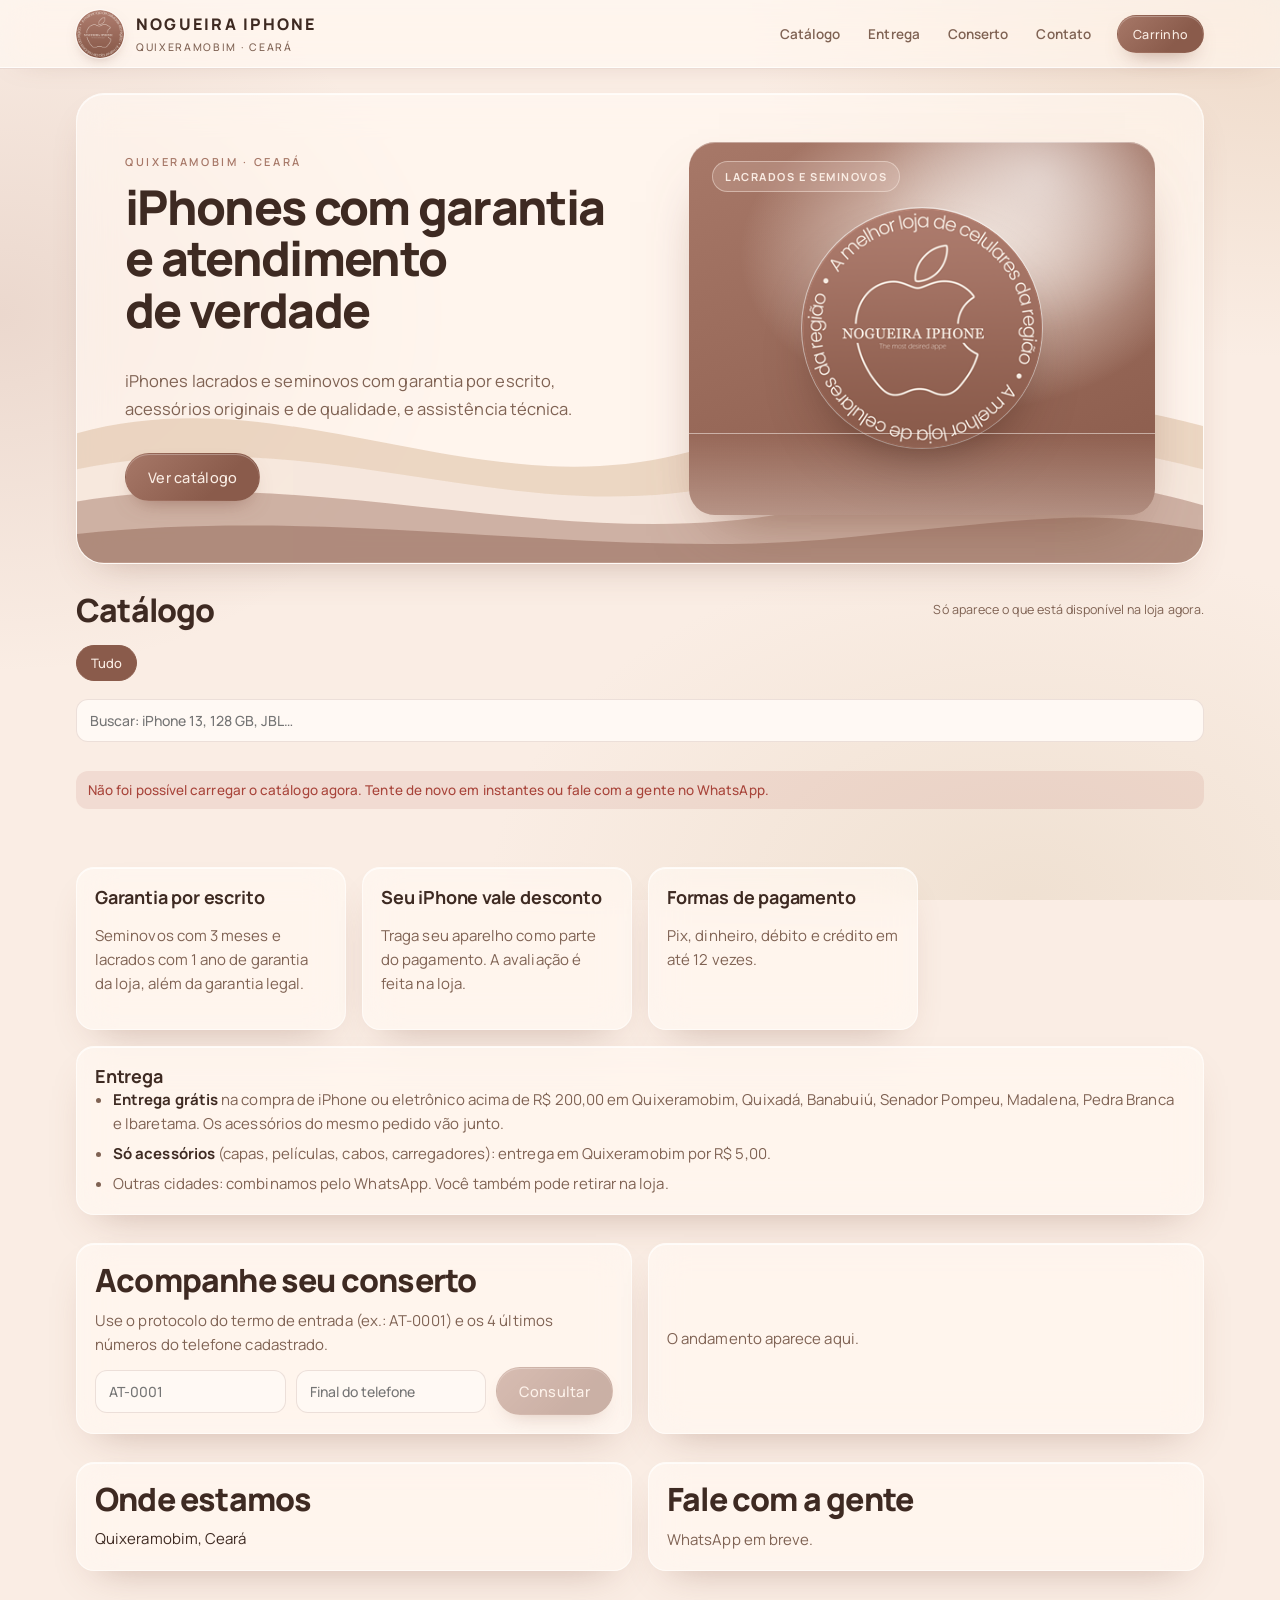
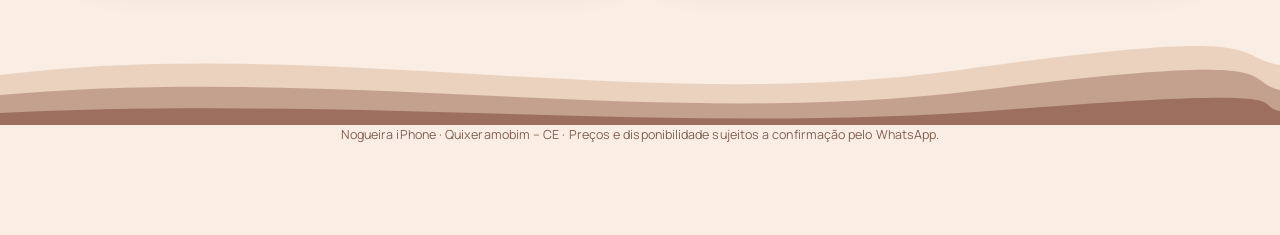
==== index.html @ 01b63467 "Atualiza o site" ====
<!doctype html>
<html lang="pt-BR">
<head>
  <meta charset="utf-8">
  <meta name="viewport" content="width=device-width, initial-scale=1, viewport-fit=cover">
  <meta name="theme-color" content="#8A5B4B">
  <title>Nogueira iPhone · Quixeramobim</title>
  <meta name="description" content="iPhones lacrados e seminovos com garantia, acessórios e assistência técnica em Quixeramobim, Ceará. Peça pelo WhatsApp.">
  <link rel="icon" href="/selo.png">
  <link rel="preconnect" href="https://fonts.googleapis.com">
  <link rel="stylesheet" href="https://fonts.googleapis.com/css2?family=Manrope:wght@400;500;600;700;800&display=swap">
  <script type="module" crossorigin src="/assets/site-BET9qmKl.js"></script>
  <link rel="modulepreload" crossorigin href="/assets/pedido-Da6K50kQ.js">
  <link rel="stylesheet" crossorigin href="/assets/pedido-Cl4RCfcH.css">
  <link rel="stylesheet" crossorigin href="/assets/site-BK49MYM8.css">
</head>
<body>
  <div id="raiz"></div>
</body>
</html>
---- assets/pedido-Cl4RCfcH.css ----
:root{--cafe:#8A5B4B;--terracota:#A77868;--areia:#D9B899;--linho:#E0CEB6;--creme:#FAEDE4;--bg:#FAEDE4;--bg-2:#F4E3D6;--ink:#3E2A22;--muted:#7F6253;--surface:rgba(255,250,246,.62);--surface-solid:#FFF9F4;--sunk:rgba(224,206,182,.38);--brand:#8A5B4B;--brand-2:#A77868;--brand-ink:#FAEDE4;--gold:#D9B899;--line:rgba(138,91,75,.16);--glass-hi:rgba(255,255,255,.75);--glass-edge:rgba(255,255,255,.55);--shadow:0 18px 40px -22px rgba(138,91,75,.45);--ok:#3D7A4E;--warn:#A06A16;--bad:#A8443A;--f-display:"Manrope",system-ui,-apple-system,"Segoe UI",sans-serif;--f-body:"Manrope",system-ui,-apple-system,"Segoe UI",sans-serif;--r:18px;--ease:cubic-bezier(.2,.7,.2,1)}@media(prefers-color-scheme:dark){:root:not([data-theme=light]){--bg:#231814;--bg-2:#2D1F19;--ink:#FAEDE4;--muted:#CDB3A2;--surface:rgba(60,42,34,.55);--surface-solid:#33241E;--sunk:rgba(167,120,104,.16);--brand:#D9B899;--brand-2:#A77868;--brand-ink:#2A1C17;--gold:#D9B899;--line:rgba(217,184,153,.16);--glass-hi:rgba(250,237,228,.14);--glass-edge:rgba(250,237,228,.1);--shadow:0 18px 40px -20px rgba(0,0,0,.6);--ok:#7CC492;--warn:#E3B15C;--bad:#E5877B;color-scheme:dark}}:root[data-theme=dark]{--bg:#231814;--bg-2:#2D1F19;--ink:#FAEDE4;--muted:#CDB3A2;--surface:rgba(60,42,34,.55);--surface-solid:#33241E;--sunk:rgba(167,120,104,.16);--brand:#D9B899;--brand-2:#A77868;--brand-ink:#2A1C17;--gold:#D9B899;--line:rgba(217,184,153,.16);--glass-hi:rgba(250,237,228,.14);--glass-edge:rgba(250,237,228,.1);--shadow:0 18px 40px -20px rgba(0,0,0,.6);--ok:#7CC492;--warn:#E3B15C;--bad:#E5877B;color-scheme:dark}*{box-sizing:border-box}body{margin:0;color:var(--ink);font:400 15px/1.6 var(--f-body);letter-spacing:.005em;background:radial-gradient(60vw 40vw at 100% 0%,color-mix(in srgb,var(--areia) 38%,transparent),transparent 70%),radial-gradient(50vw 40vw at 0% 35%,color-mix(in srgb,var(--terracota) 18%,transparent),transparent 70%),radial-gradient(60vw 40vw at 80% 100%,color-mix(in srgb,var(--linho) 40%,transparent),transparent 70%),var(--bg);background-attachment:fixed;min-height:100%}body:before{content:"";position:fixed;inset:0 0 auto;height:env(safe-area-inset-top,0px);z-index:10;background:var(--bg)}.wrap{max-width:1160px;margin:0 auto;padding-left:max(16px,env(safe-area-inset-left,0px));padding-right:max(16px,env(safe-area-inset-right,0px))}.glass,.card,.tbl,header.top,.herocard,.doc{background:var(--surface);-webkit-backdrop-filter:blur(18px) saturate(140%);backdrop-filter:blur(18px) saturate(140%);border:1px solid var(--glass-edge);box-shadow:inset 0 1px 0 var(--glass-hi),var(--shadow)}header.top{position:sticky;top:env(safe-area-inset-top,0px);z-index:5;border-width:0 0 1px;border-color:var(--line);box-shadow:inset 0 -1px 0 var(--glass-hi),0 8px 30px -24px #8a5b4b80}.topin{display:flex;align-items:center;gap:14px;flex-wrap:wrap;padding-block:10px}.brand{display:flex;align-items:center;gap:12px;margin-right:auto}.seal{width:48px;height:48px;border-radius:50%;object-fit:cover;box-shadow:0 0 0 1px var(--glass-edge),0 6px 16px -8px #8a5b4b99}.brand b{font:800 16px/1 var(--f-display);letter-spacing:.14em;text-transform:uppercase}.brand small{display:block;color:var(--muted);font:500 10.5px/1.4 var(--f-body);letter-spacing:.16em;text-transform:uppercase;margin-top:3px}.apps{display:flex;background:var(--sunk);border-radius:999px;padding:4px;border:1px solid var(--line)}.apps button{border:0;background:none;color:var(--muted);font:500 13.5px var(--f-body);letter-spacing:.04em;padding:9px 16px;border-radius:999px;cursor:pointer;transition:background .25s var(--ease),color .25s var(--ease)}.apps button[aria-pressed=true]{background:linear-gradient(135deg,var(--brand-2),var(--brand));color:var(--brand-ink);box-shadow:inset 0 1px #ffffff40,0 6px 14px -8px #8a5b4bb3}select,input,textarea{font:500 14px var(--f-body);color:var(--ink);background:var(--surface-solid);border:1px solid var(--line);border-radius:12px;padding:11px 13px;min-width:0;transition:border-color .2s,box-shadow .2s}select:focus,input:focus{outline:0;border-color:var(--brand-2);box-shadow:0 0 0 3px color-mix(in srgb,var(--areia) 45%,transparent)}button:focus-visible{outline:2px solid var(--brand-2);outline-offset:2px}.role{display:flex;align-items:center;gap:8px;font-size:12px;color:var(--muted);letter-spacing:.04em}.subnav{display:flex;gap:8px;overflow-x:auto;padding-block:14px;scrollbar-width:none}.subnav button{flex:none;border:1px solid var(--line);background:var(--surface);-webkit-backdrop-filter:blur(10px);backdrop-filter:blur(10px);color:var(--ink);padding:9px 16px;border-radius:999px;font:500 13.5px var(--f-body);cursor:pointer;transition:all .25s var(--ease)}.subnav button:hover{border-color:var(--brand-2)}.subnav button[aria-current=true]{border-color:var(--brand);color:var(--brand);box-shadow:inset 0 1px 0 var(--glass-hi)}main{padding-block:6px 56px}h1,h2,h3{font-family:var(--f-display);text-wrap:balance;margin:0;color:var(--ink)}h1{font-size:clamp(34px,5.2vw,60px);font-weight:800;line-height:1.04;letter-spacing:-.035em}h2{font-size:clamp(24px,2.8vw,32px);font-weight:800;line-height:1.15;letter-spacing:-.025em;margin-bottom:14px}h3{font-size:18px;font-weight:700;line-height:1.3;letter-spacing:-.01em}.eyebrow{font:600 11px/1 var(--f-body);letter-spacing:.24em;text-transform:uppercase;color:var(--brand-2)}.muted{color:var(--muted)}.grid{display:grid;gap:16px}.g4{grid-template-columns:repeat(auto-fit,minmax(210px,1fr))}.g3{grid-template-columns:repeat(auto-fit,minmax(260px,1fr))}.g2{grid-template-columns:repeat(auto-fit,minmax(320px,1fr))}@media(max-width:420px){.g2,.g3{grid-template-columns:1fr}}.card{border-radius:var(--r);padding:18px;min-width:0;transition:transform .35s var(--ease),box-shadow .35s var(--ease)}.kpi .lab{font:600 11px var(--f-body);text-transform:uppercase;letter-spacing:.14em;color:var(--muted)}.kpi .val{font:800 28px/1.15 var(--f-display);letter-spacing:-.02em;font-variant-numeric:tabular-nums;margin-top:6px}.kpi .sub{font-size:13px;color:var(--muted)}.btn{position:relative;overflow:hidden;display:inline-flex;align-items:center;justify-content:center;gap:8px;border:1px solid transparent;background:linear-gradient(135deg,var(--brand-2) 0%,var(--brand) 70%);color:var(--brand-ink);font:500 14.5px var(--f-body);letter-spacing:.02em;padding:12px 22px;border-radius:999px;cursor:pointer;min-height:48px;box-shadow:inset 0 1px #ffffff47,0 10px 22px -12px #8a5b4bcc;transition:transform .25s var(--ease),box-shadow .25s var(--ease),filter .25s}.btn:after{content:"";position:absolute;top:0;right:0;bottom:0;left:0;background:linear-gradient(110deg,transparent 30%,rgba(255,255,255,.28) 48%,transparent 66%);transform:translate(-120%);transition:transform .8s var(--ease)}.btn:hover:after{transform:translate(120%)}.btn:hover{transform:translateY(-1px);box-shadow:inset 0 1px #ffffff4d,0 14px 26px -12px #8a5b4bd9}.btn.ghost{background:var(--surface);color:var(--brand);border-color:color-mix(in srgb,var(--brand) 40%,transparent);box-shadow:inset 0 1px 0 var(--glass-hi);-webkit-backdrop-filter:blur(10px);backdrop-filter:blur(10px)}.btn.sm{min-height:38px;padding:7px 15px;font-size:12.5px}.btn.danger{background:transparent;border-color:var(--bad);color:var(--bad);box-shadow:none}.btn:disabled{opacity:.45;cursor:not-allowed;transform:none}.row{display:flex;gap:10px;flex-wrap:wrap;align-items:center}.between{justify-content:space-between}.tbl{overflow-x:auto;border-radius:var(--r);background:var(--surface-solid)}table{border-collapse:collapse;width:100%;font-variant-numeric:tabular-nums}th,td{text-align:left;padding:12px 14px;border-bottom:1px solid var(--line);white-space:nowrap;font-size:14px}th{font:600 11px var(--f-body);text-transform:uppercase;letter-spacing:.12em;color:var(--muted);background:var(--sunk)}tr:last-child td{border-bottom:0}td.num,th.num{text-align:right}.pill{display:inline-block;font:600 11.5px var(--f-body);letter-spacing:.04em;padding:3px 10px;border-radius:999px;border:1px solid currentColor;line-height:1.5}.p-ok{color:var(--ok)}.p-warn{color:var(--warn)}.p-bad{color:var(--bad)}.p-mute{color:var(--muted)}.p-brand{color:var(--brand)}.note{font-size:13px;color:var(--muted);border-left:2px solid var(--areia);padding:8px 12px;background:var(--sunk);border-radius:0 10px 10px 0}.alert{display:flex;gap:10px;padding:12px 14px;border-radius:14px;background:var(--sunk);border-left:3px solid var(--warn)}.alert.bad{border-left-color:var(--bad)}.alert.ok{border-left-color:var(--ok)}.steps{display:flex;gap:6px;flex-wrap:wrap;margin-bottom:16px}.steps span{font:500 12.5px var(--f-body);padding:6px 12px;border-radius:999px;background:var(--sunk);color:var(--muted)}.steps span.on{background:linear-gradient(135deg,var(--brand-2),var(--brand));color:var(--brand-ink)}.steps span.done{color:var(--ok)}.pick{display:flex;justify-content:space-between;gap:10px;align-items:center;padding:13px 14px;border:1px solid var(--line);border-radius:14px;background:var(--surface-solid);cursor:pointer;text-align:left;width:100%;font:inherit;color:inherit;transition:border-color .2s,box-shadow .2s}.pick:hover{border-color:var(--brand-2)}.pick[aria-pressed=true]{border-color:var(--brand);box-shadow:0 0 0 3px color-mix(in srgb,var(--areia) 40%,transparent)}.list{display:grid;gap:8px}label.f{display:grid;gap:5px;font:500 12.5px var(--f-body);color:var(--muted);letter-spacing:.02em}.hero{margin-top:calc(-1*env(safe-area-inset-top,0px));padding-top:calc(env(safe-area-inset-top,0px) + 6px)}.herocard{display:grid;grid-template-columns:minmax(0,1.15fr) minmax(0,1fr);gap:28px;align-items:center;border-radius:28px;padding:clamp(22px,4vw,48px);overflow:hidden;position:relative}@media(max-width:760px){.herocard{grid-template-columns:1fr}}.waves{position:absolute;inset:auto 0 0 0;width:100%;height:46%;z-index:0;opacity:.9;pointer-events:none}.herocard>:not(.waves){position:relative;z-index:1}.wave{display:none}.stage{position:relative;aspect-ratio:5/4;max-width:100%;border-radius:26px;overflow:hidden;background:radial-gradient(70% 60% at 60% 30%,rgba(250,237,228,.95),transparent 70%),linear-gradient(160deg,#a77868,#8a5b4b);box-shadow:inset 0 1px #ffffff59,0 30px 60px -30px #8a5b4bcc}.stage:before{content:"";position:absolute;inset:-30% -10% auto 40%;height:80%;background:radial-gradient(closest-side,rgba(255,255,255,.55),transparent);filter:blur(10px)}.stage .floor{position:absolute;inset:auto 0 0;height:22%;background:linear-gradient(180deg,#faede400,#faede459);border-top:1px solid rgba(255,255,255,.25)}.slot{position:absolute;display:grid;place-items:center;text-align:center;padding:10px;border-radius:18px;font:600 11px/1.4 var(--f-body);letter-spacing:.12em;text-transform:uppercase;color:#faede4;background:#faede424;border:1px dashed rgba(250,237,228,.6);-webkit-backdrop-filter:blur(6px);backdrop-filter:blur(6px)}.slot img{position:absolute;top:0;right:0;bottom:0;left:0;width:100%;height:100%;object-fit:contain}.slot.bag{left:8%;top:18%;width:46%;height:66%;transform:rotate(-4deg)}.slot.phones{right:7%;top:24%;width:42%;height:62%;box-shadow:0 30px 40px -24px #28140eb3}.badge{position:absolute;left:50%;bottom:7%;transform:translate(-50%);width:clamp(64px,16%,96px);aspect-ratio:1;border-radius:50%;overflow:hidden;box-shadow:0 0 0 1px #fff9,0 12px 26px -10px #28140eb3}.badge img{width:100%;height:100%;object-fit:cover;display:block}.stage .tag{position:absolute;z-index:2;left:5%;top:5%;padding:7px 12px;border-radius:999px;font:700 11px var(--f-body);letter-spacing:.14em;text-transform:uppercase;color:#faede4;background:#faede429;border:1px solid rgba(250,237,228,.45);-webkit-backdrop-filter:blur(10px);backdrop-filter:blur(10px)}@media(max-width:760px){.stage{order:-1;aspect-ratio:16/11}.herocard{gap:18px}.lead{font-size:15px}}@media(prefers-reduced-motion:no-preference){.stage .slot.phones{animation:bob 6s ease-in-out infinite}@keyframes bob{50%{transform:translateY(-6px)}}}.lead{font-size:16.5px;line-height:1.7;color:var(--muted);max-width:46ch}.prod{display:grid;gap:10px;padding:12px 12px 16px}.prod:hover{transform:translateY(-3px);box-shadow:inset 0 1px 0 var(--glass-hi),0 26px 50px -26px #8a5b4b99}.prod .ph{aspect-ratio:4/5;max-width:100%;border-radius:14px;display:grid;place-items:center;color:var(--muted);font:500 12px var(--f-body);letter-spacing:.08em;text-transform:uppercase;background:radial-gradient(80% 60% at 50% 35%,var(--surface-solid),var(--linho) 120%);border:1px solid var(--line)}.prod h3{font-size:20px;font-weight:700;letter-spacing:-.02em}.prod>:not(.ph){padding-inline:6px}.price{font:800 26px/1.1 var(--f-display);letter-spacing:-.03em;font-variant-numeric:tabular-nums;color:var(--ink)}.toast{position:fixed;left:50%;bottom:calc(20px + env(safe-area-inset-bottom,0px));transform:translate(-50%);background:var(--ink);color:var(--bg);padding:13px 20px;border-radius:14px;font:500 14px var(--f-body);max-width:min(92vw,520px);z-index:20;box-shadow:0 14px 40px -12px #0006}.chat{display:grid;gap:10px;max-height:420px;overflow-y:auto;padding:4px}.msg{max-width:85%;padding:11px 15px;border-radius:16px;font-size:14px;white-space:pre-line}.msg.me{justify-self:end;background:linear-gradient(135deg,var(--brand-2),var(--brand));color:var(--brand-ink)}.msg.ai{background:var(--surface-solid);border:1px solid var(--line)}.msg .src{display:block;margin-top:6px;font-size:11px;color:var(--muted)}.chips{display:flex;gap:6px;flex-wrap:wrap}.chips button{border:1px solid var(--line);background:var(--surface-solid);color:var(--ink);padding:7px 12px;border-radius:999px;font:500 12.5px var(--f-body);cursor:pointer}.doc{border:1px dashed var(--areia);border-radius:14px;padding:18px;font-size:13px;background:var(--surface-solid)}.doc h4{font:800 14px var(--f-display);margin:0 0 6px;letter-spacing:.14em}.lock{text-align:center;padding:48px 16px}.kan{display:grid;grid-template-columns:repeat(6,minmax(190px,1fr));gap:10px;overflow-x:auto;padding-bottom:6px}.kan .col{background:var(--sunk);border-radius:16px;padding:10px;display:grid;gap:8px;align-content:start;min-height:120px;border:1px solid var(--line)}.kan .col h3{font:600 13px var(--f-body);letter-spacing:.04em}.sec{display:grid;gap:16px;margin-top:28px}footer.foot{margin-top:40px;position:relative;overflow:hidden}footer.foot svg{display:block;width:100%;height:90px}@media(prefers-reduced-motion:reduce){*{transition:none!important;animation:none!important}.btn:after{display:none}}@media(prefers-reduced-motion:no-preference){.herocard,.sec{animation:rise .7s var(--ease) both}.sec{animation-delay:.08s}@keyframes rise{0%{transform:translateY(10px)}to{transform:none}}}.split{display:grid;gap:4px;margin:10px 0 6px}.split span{display:flex;justify-content:space-between;gap:8px;font:500 13px var(--f-body);color:var(--muted);padding:6px 10px;border-radius:10px;background:var(--sunk)}.split b{font:800 14px var(--f-display);color:var(--ink);letter-spacing:-.01em;font-variant-numeric:tabular-nums;white-space:nowrap}.sugest{padding:14px;border-radius:14px;background:linear-gradient(135deg,color-mix(in srgb,var(--areia) 30%,transparent),var(--sunk));border:1px solid color-mix(in srgb,var(--brand-2) 35%,transparent)}textarea{font:400 14px/1.6 var(--f-body);resize:vertical;width:100%}input[type=file]{font-size:13px;padding:8px}html,body,#raiz{min-height:100%}.auth{min-height:100vh;display:grid;place-items:center;padding-block:32px;padding-left:max(16px,env(safe-area-inset-left,0px));padding-right:max(16px,env(safe-area-inset-right,0px))}.auth-card{width:min(440px,100%);border-radius:24px;padding:clamp(22px,5vw,36px);display:grid;gap:16px}.auth-card .topo{display:grid;justify-items:center;gap:10px;text-align:center}.auth-card .topo img{width:76px;height:76px;border-radius:50%;box-shadow:0 0 0 1px var(--glass-edge),0 12px 26px -12px #8a5b4bb3}.auth-card h1{font-size:26px;letter-spacing:-.03em}.auth-card form{display:grid;gap:12px}.auth-card input,.auth-card .btn{width:100%}.link{background:none;border:0;padding:4px;color:var(--brand);font:600 13.5px var(--f-body);cursor:pointer;text-decoration:underline;text-underline-offset:3px}.erro{color:var(--bad);font:500 13.5px var(--f-body);background:color-mix(in srgb,var(--bad) 10%,transparent);border-radius:12px;padding:10px 12px}.ok{color:var(--ok);font:500 13.5px var(--f-body);background:color-mix(in srgb,var(--ok) 10%,transparent);border-radius:12px;padding:10px 12px}.centro{text-align:center}.carregando{min-height:100vh;display:grid;place-items:center;color:var(--muted);font:500 14px var(--f-body)}.lista-equipe{display:grid;gap:10px}.pessoa{display:flex;flex-wrap:wrap;gap:10px;align-items:center;justify-content:space-between}.pessoa .quem{display:grid;gap:2px;min-width:0}.pessoa .quem b{font:700 16px var(--f-display)}.pessoa .quem span{color:var(--muted);font-size:13px;overflow-wrap:anywhere}.vazio{color:var(--muted);padding:12px 0}.form{gap:14px}.campos{display:grid;gap:12px;grid-template-columns:repeat(auto-fit,minmax(190px,1fr))}.campos>div{display:grid;gap:6px;min-width:0}.campos .largo,.largo{grid-column:1/-1}.campos input,.campos select{width:100%}.sunk{background:var(--sunk);border-radius:14px;padding:14px}main{padding-bottom:48px}.venda{display:grid;gap:16px;grid-template-columns:minmax(0,1fr) minmax(300px,380px);align-items:start}.resumo-venda{position:sticky;top:84px}.linha-item{display:flex;justify-content:space-between;align-items:center;gap:10px;flex-wrap:wrap;padding:10px 12px;border:1px solid var(--line);border-radius:14px;background:var(--surface-solid)}.pag{display:flex;gap:8px}.pag select{flex:0 0 auto}.pag input{flex:1;min-width:0}.split label{color:inherit}td small{overflow-wrap:anywhere}@media(max-width:860px){.venda{grid-template-columns:1fr}.resumo-venda{position:static}}.impressao-fundo{position:fixed;top:0;right:0;bottom:0;left:0;z-index:50;overflow:auto;background:color-mix(in srgb,#1b120e 72%,transparent);-webkit-backdrop-filter:blur(6px);backdrop-filter:blur(6px);padding:0 16px 40px}.impressao-barra{position:sticky;top:0;z-index:1;display:flex;flex-wrap:wrap;gap:10px;align-items:center;justify-content:space-between;max-width:820px;margin:0 auto 18px;padding:12px 16px;border-radius:0 0 16px 16px;background:var(--surface-solid);color:var(--ink);box-shadow:0 10px 30px -16px #0009}.folha{margin:0 auto;background:#fff;color:#2b211d;box-shadow:0 20px 50px -20px #0009;font:400 12.5px/1.45 var(--f-body)}.folha.a4{width:min(794px,100%);min-height:1050px;padding:44px 48px}.folha.bobina{width:302px;padding:14px 12px;font-size:11px}.doc-corpo{display:grid;gap:16px}.doc-cab{display:flex;gap:14px;align-items:center;border-bottom:2px solid #8A5B4B;padding-bottom:12px}.doc-cab img{width:56px;height:56px;border-radius:50%}.doc-cab>div{display:grid;gap:1px;flex:1;min-width:0}.doc-cab b{font:800 18px var(--f-display);letter-spacing:-.01em;color:#8a5b4b}.doc-cab small,.doc-bloco small{color:#6b5a52;font-size:11px}.doc-num{text-align:right;flex:0 0 auto!important}.doc-num span{font:700 10px var(--f-body);text-transform:uppercase;letter-spacing:.12em;color:#8a5b4b}.doc-num b{color:#2b211d!important;font-size:16px!important}.doc-bloco{display:grid;grid-template-columns:repeat(auto-fit,minmax(200px,1fr));gap:12px;background:#faede4;border-radius:10px;padding:10px 12px}.doc-bloco>div{display:grid;gap:1px}.doc-bloco span{font:700 9.5px var(--f-body);text-transform:uppercase;letter-spacing:.12em;color:#8a5b4b}.doc-tab{width:100%;border-collapse:collapse}.doc-tab th{font:700 9.5px var(--f-body);text-transform:uppercase;letter-spacing:.1em;color:#8a5b4b;text-align:left;border-bottom:1px solid #D9B899;padding:6px 4px}.doc-tab td{border-bottom:1px solid #eee2d8;padding:7px 4px;vertical-align:top}.doc-tab .num{text-align:right;white-space:nowrap}.doc-totais{display:grid;gap:3px;justify-items:stretch}.doc-totais span{display:flex;justify-content:space-between;gap:10px}.doc-totais .forte{font:800 15px var(--f-display);border-top:1px solid #D9B899;padding-top:6px;margin-top:2px}.doc-nota{margin:0;color:#6b5a52;font-size:11px}.doc-cancelada{margin:0;padding:8px 10px;border:2px solid #b3261e;color:#b3261e;font-weight:800;text-align:center;border-radius:8px}.doc-clausulas{margin:0;padding-left:18px;display:grid;gap:6px;font-size:11.5px}.doc-assin{display:grid;grid-template-columns:1fr 1fr;gap:28px;margin-top:36px}.doc-assin div{display:grid;gap:4px;text-align:center}.doc-assin span{border-top:1px solid #2b211d;height:1px}.doc-assin small{font-size:11px;color:#6b5a52}.folha.bobina .doc-cab{flex-wrap:wrap}.folha.bobina .doc-cab img{width:40px;height:40px}.folha.bobina .doc-num{text-align:left;width:100%}.folha.bobina .doc-bloco{grid-template-columns:1fr;background:none;padding:0}.folha.bobina .doc-assin{grid-template-columns:1fr;gap:26px}@media print{body.imprimindo{background:#fff!important}body.imprimindo:before{display:none!important}body.imprimindo>:not(.impressao-fundo){display:none!important}.nao-imprimir{display:none!important}.impressao-fundo{position:static;background:none;-webkit-backdrop-filter:none;backdrop-filter:none;padding:0;overflow:visible}.folha{box-shadow:none;width:auto!important;min-height:0;padding:0!important}*{-webkit-print-color-adjust:exact;print-color-adjust:exact}}.doc-corpo{grid-template-columns:minmax(0,1fr)}.folha.bobina .doc-tab{table-layout:fixed}.folha.bobina .doc-tab th:nth-child(2),.folha.bobina .doc-tab td:nth-child(2){width:30px}.folha.bobina .doc-tab th:nth-child(3),.folha.bobina .doc-tab td:nth-child(3){width:78px}.folha.bobina .doc-tab td{overflow-wrap:anywhere}.folha.bobina .doc-totais span{flex-wrap:wrap}.doc-tab td{white-space:normal}.folha.bobina .doc-tab td:first-child{word-break:break-all}.folha.bobina .doc-tab td.num{white-space:nowrap}.contador{display:inline-grid;place-items:center;min-width:20px;height:20px;padding:0 6px;margin-left:6px;border-radius:999px;background:var(--brand);color:#fff;font:700 11px var(--f-body)}.aviso{display:grid;gap:8px;padding:14px 16px}.aviso.lido{opacity:.7}.aviso.alta{border-left:3px solid var(--bad)}.aviso .ponto{display:inline-block;width:8px;height:8px;border-radius:50%;background:var(--brand);margin-right:8px;vertical-align:middle}.aviso-corpo{margin:0;white-space:pre-line;font-size:13.5px;color:var(--muted)}.fotos-lista{display:flex;flex-wrap:wrap;gap:10px}.fotos-lista figure{margin:0;width:132px;display:grid;gap:6px}.fotos-lista figure img{width:132px;height:132px;object-fit:cover;border-radius:12px;border:1px solid var(--line);background:var(--sunk)}.fotos-lista figure.capa img{outline:2px solid var(--brand);outline-offset:1px}.fotos-lista figcaption{gap:4px;flex-wrap:wrap}.fotos-add{width:132px;height:132px;border:1.5px dashed var(--line);border-radius:12px;display:grid;place-content:center;justify-items:center;gap:4px;color:var(--muted);font:600 13px var(--f-body);cursor:pointer;transition:border-color .2s,color .2s}.fotos-add:hover{border-color:var(--brand);color:var(--brand)}.fotos-add span[aria-hidden]{font-size:26px;line-height:1}.fotos-add.desabilitado{opacity:.5;pointer-events:none}.linha-fotos>td{background:var(--sunk)}.mini-foto{width:36px;height:36px;object-fit:cover;border-radius:8px;vertical-align:middle;margin-right:8px;border:1px solid var(--line)}.checklist{display:grid;grid-template-columns:repeat(auto-fill,minmax(230px,1fr));gap:8px}.check-item{display:flex;justify-content:space-between;align-items:center;gap:8px;padding:8px 10px;border-radius:12px;background:var(--sunk);font:500 13.5px var(--f-body)}.check-item select{width:auto;padding:6px 8px;font-size:13px}.linha-tempo{list-style:none;margin:0;padding:0 0 0 14px;border-left:2px solid var(--line);display:grid;gap:12px}.linha-tempo li{position:relative;font-size:13.5px}.linha-tempo li:before{content:"";position:absolute;left:-20px;top:5px;width:10px;height:10px;border-radius:50%;background:var(--brand)}.linha-tempo li div{color:var(--muted);margin-top:2px}.subnav.sub2{padding-block:0}.alerta{display:flex;align-items:center;gap:10px;width:100%;text-align:left;padding:11px 14px;border-radius:12px;border:0;border-left:3px solid var(--warn);background:var(--sunk);color:var(--ink);font:500 14px var(--f-body);cursor:pointer}.alerta span:nth-child(2){flex:1}.alerta .ponto{width:8px;height:8px;border-radius:50%;background:var(--warn);flex:none}.alerta.a-alto{border-left-color:var(--bad)}.alerta.a-alto .ponto{background:var(--bad)}.alerta.a-baixo{border-left-color:var(--line)}.alerta.a-baixo .ponto{background:var(--muted)}.alerta:hover{box-shadow:0 0 0 1px var(--brand-2)}.barras{display:flex;align-items:flex-end;gap:4px;height:160px;overflow-x:auto;padding-top:6px}.barra{flex:1 0 22px;display:grid;grid-template-rows:1fr auto;height:100%;gap:4px;text-align:center}.barra span{align-self:end;background:var(--brand);border-radius:6px 6px 2px 2px;min-height:4px}.barra small{font-size:10px;color:var(--muted)}.mini-tab{width:100%;border-collapse:collapse;font-size:13.5px}.mini-tab td{padding:7px 4px;border-bottom:1px solid var(--line)}.mini-tab .num{text-align:right;white-space:nowrap}button.card.clicavel{border:1px solid var(--line);background:var(--surface-solid);color:inherit;font:inherit;text-align:left;cursor:pointer}button.card.clicavel:hover{border-color:var(--brand-2)}.acoes-linha{gap:6px;margin-top:8px}.acoes-linha .btn.sm{min-height:32px;padding:5px 12px}.tbl tr.grupo-cab td{background:var(--sunk);padding-top:10px;padding-bottom:10px}
---- assets/site-BK49MYM8.css ----
html{scroll-behavior:smooth;scroll-padding-top:84px}a{color:inherit}a.btn{text-decoration:none}.brand{text-decoration:none;color:inherit}.site-nav{display:flex;gap:4px}.site-nav a{text-decoration:none;font:600 13.5px var(--f-body);color:var(--muted);padding:8px 12px;border-radius:999px;transition:color .2s,background .2s}.site-nav a:hover{color:var(--brand);background:var(--sunk)}@media(max-width:720px){.site-nav{display:none}}.carrinho-btn{flex:none}main{padding-bottom:24px}.hero{padding-top:18px}.hero h1{font-size:clamp(30px,5vw,48px);line-height:1.08;letter-spacing:-.035em;margin:0}.stage .selo-grande{position:absolute;top:0;right:0;bottom:0;left:0;margin:auto;width:min(56%,240px);border-radius:50%;box-shadow:0 30px 60px -30px #3c1e14b3,0 0 0 1px var(--glass-edge)}.slot.com-foto{background:none;border:0;box-shadow:none}.chips{display:flex;gap:8px;overflow-x:auto;scrollbar-width:none;padding-bottom:2px}.catalogo{grid-template-columns:repeat(auto-fill,minmax(220px,1fr))}@media(max-width:480px){.catalogo{grid-template-columns:repeat(2,minmax(0,1fr));gap:10px}.prod h3{font-size:16px}.prod .price{font-size:20px}.prod .btn.sm{padding:6px 10px}}.prod{align-content:start}.prod .ph{position:relative;overflow:hidden;background:var(--sunk);border:1px solid var(--line)}.prod .ph img{width:100%;height:100%;object-fit:cover}.ph-vazio{display:grid;justify-items:center;gap:10px;color:var(--muted)}.ph-vazio img{width:72px!important;height:72px!important;border-radius:50%;opacity:.85}.ph-tag{position:absolute;top:10px;left:10px;background:var(--surface-solid)}.prod h3{margin:0;line-height:1.25}.regras{margin:0;padding-left:18px;display:grid;gap:6px;color:var(--muted)}.regras b{color:var(--ink)}.foto-loja{width:100%;border-radius:14px;object-fit:cover;aspect-ratio:4/3}.rodape{color:var(--muted);font-size:12.5px;text-align:center;padding-bottom:calc(90px + env(safe-area-inset-bottom,0px))}.flutuante{position:fixed;z-index:30;left:50%;transform:translate(-50%);bottom:calc(16px + env(safe-area-inset-bottom,0px));box-shadow:0 16px 30px -12px #3c1e1499}.flutuante:hover{transform:translate(-50%) translateY(-1px)}.toast{position:fixed;z-index:40;left:50%;transform:translate(-50%);top:84px}.gaveta-fundo{position:fixed;top:0;right:0;bottom:0;left:0;z-index:50;background:color-mix(in srgb,#1b120e 55%,transparent);-webkit-backdrop-filter:blur(4px);backdrop-filter:blur(4px);display:flex;justify-content:flex-end}.gaveta{width:min(440px,100%);height:100%;overflow-y:auto;background:var(--surface-solid);padding:20px max(16px,env(safe-area-inset-right,0px)) calc(24px + env(safe-area-inset-bottom,0px)) 20px;display:grid;gap:16px;align-content:start;box-shadow:-20px 0 50px -20px #00000080}.gaveta input,.gaveta select{width:100%}.gaveta .split .total{background:color-mix(in srgb,var(--areia) 30%,transparent)}.gaveta a.btn{width:100%}.btn.desabilitado{opacity:.45;cursor:not-allowed;pointer-events:none}.chips{flex-wrap:nowrap}.chips button{flex:none;font-size:13px;padding:8px 14px;transition:all .2s}.chips button[aria-pressed=true]{background:var(--brand);border-color:var(--brand);color:var(--brand-ink)}.grupo .modelos{list-style:none;margin:0;padding:0 6px;display:grid;gap:6px;max-height:340px;overflow-y:auto}.grupo .modelos li{border-top:1px solid var(--line);padding-top:6px}.grupo .mod-linha{display:flex;justify-content:space-between;align-items:center;gap:8px;flex-wrap:wrap;font:600 13.5px var(--f-body)}.grupo .mod-linha .btn.sm{min-height:30px;padding:4px 10px;font-size:12px}.grupo .cores{display:flex;flex-wrap:wrap;gap:6px;padding:6px 0 2px;font-size:13px}@media(max-width:480px){.catalogo .grupo{grid-column:1/-1}}@media(min-width:900px){.catalogo .grupo{grid-column:span 2}}.grupo .ph{aspect-ratio:16/7}.grupo .ph .ph-vazio img{width:56px}@media(min-width:900px){.catalogo .grupo.um{grid-column:auto}}.grupo.um .ph{aspect-ratio:4/5}.grupo .garantia-apple{display:inline-block;justify-self:start;font:600 12px var(--f-body);color:var(--ok);border:1px solid currentColor;border-radius:999px;padding:3px 10px;margin:0 6px}
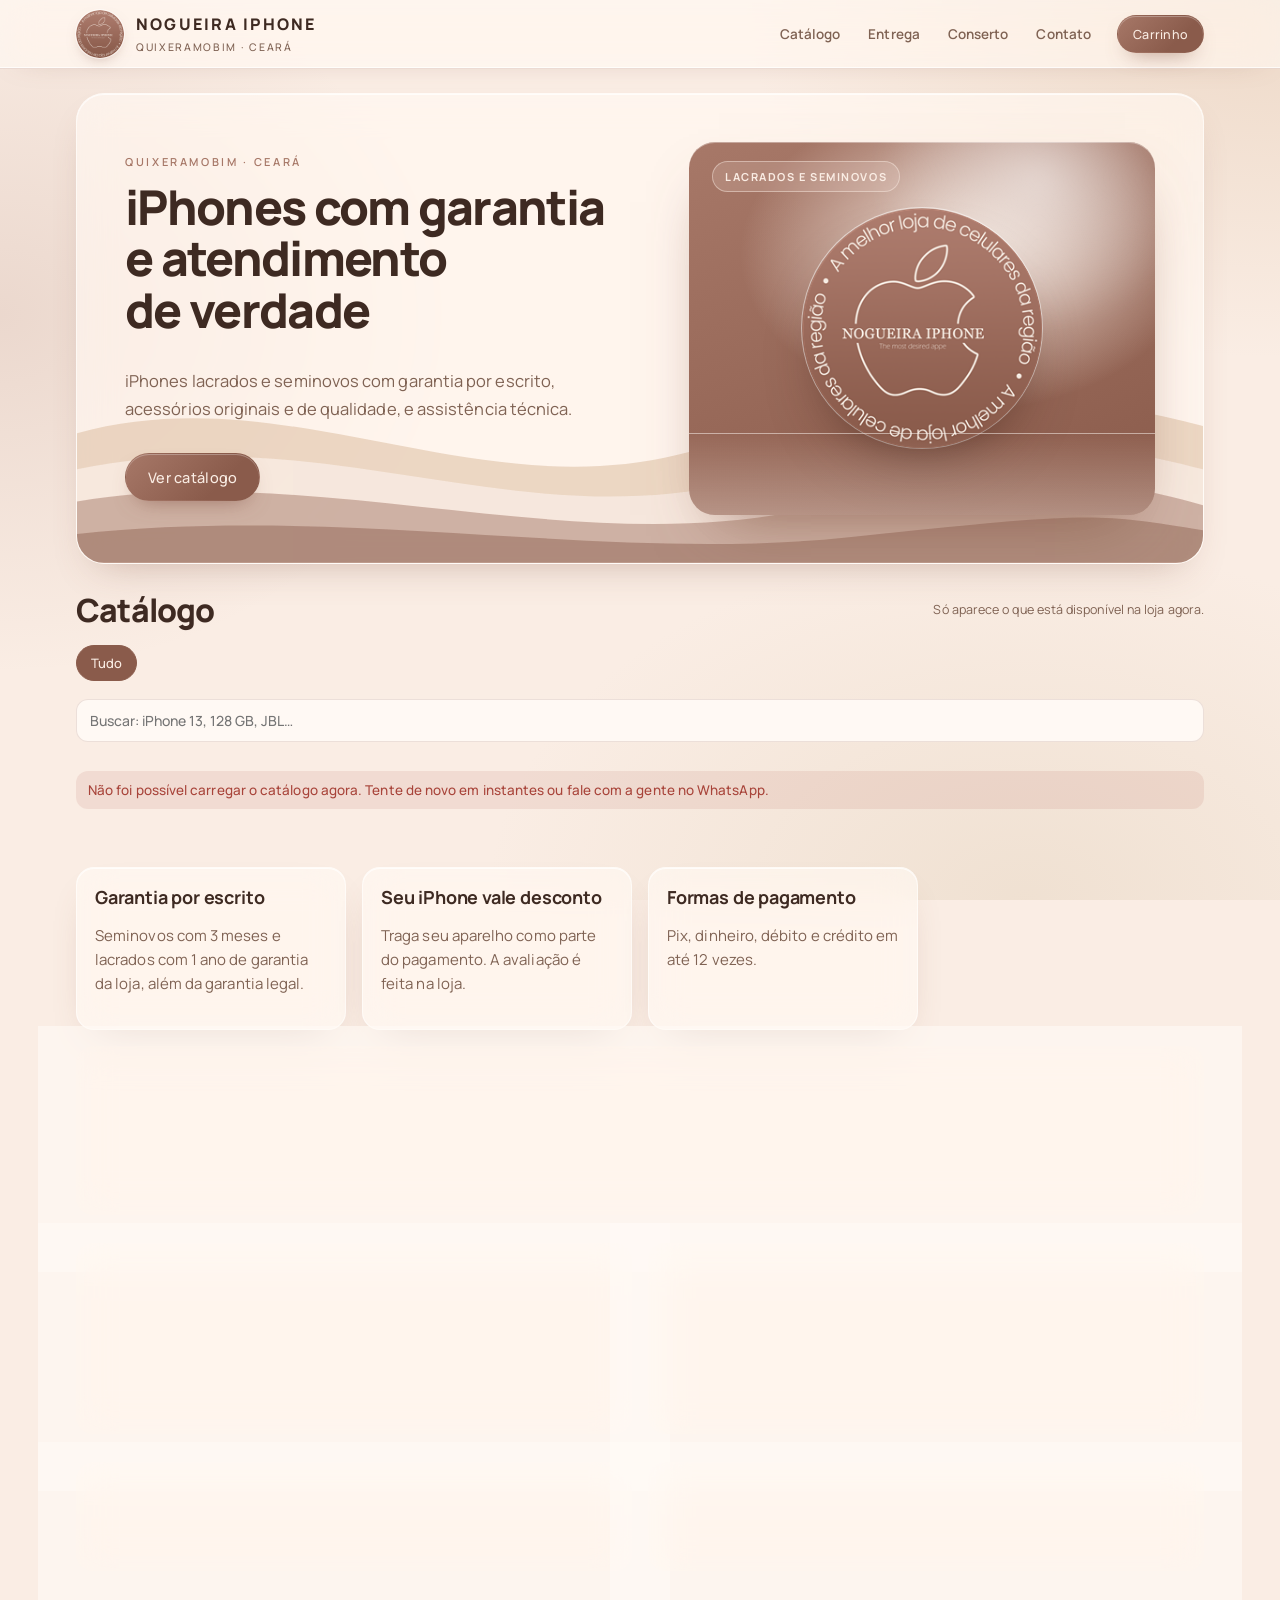
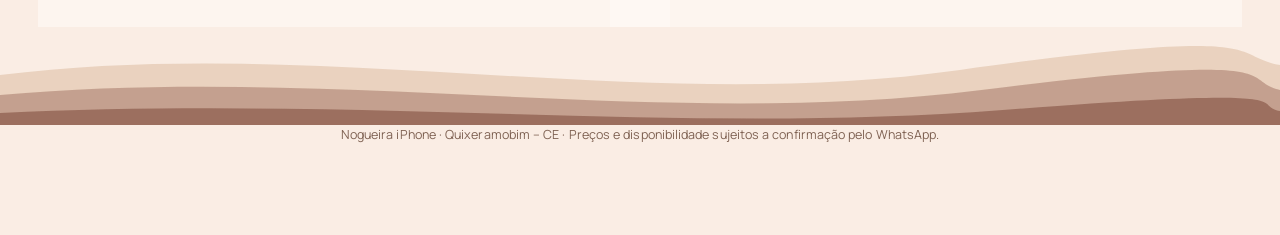
==== commit 4a248ba0: "Atualiza o site" ====
--- a/index.html
+++ b/index.html
@@ -9,9 +9,9 @@
   <link rel="icon" href="/selo.png">
   <link rel="preconnect" href="https://fonts.googleapis.com">
   <link rel="stylesheet" href="https://fonts.googleapis.com/css2?family=Manrope:wght@400;500;600;700;800&display=swap">
-  <script type="module" crossorigin src="/assets/site-BET9qmKl.js"></script>
-  <link rel="modulepreload" crossorigin href="/assets/pedido-Da6K50kQ.js">
-  <link rel="stylesheet" crossorigin href="/assets/pedido-Cl4RCfcH.css">
+  <script type="module" crossorigin src="/assets/site-Bl5N1KPd.js"></script>
+  <link rel="modulepreload" crossorigin href="/assets/pedido-BUx2rIQd.js">
+  <link rel="stylesheet" crossorigin href="/assets/pedido-D1J67CZB.css">
   <link rel="stylesheet" crossorigin href="/assets/site-BK49MYM8.css">
 </head>
 <body>
--- a/assets/pedido-D1J67CZB.css
+++ b/assets/pedido-D1J67CZB.css
@@ -0,0 +1 @@
+:root{--cafe:#8A5B4B;--terracota:#A77868;--areia:#D9B899;--linho:#E0CEB6;--creme:#FAEDE4;--bg:#FAEDE4;--bg-2:#F4E3D6;--ink:#3E2A22;--muted:#7F6253;--surface:rgba(255,250,246,.62);--surface-solid:#FFF9F4;--sunk:rgba(224,206,182,.38);--brand:#8A5B4B;--brand-2:#A77868;--brand-ink:#FAEDE4;--gold:#D9B899;--line:rgba(138,91,75,.16);--glass-hi:rgba(255,255,255,.75);--glass-edge:rgba(255,255,255,.55);--shadow:0 18px 40px -22px rgba(138,91,75,.45);--ok:#3D7A4E;--warn:#A06A16;--bad:#A8443A;--f-display:"Manrope",system-ui,-apple-system,"Segoe UI",sans-serif;--f-body:"Manrope",system-ui,-apple-system,"Segoe UI",sans-serif;--r:18px;--ease:cubic-bezier(.2,.7,.2,1)}@media(prefers-color-scheme:dark){:root:not([data-theme=light]){--bg:#231814;--bg-2:#2D1F19;--ink:#FAEDE4;--muted:#CDB3A2;--surface:rgba(60,42,34,.55);--surface-solid:#33241E;--sunk:rgba(167,120,104,.16);--brand:#D9B899;--brand-2:#A77868;--brand-ink:#2A1C17;--gold:#D9B899;--line:rgba(217,184,153,.16);--glass-hi:rgba(250,237,228,.14);--glass-edge:rgba(250,237,228,.1);--shadow:0 18px 40px -20px rgba(0,0,0,.6);--ok:#7CC492;--warn:#E3B15C;--bad:#E5877B;color-scheme:dark}}:root[data-theme=dark]{--bg:#231814;--bg-2:#2D1F19;--ink:#FAEDE4;--muted:#CDB3A2;--surface:rgba(60,42,34,.55);--surface-solid:#33241E;--sunk:rgba(167,120,104,.16);--brand:#D9B899;--brand-2:#A77868;--brand-ink:#2A1C17;--gold:#D9B899;--line:rgba(217,184,153,.16);--glass-hi:rgba(250,237,228,.14);--glass-edge:rgba(250,237,228,.1);--shadow:0 18px 40px -20px rgba(0,0,0,.6);--ok:#7CC492;--warn:#E3B15C;--bad:#E5877B;color-scheme:dark}*{box-sizing:border-box}body{margin:0;color:var(--ink);font:400 15px/1.6 var(--f-body);letter-spacing:.005em;background:radial-gradient(60vw 40vw at 100% 0%,color-mix(in srgb,var(--areia) 38%,transparent),transparent 70%),radial-gradient(50vw 40vw at 0% 35%,color-mix(in srgb,var(--terracota) 18%,transparent),transparent 70%),radial-gradient(60vw 40vw at 80% 100%,color-mix(in srgb,var(--linho) 40%,transparent),transparent 70%),var(--bg);background-attachment:fixed;min-height:100%}body:before{content:"";position:fixed;inset:0 0 auto;height:env(safe-area-inset-top,0px);z-index:10;background:var(--bg)}.wrap{max-width:1160px;margin:0 auto;padding-left:max(16px,env(safe-area-inset-left,0px));padding-right:max(16px,env(safe-area-inset-right,0px))}.glass,.card,.tbl,header.top,.herocard,.doc{background:var(--surface);-webkit-backdrop-filter:blur(18px) saturate(140%);backdrop-filter:blur(18px) saturate(140%);border:1px solid var(--glass-edge);box-shadow:inset 0 1px 0 var(--glass-hi),var(--shadow)}header.top{position:sticky;top:env(safe-area-inset-top,0px);z-index:5;border-width:0 0 1px;border-color:var(--line);box-shadow:inset 0 -1px 0 var(--glass-hi),0 8px 30px -24px #8a5b4b80}.topin{display:flex;align-items:center;gap:14px;flex-wrap:wrap;padding-block:10px}.brand{display:flex;align-items:center;gap:12px;margin-right:auto}.seal{width:48px;height:48px;border-radius:50%;object-fit:cover;box-shadow:0 0 0 1px var(--glass-edge),0 6px 16px -8px #8a5b4b99}.brand b{font:800 16px/1 var(--f-display);letter-spacing:.14em;text-transform:uppercase}.brand small{display:block;color:var(--muted);font:500 10.5px/1.4 var(--f-body);letter-spacing:.16em;text-transform:uppercase;margin-top:3px}.apps{display:flex;background:var(--sunk);border-radius:999px;padding:4px;border:1px solid var(--line)}.apps button{border:0;background:none;color:var(--muted);font:500 13.5px var(--f-body);letter-spacing:.04em;padding:9px 16px;border-radius:999px;cursor:pointer;transition:background .25s var(--ease),color .25s var(--ease)}.apps button[aria-pressed=true]{background:linear-gradient(135deg,var(--brand-2),var(--brand));color:var(--brand-ink);box-shadow:inset 0 1px #ffffff40,0 6px 14px -8px #8a5b4bb3}select,input,textarea{font:500 14px var(--f-body);color:var(--ink);background:var(--surface-solid);border:1px solid var(--line);border-radius:12px;padding:11px 13px;min-width:0;transition:border-color .2s,box-shadow .2s}select:focus,input:focus{outline:0;border-color:var(--brand-2);box-shadow:0 0 0 3px color-mix(in srgb,var(--areia) 45%,transparent)}button:focus-visible{outline:2px solid var(--brand-2);outline-offset:2px}.role{display:flex;align-items:center;gap:8px;font-size:12px;color:var(--muted);letter-spacing:.04em}.subnav{display:flex;gap:8px;overflow-x:auto;padding-block:14px;scrollbar-width:none}.subnav button{flex:none;border:1px solid var(--line);background:var(--surface);-webkit-backdrop-filter:blur(10px);backdrop-filter:blur(10px);color:var(--ink);padding:9px 16px;border-radius:999px;font:500 13.5px var(--f-body);cursor:pointer;transition:all .25s var(--ease)}.subnav button:hover{border-color:var(--brand-2)}.subnav button[aria-current=true]{border-color:var(--brand);color:var(--brand);box-shadow:inset 0 1px 0 var(--glass-hi)}main{padding-block:6px 56px}h1,h2,h3{font-family:var(--f-display);text-wrap:balance;margin:0;color:var(--ink)}h1{font-size:clamp(34px,5.2vw,60px);font-weight:800;line-height:1.04;letter-spacing:-.035em}h2{font-size:clamp(24px,2.8vw,32px);font-weight:800;line-height:1.15;letter-spacing:-.025em;margin-bottom:14px}h3{font-size:18px;font-weight:700;line-height:1.3;letter-spacing:-.01em}.eyebrow{font:600 11px/1 var(--f-body);letter-spacing:.24em;text-transform:uppercase;color:var(--brand-2)}.muted{color:var(--muted)}.grid{display:grid;gap:16px}.g4{grid-template-columns:repeat(auto-fit,minmax(210px,1fr))}.g3{grid-template-columns:repeat(auto-fit,minmax(260px,1fr))}.g2{grid-template-columns:repeat(auto-fit,minmax(320px,1fr))}@media(max-width:420px){.g2,.g3{grid-template-columns:1fr}}.card{border-radius:var(--r);padding:18px;min-width:0;transition:transform .35s var(--ease),box-shadow .35s var(--ease)}.kpi .lab{font:600 11px var(--f-body);text-transform:uppercase;letter-spacing:.14em;color:var(--muted)}.kpi .val{font:800 28px/1.15 var(--f-display);letter-spacing:-.02em;font-variant-numeric:tabular-nums;margin-top:6px}.kpi .sub{font-size:13px;color:var(--muted)}.btn{position:relative;overflow:hidden;display:inline-flex;align-items:center;justify-content:center;gap:8px;border:1px solid transparent;background:linear-gradient(135deg,var(--brand-2) 0%,var(--brand) 70%);color:var(--brand-ink);font:500 14.5px var(--f-body);letter-spacing:.02em;padding:12px 22px;border-radius:999px;cursor:pointer;min-height:48px;box-shadow:inset 0 1px #ffffff47,0 10px 22px -12px #8a5b4bcc;transition:transform .25s var(--ease),box-shadow .25s var(--ease),filter .25s}.btn:after{content:"";position:absolute;top:0;right:0;bottom:0;left:0;background:linear-gradient(110deg,transparent 30%,rgba(255,255,255,.28) 48%,transparent 66%);transform:translate(-120%);transition:transform .8s var(--ease)}.btn:hover:after{transform:translate(120%)}.btn:hover{transform:translateY(-1px);box-shadow:inset 0 1px #ffffff4d,0 14px 26px -12px #8a5b4bd9}.btn.ghost{background:var(--surface);color:var(--brand);border-color:color-mix(in srgb,var(--brand) 40%,transparent);box-shadow:inset 0 1px 0 var(--glass-hi);-webkit-backdrop-filter:blur(10px);backdrop-filter:blur(10px)}.btn.sm{min-height:38px;padding:7px 15px;font-size:12.5px}.btn.danger{background:transparent;border-color:var(--bad);color:var(--bad);box-shadow:none}.btn:disabled{opacity:.45;cursor:not-allowed;transform:none}.row{display:flex;gap:10px;flex-wrap:wrap;align-items:center}.between{justify-content:space-between}.tbl{overflow-x:auto;border-radius:var(--r);background:var(--surface-solid)}table{border-collapse:collapse;width:100%;font-variant-numeric:tabular-nums}th,td{text-align:left;padding:12px 14px;border-bottom:1px solid var(--line);white-space:nowrap;font-size:14px}th{font:600 11px var(--f-body);text-transform:uppercase;letter-spacing:.12em;color:var(--muted);background:var(--sunk)}tr:last-child td{border-bottom:0}td.num,th.num{text-align:right}.pill{display:inline-block;font:600 11.5px var(--f-body);letter-spacing:.04em;padding:3px 10px;border-radius:999px;border:1px solid currentColor;line-height:1.5}.p-ok{color:var(--ok)}.p-warn{color:var(--warn)}.p-bad{color:var(--bad)}.p-mute{color:var(--muted)}.p-brand{color:var(--brand)}.note{font-size:13px;color:var(--muted);border-left:2px solid var(--areia);padding:8px 12px;background:var(--sunk);border-radius:0 10px 10px 0}.alert{display:flex;gap:10px;padding:12px 14px;border-radius:14px;background:var(--sunk);border-left:3px solid var(--warn)}.alert.bad{border-left-color:var(--bad)}.alert.ok{border-left-color:var(--ok)}.steps{display:flex;gap:6px;flex-wrap:wrap;margin-bottom:16px}.steps span{font:500 12.5px var(--f-body);padding:6px 12px;border-radius:999px;background:var(--sunk);color:var(--muted)}.steps span.on{background:linear-gradient(135deg,var(--brand-2),var(--brand));color:var(--brand-ink)}.steps span.done{color:var(--ok)}.pick{display:flex;justify-content:space-between;gap:10px;align-items:center;padding:13px 14px;border:1px solid var(--line);border-radius:14px;background:var(--surface-solid);cursor:pointer;text-align:left;width:100%;font:inherit;color:inherit;transition:border-color .2s,box-shadow .2s}.pick:hover{border-color:var(--brand-2)}.pick[aria-pressed=true]{border-color:var(--brand);box-shadow:0 0 0 3px color-mix(in srgb,var(--areia) 40%,transparent)}.list{display:grid;gap:8px}label.f{display:grid;gap:5px;font:500 12.5px var(--f-body);color:var(--muted);letter-spacing:.02em}.hero{margin-top:calc(-1*env(safe-area-inset-top,0px));padding-top:calc(env(safe-area-inset-top,0px) + 6px)}.herocard{display:grid;grid-template-columns:minmax(0,1.15fr) minmax(0,1fr);gap:28px;align-items:center;border-radius:28px;padding:clamp(22px,4vw,48px);overflow:hidden;position:relative}@media(max-width:760px){.herocard{grid-template-columns:1fr}}.waves{position:absolute;inset:auto 0 0 0;width:100%;height:46%;z-index:0;opacity:.9;pointer-events:none}.herocard>:not(.waves){position:relative;z-index:1}.wave{display:none}.stage{position:relative;aspect-ratio:5/4;max-width:100%;border-radius:26px;overflow:hidden;background:radial-gradient(70% 60% at 60% 30%,rgba(250,237,228,.95),transparent 70%),linear-gradient(160deg,#a77868,#8a5b4b);box-shadow:inset 0 1px #ffffff59,0 30px 60px -30px #8a5b4bcc}.stage:before{content:"";position:absolute;inset:-30% -10% auto 40%;height:80%;background:radial-gradient(closest-side,rgba(255,255,255,.55),transparent);filter:blur(10px)}.stage .floor{position:absolute;inset:auto 0 0;height:22%;background:linear-gradient(180deg,#faede400,#faede459);border-top:1px solid rgba(255,255,255,.25)}.slot{position:absolute;display:grid;place-items:center;text-align:center;padding:10px;border-radius:18px;font:600 11px/1.4 var(--f-body);letter-spacing:.12em;text-transform:uppercase;color:#faede4;background:#faede424;border:1px dashed rgba(250,237,228,.6);-webkit-backdrop-filter:blur(6px);backdrop-filter:blur(6px)}.slot img{position:absolute;top:0;right:0;bottom:0;left:0;width:100%;height:100%;object-fit:contain}.slot.bag{left:8%;top:18%;width:46%;height:66%;transform:rotate(-4deg)}.slot.phones{right:7%;top:24%;width:42%;height:62%;box-shadow:0 30px 40px -24px #28140eb3}.badge{position:absolute;left:50%;bottom:7%;transform:translate(-50%);width:clamp(64px,16%,96px);aspect-ratio:1;border-radius:50%;overflow:hidden;box-shadow:0 0 0 1px #fff9,0 12px 26px -10px #28140eb3}.badge img{width:100%;height:100%;object-fit:cover;display:block}.stage .tag{position:absolute;z-index:2;left:5%;top:5%;padding:7px 12px;border-radius:999px;font:700 11px var(--f-body);letter-spacing:.14em;text-transform:uppercase;color:#faede4;background:#faede429;border:1px solid rgba(250,237,228,.45);-webkit-backdrop-filter:blur(10px);backdrop-filter:blur(10px)}@media(max-width:760px){.stage{order:-1;aspect-ratio:16/11}.herocard{gap:18px}.lead{font-size:15px}}@media(prefers-reduced-motion:no-preference){.stage .slot.phones{animation:bob 6s ease-in-out infinite}@keyframes bob{50%{transform:translateY(-6px)}}}.lead{font-size:16.5px;line-height:1.7;color:var(--muted);max-width:46ch}.prod{display:grid;gap:10px;padding:12px 12px 16px}.prod:hover{transform:translateY(-3px);box-shadow:inset 0 1px 0 var(--glass-hi),0 26px 50px -26px #8a5b4b99}.prod .ph{aspect-ratio:4/5;max-width:100%;border-radius:14px;display:grid;place-items:center;color:var(--muted);font:500 12px var(--f-body);letter-spacing:.08em;text-transform:uppercase;background:radial-gradient(80% 60% at 50% 35%,var(--surface-solid),var(--linho) 120%);border:1px solid var(--line)}.prod h3{font-size:20px;font-weight:700;letter-spacing:-.02em}.prod>:not(.ph){padding-inline:6px}.price{font:800 26px/1.1 var(--f-display);letter-spacing:-.03em;font-variant-numeric:tabular-nums;color:var(--ink)}.toast{position:fixed;left:50%;bottom:calc(20px + env(safe-area-inset-bottom,0px));transform:translate(-50%);background:var(--ink);color:var(--bg);padding:13px 20px;border-radius:14px;font:500 14px var(--f-body);max-width:min(92vw,520px);z-index:20;box-shadow:0 14px 40px -12px #0006}.chat{display:grid;gap:10px;max-height:420px;overflow-y:auto;padding:4px}.msg{max-width:85%;padding:11px 15px;border-radius:16px;font-size:14px;white-space:pre-line}.msg.me{justify-self:end;background:linear-gradient(135deg,var(--brand-2),var(--brand));color:var(--brand-ink)}.msg.ai{background:var(--surface-solid);border:1px solid var(--line)}.msg .src{display:block;margin-top:6px;font-size:11px;color:var(--muted)}.chips{display:flex;gap:6px;flex-wrap:wrap}.chips button{border:1px solid var(--line);background:var(--surface-solid);color:var(--ink);padding:7px 12px;border-radius:999px;font:500 12.5px var(--f-body);cursor:pointer}.doc{border:1px dashed var(--areia);border-radius:14px;padding:18px;font-size:13px;background:var(--surface-solid)}.doc h4{font:800 14px var(--f-display);margin:0 0 6px;letter-spacing:.14em}.lock{text-align:center;padding:48px 16px}.kan{display:grid;grid-template-columns:repeat(6,minmax(190px,1fr));gap:10px;overflow-x:auto;padding-bottom:6px}.kan .col{background:var(--sunk);border-radius:16px;padding:10px;display:grid;gap:8px;align-content:start;min-height:120px;border:1px solid var(--line)}.kan .col h3{font:600 13px var(--f-body);letter-spacing:.04em}.sec{display:grid;gap:16px;margin-top:28px}footer.foot{margin-top:40px;position:relative;overflow:hidden}footer.foot svg{display:block;width:100%;height:90px}@media(prefers-reduced-motion:reduce){*{transition:none!important;animation:none!important}.btn:after{display:none}}@media(prefers-reduced-motion:no-preference){.herocard,.sec{animation:rise .7s var(--ease) both}.sec{animation-delay:.08s}@keyframes rise{0%{transform:translateY(10px)}to{transform:none}}}.split{display:grid;gap:4px;margin:10px 0 6px}.split span{display:flex;justify-content:space-between;gap:8px;font:500 13px var(--f-body);color:var(--muted);padding:6px 10px;border-radius:10px;background:var(--sunk)}.split b{font:800 14px var(--f-display);color:var(--ink);letter-spacing:-.01em;font-variant-numeric:tabular-nums;white-space:nowrap}.sugest{padding:14px;border-radius:14px;background:linear-gradient(135deg,color-mix(in srgb,var(--areia) 30%,transparent),var(--sunk));border:1px solid color-mix(in srgb,var(--brand-2) 35%,transparent)}textarea{font:400 14px/1.6 var(--f-body);resize:vertical;width:100%}input[type=file]{font-size:13px;padding:8px}html,body,#raiz{min-height:100%}.auth{min-height:100vh;display:grid;place-items:center;padding-block:32px;padding-left:max(16px,env(safe-area-inset-left,0px));padding-right:max(16px,env(safe-area-inset-right,0px))}.auth-card{width:min(440px,100%);border-radius:24px;padding:clamp(22px,5vw,36px);display:grid;gap:16px}.auth-card .topo{display:grid;justify-items:center;gap:10px;text-align:center}.auth-card .topo img{width:76px;height:76px;border-radius:50%;box-shadow:0 0 0 1px var(--glass-edge),0 12px 26px -12px #8a5b4bb3}.auth-card h1{font-size:26px;letter-spacing:-.03em}.auth-card form{display:grid;gap:12px}.auth-card input,.auth-card .btn{width:100%}.link{background:none;border:0;padding:4px;color:var(--brand);font:600 13.5px var(--f-body);cursor:pointer;text-decoration:underline;text-underline-offset:3px}.erro{color:var(--bad);font:500 13.5px var(--f-body);background:color-mix(in srgb,var(--bad) 10%,transparent);border-radius:12px;padding:10px 12px}.ok{color:var(--ok);font:500 13.5px var(--f-body);background:color-mix(in srgb,var(--ok) 10%,transparent);border-radius:12px;padding:10px 12px}.centro{text-align:center}.carregando{min-height:100vh;display:grid;place-items:center;color:var(--muted);font:500 14px var(--f-body)}.lista-equipe{display:grid;gap:10px}.pessoa{display:flex;flex-wrap:wrap;gap:10px;align-items:center;justify-content:space-between}.pessoa .quem{display:grid;gap:2px;min-width:0}.pessoa .quem b{font:700 16px var(--f-display)}.pessoa .quem span{color:var(--muted);font-size:13px;overflow-wrap:anywhere}.vazio{color:var(--muted);padding:12px 0}.form{gap:14px}.campos{display:grid;gap:12px;grid-template-columns:repeat(auto-fit,minmax(190px,1fr))}.campos>div{display:grid;gap:6px;min-width:0}.campos .largo,.largo{grid-column:1/-1}.campos input,.campos select{width:100%}.sunk{background:var(--sunk);border-radius:14px;padding:14px}main{padding-bottom:48px}.venda{display:grid;gap:16px;grid-template-columns:minmax(0,1fr) minmax(300px,380px);align-items:start}.resumo-venda{position:sticky;top:84px}.linha-item{display:flex;justify-content:space-between;align-items:center;gap:10px;flex-wrap:wrap;padding:10px 12px;border:1px solid var(--line);border-radius:14px;background:var(--surface-solid)}.pag{display:flex;gap:8px}.pag select{flex:0 0 auto}.pag input{flex:1;min-width:0}.split label{color:inherit}td small{overflow-wrap:anywhere}@media(max-width:860px){.venda{grid-template-columns:1fr}.resumo-venda{position:static}}.impressao-fundo{position:fixed;top:0;right:0;bottom:0;left:0;z-index:50;overflow:auto;background:color-mix(in srgb,#1b120e 72%,transparent);-webkit-backdrop-filter:blur(6px);backdrop-filter:blur(6px);padding:0 16px 40px}.impressao-barra{position:sticky;top:0;z-index:1;display:flex;flex-wrap:wrap;gap:10px;align-items:center;justify-content:space-between;max-width:820px;margin:0 auto 18px;padding:12px 16px;border-radius:0 0 16px 16px;background:var(--surface-solid);color:var(--ink);box-shadow:0 10px 30px -16px #0009}.folha{margin:0 auto;background:#fff;color:#2b211d;box-shadow:0 20px 50px -20px #0009;font:400 12.5px/1.45 var(--f-body)}.folha.a4{width:min(794px,100%);min-height:1050px;padding:44px 48px}.folha.bobina{width:302px;padding:14px 12px;font-size:11px}.doc-corpo{display:grid;gap:16px}.doc-cab{display:flex;gap:14px;align-items:center;border-bottom:2px solid #8A5B4B;padding-bottom:12px}.doc-cab img{width:56px;height:56px;border-radius:50%}.doc-cab>div{display:grid;gap:1px;flex:1;min-width:0}.doc-cab b{font:800 18px var(--f-display);letter-spacing:-.01em;color:#8a5b4b}.doc-cab small,.doc-bloco small{color:#6b5a52;font-size:11px}.doc-num{text-align:right;flex:0 0 auto!important}.doc-num span{font:700 10px var(--f-body);text-transform:uppercase;letter-spacing:.12em;color:#8a5b4b}.doc-num b{color:#2b211d!important;font-size:16px!important}.doc-bloco{display:grid;grid-template-columns:repeat(auto-fit,minmax(200px,1fr));gap:12px;background:#faede4;border-radius:10px;padding:10px 12px}.doc-bloco>div{display:grid;gap:1px}.doc-bloco span{font:700 9.5px var(--f-body);text-transform:uppercase;letter-spacing:.12em;color:#8a5b4b}.doc-tab{width:100%;border-collapse:collapse}.doc-tab th{font:700 9.5px var(--f-body);text-transform:uppercase;letter-spacing:.1em;color:#8a5b4b;text-align:left;border-bottom:1px solid #D9B899;padding:6px 4px}.doc-tab td{border-bottom:1px solid #eee2d8;padding:7px 4px;vertical-align:top}.doc-tab .num{text-align:right;white-space:nowrap}.doc-totais{display:grid;gap:3px;justify-items:stretch}.doc-totais span{display:flex;justify-content:space-between;gap:10px}.doc-totais .forte{font:800 15px var(--f-display);border-top:1px solid #D9B899;padding-top:6px;margin-top:2px}.doc-nota{margin:0;color:#6b5a52;font-size:11px}.doc-cancelada{margin:0;padding:8px 10px;border:2px solid #b3261e;color:#b3261e;font-weight:800;text-align:center;border-radius:8px}.doc-clausulas{margin:0;padding-left:18px;display:grid;gap:6px;font-size:11.5px}.doc-assin{display:grid;grid-template-columns:1fr 1fr;gap:28px;margin-top:36px}.doc-assin div{display:grid;gap:4px;text-align:center}.doc-assin span{border-top:1px solid #2b211d;height:1px}.doc-assin small{font-size:11px;color:#6b5a52}.folha.bobina .doc-cab{flex-wrap:wrap}.folha.bobina .doc-cab img{width:40px;height:40px}.folha.bobina .doc-num{text-align:left;width:100%}.folha.bobina .doc-bloco{grid-template-columns:1fr;background:none;padding:0}.folha.bobina .doc-assin{grid-template-columns:1fr;gap:26px}@media print{body.imprimindo{background:#fff!important}body.imprimindo:before{display:none!important}body.imprimindo>:not(.impressao-fundo){display:none!important}.nao-imprimir{display:none!important}.impressao-fundo{position:static;background:none;-webkit-backdrop-filter:none;backdrop-filter:none;padding:0;overflow:visible}.folha{box-shadow:none;width:auto!important;min-height:0;padding:0!important}*{-webkit-print-color-adjust:exact;print-color-adjust:exact}}.doc-corpo{grid-template-columns:minmax(0,1fr)}.folha.bobina .doc-tab{table-layout:fixed}.folha.bobina .doc-tab th:nth-child(2),.folha.bobina .doc-tab td:nth-child(2){width:30px}.folha.bobina .doc-tab th:nth-child(3),.folha.bobina .doc-tab td:nth-child(3){width:78px}.folha.bobina .doc-tab td{overflow-wrap:anywhere}.folha.bobina .doc-totais span{flex-wrap:wrap}.doc-tab td{white-space:normal}.folha.bobina .doc-tab td:first-child{word-break:break-all}.folha.bobina .doc-tab td.num{white-space:nowrap}.contador{display:inline-grid;place-items:center;min-width:20px;height:20px;padding:0 6px;margin-left:6px;border-radius:999px;background:var(--brand);color:#fff;font:700 11px var(--f-body)}.aviso{display:grid;gap:8px;padding:14px 16px}.aviso.lido{opacity:.7}.aviso.alta{border-left:3px solid var(--bad)}.aviso .ponto{display:inline-block;width:8px;height:8px;border-radius:50%;background:var(--brand);margin-right:8px;vertical-align:middle}.aviso-corpo{margin:0;white-space:pre-line;font-size:13.5px;color:var(--muted)}.fotos-lista{display:flex;flex-wrap:wrap;gap:10px}.fotos-lista figure{margin:0;width:132px;display:grid;gap:6px}.fotos-lista figure img{width:132px;height:132px;object-fit:cover;border-radius:12px;border:1px solid var(--line);background:var(--sunk)}.fotos-lista figure.capa img{outline:2px solid var(--brand);outline-offset:1px}.fotos-lista figcaption{gap:4px;flex-wrap:wrap}.fotos-add{width:132px;height:132px;border:1.5px dashed var(--line);border-radius:12px;display:grid;place-content:center;justify-items:center;gap:4px;color:var(--muted);font:600 13px var(--f-body);cursor:pointer;transition:border-color .2s,color .2s}.fotos-add:hover{border-color:var(--brand);color:var(--brand)}.fotos-add span[aria-hidden]{font-size:26px;line-height:1}.fotos-add.desabilitado{opacity:.5;pointer-events:none}.linha-fotos>td{background:var(--sunk)}.mini-foto{width:36px;height:36px;object-fit:cover;border-radius:8px;vertical-align:middle;margin-right:8px;border:1px solid var(--line)}.checklist{display:grid;grid-template-columns:repeat(auto-fill,minmax(230px,1fr));gap:8px}.check-item{display:flex;justify-content:space-between;align-items:center;gap:8px;padding:8px 10px;border-radius:12px;background:var(--sunk);font:500 13.5px var(--f-body)}.check-item select{width:auto;padding:6px 8px;font-size:13px}.linha-tempo{list-style:none;margin:0;padding:0 0 0 14px;border-left:2px solid var(--line);display:grid;gap:12px}.linha-tempo li{position:relative;font-size:13.5px}.linha-tempo li:before{content:"";position:absolute;left:-20px;top:5px;width:10px;height:10px;border-radius:50%;background:var(--brand)}.linha-tempo li div{color:var(--muted);margin-top:2px}.subnav.sub2{padding-block:0}.alerta{display:flex;align-items:center;gap:10px;width:100%;text-align:left;padding:11px 14px;border-radius:12px;border:0;border-left:3px solid var(--warn);background:var(--sunk);color:var(--ink);font:500 14px var(--f-body);cursor:pointer}.alerta span:nth-child(2){flex:1}.alerta .ponto{width:8px;height:8px;border-radius:50%;background:var(--warn);flex:none}.alerta.a-alto{border-left-color:var(--bad)}.alerta.a-alto .ponto{background:var(--bad)}.alerta.a-baixo{border-left-color:var(--line)}.alerta.a-baixo .ponto{background:var(--muted)}.alerta:hover{box-shadow:0 0 0 1px var(--brand-2)}.barras{display:flex;align-items:flex-end;gap:4px;height:160px;overflow-x:auto;padding-top:6px}.barra{flex:1 0 22px;display:grid;grid-template-rows:1fr auto;height:100%;gap:4px;text-align:center}.barra span{align-self:end;background:var(--brand);border-radius:6px 6px 2px 2px;min-height:4px}.barra small{font-size:10px;color:var(--muted)}.mini-tab{width:100%;border-collapse:collapse;font-size:13.5px}.mini-tab td{padding:7px 4px;border-bottom:1px solid var(--line)}.mini-tab .num{text-align:right;white-space:nowrap}button.card.clicavel{border:1px solid var(--line);background:var(--surface-solid);color:inherit;font:inherit;text-align:left;cursor:pointer}button.card.clicavel:hover{border-color:var(--brand-2)}.acoes-linha{gap:6px;margin-top:8px}.acoes-linha .btn.sm{min-height:32px;padding:5px 12px}.tbl tr.grupo-cab td{background:var(--sunk);padding-top:10px;padding-bottom:10px}.gerente-chat{display:flex;flex-direction:column;gap:10px;max-height:56vh;min-height:220px;overflow-y:auto}.bolha{max-width:min(620px,88%);padding:10px 14px;border-radius:16px;line-height:1.45;font-size:15px;white-space:pre-wrap}.bolha.gerente{align-self:flex-start;background:var(--sunk);border:1px solid var(--line);border-bottom-left-radius:6px}.bolha.eu{align-self:flex-end;background:var(--brand);color:var(--brand-ink);border-bottom-right-radius:6px}.gerente-entrada{gap:8px;flex-wrap:nowrap}.gerente-entrada input{min-width:0}.btn.mic.ouvindo{background:var(--bad);border-color:var(--bad);color:#fff;animation:pulsar 1.2s var(--ease) infinite}@keyframes pulsar{50%{opacity:.7}}@media(prefers-reduced-motion:reduce){.btn.mic.ouvindo{animation:none}}@media(max-width:560px){.gerente-entrada{flex-wrap:wrap}.gerente-entrada input{flex-basis:100%;order:-1}}
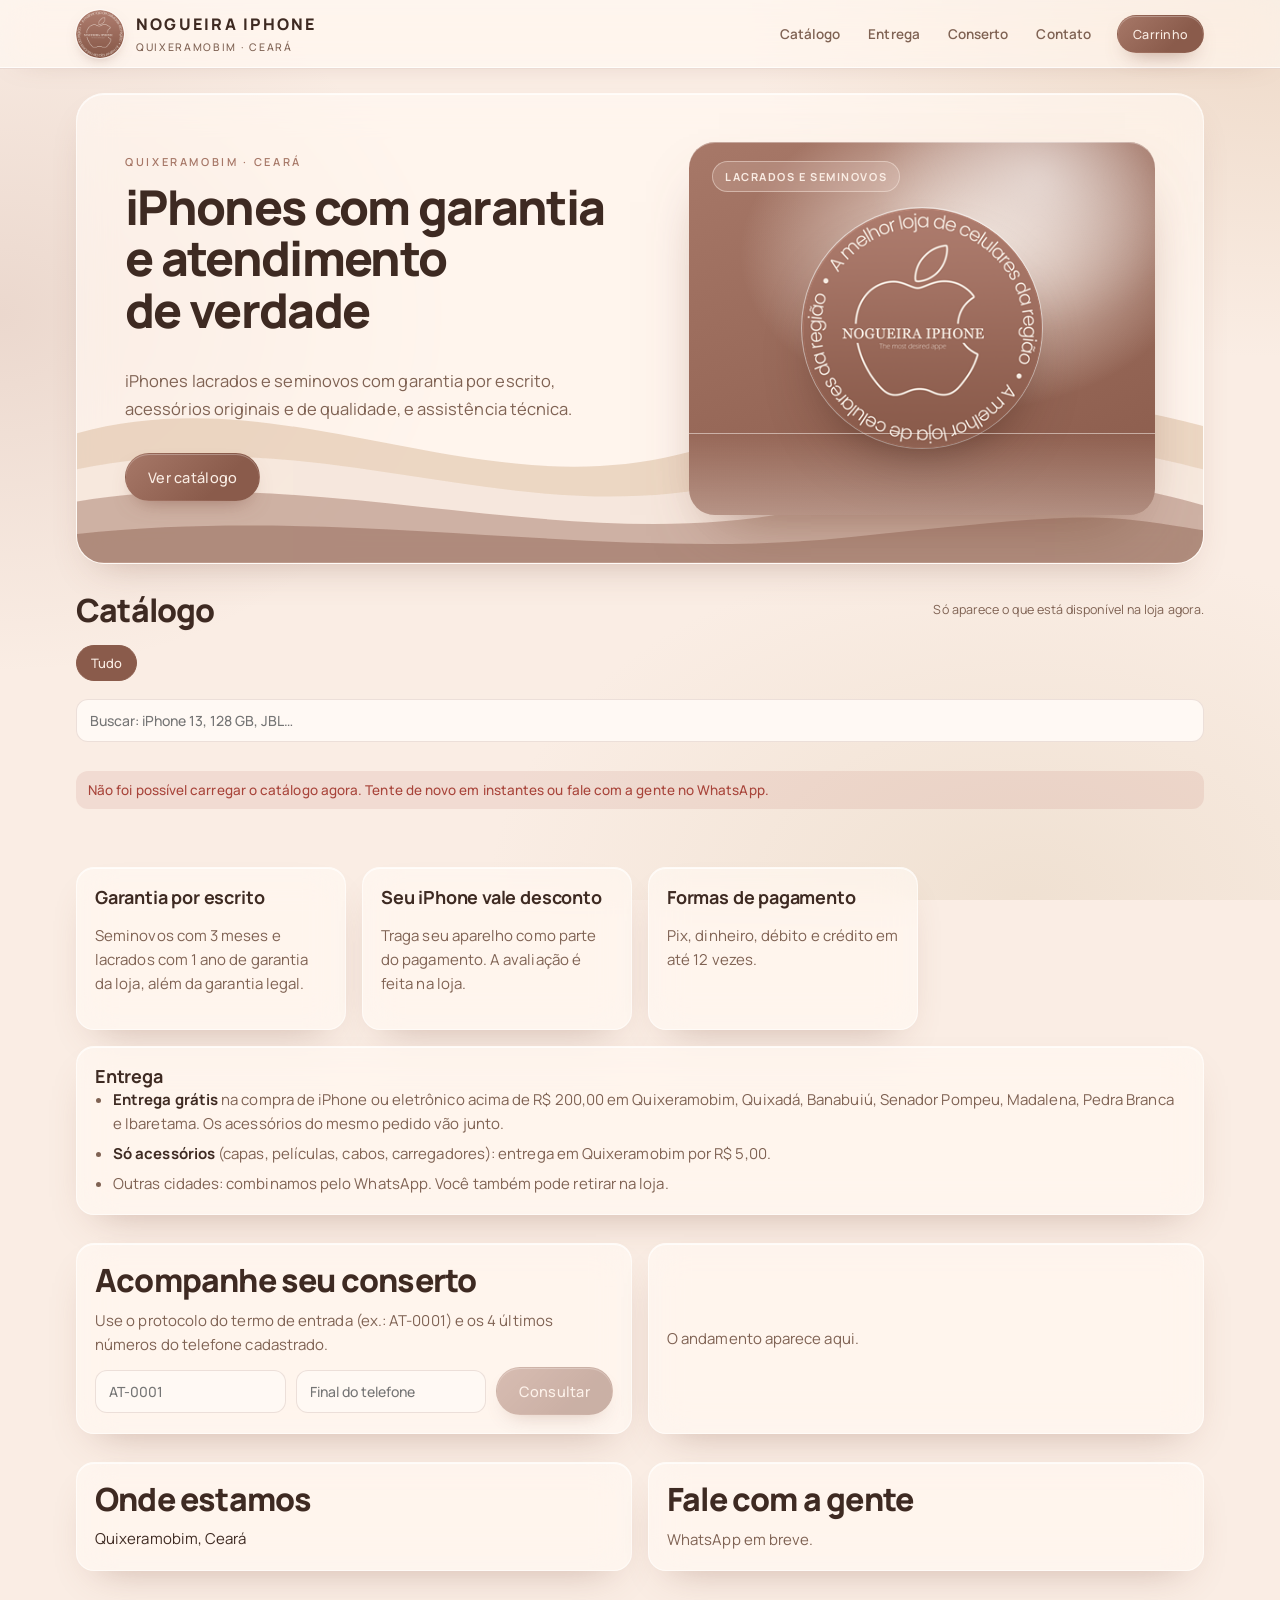
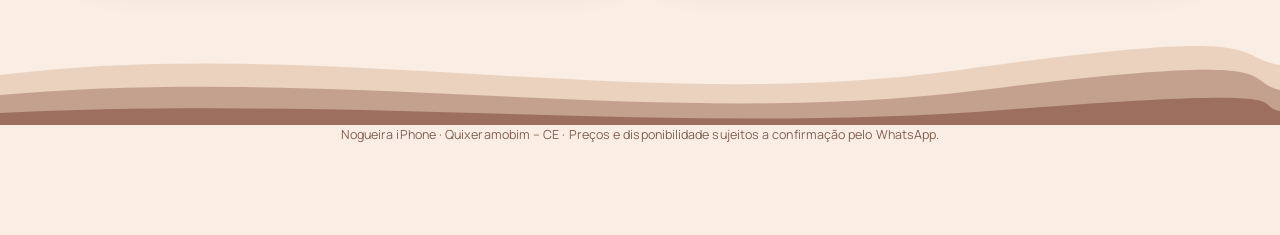
==== commit a7671244: "Atualiza o site" ====
--- a/index.html
+++ b/index.html
@@ -9,9 +9,9 @@
   <link rel="icon" href="/selo.png">
   <link rel="preconnect" href="https://fonts.googleapis.com">
   <link rel="stylesheet" href="https://fonts.googleapis.com/css2?family=Manrope:wght@400;500;600;700;800&display=swap">
-  <script type="module" crossorigin src="/assets/site-Bl5N1KPd.js"></script>
-  <link rel="modulepreload" crossorigin href="/assets/pedido-BUx2rIQd.js">
-  <link rel="stylesheet" crossorigin href="/assets/pedido-D1J67CZB.css">
+  <script type="module" crossorigin src="/assets/site-hvwKG44x.js"></script>
+  <link rel="modulepreload" crossorigin href="/assets/pedido-c_L3Xmkr.js">
+  <link rel="stylesheet" crossorigin href="/assets/pedido-2iNgp811.css">
   <link rel="stylesheet" crossorigin href="/assets/site-BK49MYM8.css">
 </head>
 <body>
--- a/assets/pedido-2iNgp811.css
+++ b/assets/pedido-2iNgp811.css
@@ -0,0 +1 @@
+:root{--cafe:#8A5B4B;--terracota:#A77868;--areia:#D9B899;--linho:#E0CEB6;--creme:#FAEDE4;--bg:#FAEDE4;--bg-2:#F4E3D6;--ink:#3E2A22;--muted:#7F6253;--surface:rgba(255,250,246,.62);--surface-solid:#FFF9F4;--sunk:rgba(224,206,182,.38);--brand:#8A5B4B;--brand-2:#A77868;--brand-ink:#FAEDE4;--gold:#D9B899;--line:rgba(138,91,75,.16);--glass-hi:rgba(255,255,255,.75);--glass-edge:rgba(255,255,255,.55);--shadow:0 18px 40px -22px rgba(138,91,75,.45);--ok:#3D7A4E;--warn:#A06A16;--bad:#A8443A;--f-display:"Manrope",system-ui,-apple-system,"Segoe UI",sans-serif;--f-body:"Manrope",system-ui,-apple-system,"Segoe UI",sans-serif;--r:18px;--ease:cubic-bezier(.2,.7,.2,1)}@media(prefers-color-scheme:dark){:root:not([data-theme=light]){--bg:#231814;--bg-2:#2D1F19;--ink:#FAEDE4;--muted:#CDB3A2;--surface:rgba(60,42,34,.55);--surface-solid:#33241E;--sunk:rgba(167,120,104,.16);--brand:#D9B899;--brand-2:#A77868;--brand-ink:#2A1C17;--gold:#D9B899;--line:rgba(217,184,153,.16);--glass-hi:rgba(250,237,228,.14);--glass-edge:rgba(250,237,228,.1);--shadow:0 18px 40px -20px rgba(0,0,0,.6);--ok:#7CC492;--warn:#E3B15C;--bad:#E5877B;color-scheme:dark}}:root[data-theme=dark]{--bg:#231814;--bg-2:#2D1F19;--ink:#FAEDE4;--muted:#CDB3A2;--surface:rgba(60,42,34,.55);--surface-solid:#33241E;--sunk:rgba(167,120,104,.16);--brand:#D9B899;--brand-2:#A77868;--brand-ink:#2A1C17;--gold:#D9B899;--line:rgba(217,184,153,.16);--glass-hi:rgba(250,237,228,.14);--glass-edge:rgba(250,237,228,.1);--shadow:0 18px 40px -20px rgba(0,0,0,.6);--ok:#7CC492;--warn:#E3B15C;--bad:#E5877B;color-scheme:dark}*{box-sizing:border-box}body{margin:0;color:var(--ink);font:400 15px/1.6 var(--f-body);letter-spacing:.005em;background:radial-gradient(60vw 40vw at 100% 0%,color-mix(in srgb,var(--areia) 38%,transparent),transparent 70%),radial-gradient(50vw 40vw at 0% 35%,color-mix(in srgb,var(--terracota) 18%,transparent),transparent 70%),radial-gradient(60vw 40vw at 80% 100%,color-mix(in srgb,var(--linho) 40%,transparent),transparent 70%),var(--bg);background-attachment:fixed;min-height:100%}body:before{content:"";position:fixed;inset:0 0 auto;height:env(safe-area-inset-top,0px);z-index:10;background:var(--bg)}.wrap{max-width:1160px;margin:0 auto;padding-left:max(16px,env(safe-area-inset-left,0px));padding-right:max(16px,env(safe-area-inset-right,0px))}.glass,.card,.tbl,header.top,.herocard,.doc{background:var(--surface);-webkit-backdrop-filter:blur(18px) saturate(140%);backdrop-filter:blur(18px) saturate(140%);border:1px solid var(--glass-edge);box-shadow:inset 0 1px 0 var(--glass-hi),var(--shadow)}header.top{position:sticky;top:env(safe-area-inset-top,0px);z-index:5;border-width:0 0 1px;border-color:var(--line);box-shadow:inset 0 -1px 0 var(--glass-hi),0 8px 30px -24px #8a5b4b80}.topin{display:flex;align-items:center;gap:14px;flex-wrap:wrap;padding-block:10px}.brand{display:flex;align-items:center;gap:12px;margin-right:auto}.seal{width:48px;height:48px;border-radius:50%;object-fit:cover;box-shadow:0 0 0 1px var(--glass-edge),0 6px 16px -8px #8a5b4b99}.brand b{font:800 16px/1 var(--f-display);letter-spacing:.14em;text-transform:uppercase}.brand small{display:block;color:var(--muted);font:500 10.5px/1.4 var(--f-body);letter-spacing:.16em;text-transform:uppercase;margin-top:3px}.apps{display:flex;background:var(--sunk);border-radius:999px;padding:4px;border:1px solid var(--line)}.apps button{border:0;background:none;color:var(--muted);font:500 13.5px var(--f-body);letter-spacing:.04em;padding:9px 16px;border-radius:999px;cursor:pointer;transition:background .25s var(--ease),color .25s var(--ease)}.apps button[aria-pressed=true]{background:linear-gradient(135deg,var(--brand-2),var(--brand));color:var(--brand-ink);box-shadow:inset 0 1px #ffffff40,0 6px 14px -8px #8a5b4bb3}select,input,textarea{font:500 14px var(--f-body);color:var(--ink);background:var(--surface-solid);border:1px solid var(--line);border-radius:12px;padding:11px 13px;min-width:0;transition:border-color .2s,box-shadow .2s}select:focus,input:focus{outline:0;border-color:var(--brand-2);box-shadow:0 0 0 3px color-mix(in srgb,var(--areia) 45%,transparent)}button:focus-visible{outline:2px solid var(--brand-2);outline-offset:2px}.role{display:flex;align-items:center;gap:8px;font-size:12px;color:var(--muted);letter-spacing:.04em}.subnav{display:flex;gap:8px;overflow-x:auto;padding-block:14px;scrollbar-width:none}.subnav button{flex:none;border:1px solid var(--line);background:var(--surface);-webkit-backdrop-filter:blur(10px);backdrop-filter:blur(10px);color:var(--ink);padding:9px 16px;border-radius:999px;font:500 13.5px var(--f-body);cursor:pointer;transition:all .25s var(--ease)}.subnav button:hover{border-color:var(--brand-2)}.subnav button[aria-current=true]{border-color:var(--brand);color:var(--brand);box-shadow:inset 0 1px 0 var(--glass-hi)}main{padding-block:6px 56px}h1,h2,h3{font-family:var(--f-display);text-wrap:balance;margin:0;color:var(--ink)}h1{font-size:clamp(34px,5.2vw,60px);font-weight:800;line-height:1.04;letter-spacing:-.035em}h2{font-size:clamp(24px,2.8vw,32px);font-weight:800;line-height:1.15;letter-spacing:-.025em;margin-bottom:14px}h3{font-size:18px;font-weight:700;line-height:1.3;letter-spacing:-.01em}.eyebrow{font:600 11px/1 var(--f-body);letter-spacing:.24em;text-transform:uppercase;color:var(--brand-2)}.muted{color:var(--muted)}.grid{display:grid;gap:16px}.g4{grid-template-columns:repeat(auto-fit,minmax(210px,1fr))}.g3{grid-template-columns:repeat(auto-fit,minmax(260px,1fr))}.g2{grid-template-columns:repeat(auto-fit,minmax(320px,1fr))}@media(max-width:420px){.g2,.g3{grid-template-columns:1fr}}.card{border-radius:var(--r);padding:18px;min-width:0;transition:transform .35s var(--ease),box-shadow .35s var(--ease)}.kpi .lab{font:600 11px var(--f-body);text-transform:uppercase;letter-spacing:.14em;color:var(--muted)}.kpi .val{font:800 28px/1.15 var(--f-display);letter-spacing:-.02em;font-variant-numeric:tabular-nums;margin-top:6px}.kpi .sub{font-size:13px;color:var(--muted)}.btn{position:relative;overflow:hidden;display:inline-flex;align-items:center;justify-content:center;gap:8px;border:1px solid transparent;background:linear-gradient(135deg,var(--brand-2) 0%,var(--brand) 70%);color:var(--brand-ink);font:500 14.5px var(--f-body);letter-spacing:.02em;padding:12px 22px;border-radius:999px;cursor:pointer;min-height:48px;box-shadow:inset 0 1px #ffffff47,0 10px 22px -12px #8a5b4bcc;transition:transform .25s var(--ease),box-shadow .25s var(--ease),filter .25s}.btn:after{content:"";position:absolute;top:0;right:0;bottom:0;left:0;background:linear-gradient(110deg,transparent 30%,rgba(255,255,255,.28) 48%,transparent 66%);transform:translate(-120%);transition:transform .8s var(--ease)}.btn:hover:after{transform:translate(120%)}.btn:hover{transform:translateY(-1px);box-shadow:inset 0 1px #ffffff4d,0 14px 26px -12px #8a5b4bd9}.btn.ghost{background:var(--surface);color:var(--brand);border-color:color-mix(in srgb,var(--brand) 40%,transparent);box-shadow:inset 0 1px 0 var(--glass-hi);-webkit-backdrop-filter:blur(10px);backdrop-filter:blur(10px)}.btn.sm{min-height:38px;padding:7px 15px;font-size:12.5px}.btn.danger{background:transparent;border-color:var(--bad);color:var(--bad);box-shadow:none}.btn:disabled{opacity:.45;cursor:not-allowed;transform:none}.row{display:flex;gap:10px;flex-wrap:wrap;align-items:center}.between{justify-content:space-between}.tbl{overflow-x:auto;border-radius:var(--r);background:var(--surface-solid)}table{border-collapse:collapse;width:100%;font-variant-numeric:tabular-nums}th,td{text-align:left;padding:12px 14px;border-bottom:1px solid var(--line);white-space:nowrap;font-size:14px}th{font:600 11px var(--f-body);text-transform:uppercase;letter-spacing:.12em;color:var(--muted);background:var(--sunk)}tr:last-child td{border-bottom:0}td.num,th.num{text-align:right}.pill{display:inline-block;font:600 11.5px var(--f-body);letter-spacing:.04em;padding:3px 10px;border-radius:999px;border:1px solid currentColor;line-height:1.5}.p-ok{color:var(--ok)}.p-warn{color:var(--warn)}.p-bad{color:var(--bad)}.p-mute{color:var(--muted)}.p-brand{color:var(--brand)}.note{font-size:13px;color:var(--muted);border-left:2px solid var(--areia);padding:8px 12px;background:var(--sunk);border-radius:0 10px 10px 0}.alert{display:flex;gap:10px;padding:12px 14px;border-radius:14px;background:var(--sunk);border-left:3px solid var(--warn)}.alert.bad{border-left-color:var(--bad)}.alert.ok{border-left-color:var(--ok)}.steps{display:flex;gap:6px;flex-wrap:wrap;margin-bottom:16px}.steps span{font:500 12.5px var(--f-body);padding:6px 12px;border-radius:999px;background:var(--sunk);color:var(--muted)}.steps span.on{background:linear-gradient(135deg,var(--brand-2),var(--brand));color:var(--brand-ink)}.steps span.done{color:var(--ok)}.pick{display:flex;justify-content:space-between;gap:10px;align-items:center;padding:13px 14px;border:1px solid var(--line);border-radius:14px;background:var(--surface-solid);cursor:pointer;text-align:left;width:100%;font:inherit;color:inherit;transition:border-color .2s,box-shadow .2s}.pick:hover{border-color:var(--brand-2)}.pick[aria-pressed=true]{border-color:var(--brand);box-shadow:0 0 0 3px color-mix(in srgb,var(--areia) 40%,transparent)}.list{display:grid;gap:8px}label.f{display:grid;gap:5px;font:500 12.5px var(--f-body);color:var(--muted);letter-spacing:.02em}.hero{margin-top:calc(-1*env(safe-area-inset-top,0px));padding-top:calc(env(safe-area-inset-top,0px) + 6px)}.herocard{display:grid;grid-template-columns:minmax(0,1.15fr) minmax(0,1fr);gap:28px;align-items:center;border-radius:28px;padding:clamp(22px,4vw,48px);overflow:hidden;position:relative}@media(max-width:760px){.herocard{grid-template-columns:1fr}}.waves{position:absolute;inset:auto 0 0 0;width:100%;height:46%;z-index:0;opacity:.9;pointer-events:none}.herocard>:not(.waves){position:relative;z-index:1}.wave{display:none}.stage{position:relative;aspect-ratio:5/4;max-width:100%;border-radius:26px;overflow:hidden;background:radial-gradient(70% 60% at 60% 30%,rgba(250,237,228,.95),transparent 70%),linear-gradient(160deg,#a77868,#8a5b4b);box-shadow:inset 0 1px #ffffff59,0 30px 60px -30px #8a5b4bcc}.stage:before{content:"";position:absolute;inset:-30% -10% auto 40%;height:80%;background:radial-gradient(closest-side,rgba(255,255,255,.55),transparent);filter:blur(10px)}.stage .floor{position:absolute;inset:auto 0 0;height:22%;background:linear-gradient(180deg,#faede400,#faede459);border-top:1px solid rgba(255,255,255,.25)}.slot{position:absolute;display:grid;place-items:center;text-align:center;padding:10px;border-radius:18px;font:600 11px/1.4 var(--f-body);letter-spacing:.12em;text-transform:uppercase;color:#faede4;background:#faede424;border:1px dashed rgba(250,237,228,.6);-webkit-backdrop-filter:blur(6px);backdrop-filter:blur(6px)}.slot img{position:absolute;top:0;right:0;bottom:0;left:0;width:100%;height:100%;object-fit:contain}.slot.bag{left:8%;top:18%;width:46%;height:66%;transform:rotate(-4deg)}.slot.phones{right:7%;top:24%;width:42%;height:62%;box-shadow:0 30px 40px -24px #28140eb3}.badge{position:absolute;left:50%;bottom:7%;transform:translate(-50%);width:clamp(64px,16%,96px);aspect-ratio:1;border-radius:50%;overflow:hidden;box-shadow:0 0 0 1px #fff9,0 12px 26px -10px #28140eb3}.badge img{width:100%;height:100%;object-fit:cover;display:block}.stage .tag{position:absolute;z-index:2;left:5%;top:5%;padding:7px 12px;border-radius:999px;font:700 11px var(--f-body);letter-spacing:.14em;text-transform:uppercase;color:#faede4;background:#faede429;border:1px solid rgba(250,237,228,.45);-webkit-backdrop-filter:blur(10px);backdrop-filter:blur(10px)}@media(max-width:760px){.stage{order:-1;aspect-ratio:16/11}.herocard{gap:18px}.lead{font-size:15px}}@media(prefers-reduced-motion:no-preference){.stage .slot.phones{animation:bob 6s ease-in-out infinite}@keyframes bob{50%{transform:translateY(-6px)}}}.lead{font-size:16.5px;line-height:1.7;color:var(--muted);max-width:46ch}.prod{display:grid;gap:10px;padding:12px 12px 16px}.prod:hover{transform:translateY(-3px);box-shadow:inset 0 1px 0 var(--glass-hi),0 26px 50px -26px #8a5b4b99}.prod .ph{aspect-ratio:4/5;max-width:100%;border-radius:14px;display:grid;place-items:center;color:var(--muted);font:500 12px var(--f-body);letter-spacing:.08em;text-transform:uppercase;background:radial-gradient(80% 60% at 50% 35%,var(--surface-solid),var(--linho) 120%);border:1px solid var(--line)}.prod h3{font-size:20px;font-weight:700;letter-spacing:-.02em}.prod>:not(.ph){padding-inline:6px}.price{font:800 26px/1.1 var(--f-display);letter-spacing:-.03em;font-variant-numeric:tabular-nums;color:var(--ink)}.toast{position:fixed;left:50%;bottom:calc(20px + env(safe-area-inset-bottom,0px));transform:translate(-50%);background:var(--ink);color:var(--bg);padding:13px 20px;border-radius:14px;font:500 14px var(--f-body);max-width:min(92vw,520px);z-index:20;box-shadow:0 14px 40px -12px #0006}.chat{display:grid;gap:10px;max-height:420px;overflow-y:auto;padding:4px}.msg{max-width:85%;padding:11px 15px;border-radius:16px;font-size:14px;white-space:pre-line}.msg.me{justify-self:end;background:linear-gradient(135deg,var(--brand-2),var(--brand));color:var(--brand-ink)}.msg.ai{background:var(--surface-solid);border:1px solid var(--line)}.msg .src{display:block;margin-top:6px;font-size:11px;color:var(--muted)}.chips{display:flex;gap:6px;flex-wrap:wrap}.chips button{border:1px solid var(--line);background:var(--surface-solid);color:var(--ink);padding:7px 12px;border-radius:999px;font:500 12.5px var(--f-body);cursor:pointer}.doc{border:1px dashed var(--areia);border-radius:14px;padding:18px;font-size:13px;background:var(--surface-solid)}.doc h4{font:800 14px var(--f-display);margin:0 0 6px;letter-spacing:.14em}.lock{text-align:center;padding:48px 16px}.kan{display:grid;grid-template-columns:repeat(6,minmax(190px,1fr));gap:10px;overflow-x:auto;padding-bottom:6px}.kan .col{background:var(--sunk);border-radius:16px;padding:10px;display:grid;gap:8px;align-content:start;min-height:120px;border:1px solid var(--line)}.kan .col h3{font:600 13px var(--f-body);letter-spacing:.04em}.sec{display:grid;gap:16px;margin-top:28px}footer.foot{margin-top:40px;position:relative;overflow:hidden}footer.foot svg{display:block;width:100%;height:90px}@media(prefers-reduced-motion:reduce){*{transition:none!important;animation:none!important}.btn:after{display:none}}@media(prefers-reduced-motion:no-preference){.herocard,.sec{animation:rise .7s var(--ease) both}.sec{animation-delay:.08s}@keyframes rise{0%{transform:translateY(10px)}to{transform:none}}}.split{display:grid;gap:4px;margin:10px 0 6px}.split span{display:flex;justify-content:space-between;gap:8px;font:500 13px var(--f-body);color:var(--muted);padding:6px 10px;border-radius:10px;background:var(--sunk)}.split b{font:800 14px var(--f-display);color:var(--ink);letter-spacing:-.01em;font-variant-numeric:tabular-nums;white-space:nowrap}.sugest{padding:14px;border-radius:14px;background:linear-gradient(135deg,color-mix(in srgb,var(--areia) 30%,transparent),var(--sunk));border:1px solid color-mix(in srgb,var(--brand-2) 35%,transparent)}textarea{font:400 14px/1.6 var(--f-body);resize:vertical;width:100%}input[type=file]{font-size:13px;padding:8px}html,body,#raiz{min-height:100%}.auth{min-height:100vh;display:grid;place-items:center;padding-block:32px;padding-left:max(16px,env(safe-area-inset-left,0px));padding-right:max(16px,env(safe-area-inset-right,0px))}.auth-card{width:min(440px,100%);border-radius:24px;padding:clamp(22px,5vw,36px);display:grid;gap:16px}.auth-card .topo{display:grid;justify-items:center;gap:10px;text-align:center}.auth-card .topo img{width:76px;height:76px;border-radius:50%;box-shadow:0 0 0 1px var(--glass-edge),0 12px 26px -12px #8a5b4bb3}.auth-card h1{font-size:26px;letter-spacing:-.03em}.auth-card form{display:grid;gap:12px}.auth-card input,.auth-card .btn{width:100%}.link{background:none;border:0;padding:4px;color:var(--brand);font:600 13.5px var(--f-body);cursor:pointer;text-decoration:underline;text-underline-offset:3px}.erro{color:var(--bad);font:500 13.5px var(--f-body);background:color-mix(in srgb,var(--bad) 10%,transparent);border-radius:12px;padding:10px 12px}.ok{color:var(--ok);font:500 13.5px var(--f-body);background:color-mix(in srgb,var(--ok) 10%,transparent);border-radius:12px;padding:10px 12px}.centro{text-align:center}.carregando{min-height:100vh;display:grid;place-items:center;color:var(--muted);font:500 14px var(--f-body)}.lista-equipe{display:grid;gap:10px}.pessoa{display:flex;flex-wrap:wrap;gap:10px;align-items:center;justify-content:space-between}.pessoa .quem{display:grid;gap:2px;min-width:0}.pessoa .quem b{font:700 16px var(--f-display)}.pessoa .quem span{color:var(--muted);font-size:13px;overflow-wrap:anywhere}.vazio{color:var(--muted);padding:12px 0}.form{gap:14px}.campos{display:grid;gap:12px;grid-template-columns:repeat(auto-fit,minmax(190px,1fr))}.campos>div{display:grid;gap:6px;min-width:0}.campos .largo,.largo{grid-column:1/-1}.campos input,.campos select{width:100%}.sunk{background:var(--sunk);border-radius:14px;padding:14px}main{padding-bottom:48px}.venda{display:grid;gap:16px;grid-template-columns:minmax(0,1fr) minmax(300px,380px);align-items:start}.resumo-venda{position:sticky;top:84px}.linha-item{display:flex;justify-content:space-between;align-items:center;gap:10px;flex-wrap:wrap;padding:10px 12px;border:1px solid var(--line);border-radius:14px;background:var(--surface-solid)}.pag{display:flex;gap:8px}.pag select{flex:0 0 auto}.pag input{flex:1;min-width:0}.split label{color:inherit}td small{overflow-wrap:anywhere}@media(max-width:860px){.venda{grid-template-columns:1fr}.resumo-venda{position:static}}.impressao-fundo{position:fixed;top:0;right:0;bottom:0;left:0;z-index:50;overflow:auto;background:color-mix(in srgb,#1b120e 72%,transparent);-webkit-backdrop-filter:blur(6px);backdrop-filter:blur(6px);padding:0 16px 40px}.impressao-barra{position:sticky;top:0;z-index:1;display:flex;flex-wrap:wrap;gap:10px;align-items:center;justify-content:space-between;max-width:820px;margin:0 auto 18px;padding:12px 16px;border-radius:0 0 16px 16px;background:var(--surface-solid);color:var(--ink);box-shadow:0 10px 30px -16px #0009}.folha{margin:0 auto;background:#fff;color:#2b211d;box-shadow:0 20px 50px -20px #0009;font:400 12.5px/1.45 var(--f-body)}.folha.a4{width:min(794px,100%);min-height:1050px;padding:44px 48px}.folha.bobina{width:302px;padding:14px 12px;font-size:11px}.doc-corpo{display:grid;gap:16px}.doc-cab{display:flex;gap:14px;align-items:center;border-bottom:2px solid #8A5B4B;padding-bottom:12px}.doc-cab img{width:56px;height:56px;border-radius:50%}.doc-cab>div{display:grid;gap:1px;flex:1;min-width:0}.doc-cab b{font:800 18px var(--f-display);letter-spacing:-.01em;color:#8a5b4b}.doc-cab small,.doc-bloco small{color:#6b5a52;font-size:11px}.doc-num{text-align:right;flex:0 0 auto!important}.doc-num span{font:700 10px var(--f-body);text-transform:uppercase;letter-spacing:.12em;color:#8a5b4b}.doc-num b{color:#2b211d!important;font-size:16px!important}.doc-bloco{display:grid;grid-template-columns:repeat(auto-fit,minmax(200px,1fr));gap:12px;background:#faede4;border-radius:10px;padding:10px 12px}.doc-bloco>div{display:grid;gap:1px}.doc-bloco span{font:700 9.5px var(--f-body);text-transform:uppercase;letter-spacing:.12em;color:#8a5b4b}.doc-tab{width:100%;border-collapse:collapse}.doc-tab th{font:700 9.5px var(--f-body);text-transform:uppercase;letter-spacing:.1em;color:#8a5b4b;text-align:left;border-bottom:1px solid #D9B899;padding:6px 4px}.doc-tab td{border-bottom:1px solid #eee2d8;padding:7px 4px;vertical-align:top}.doc-tab .num{text-align:right;white-space:nowrap}.doc-totais{display:grid;gap:3px;justify-items:stretch}.doc-totais span{display:flex;justify-content:space-between;gap:10px}.doc-totais .forte{font:800 15px var(--f-display);border-top:1px solid #D9B899;padding-top:6px;margin-top:2px}.doc-nota{margin:0;color:#6b5a52;font-size:11px}.doc-cancelada{margin:0;padding:8px 10px;border:2px solid #b3261e;color:#b3261e;font-weight:800;text-align:center;border-radius:8px}.doc-clausulas{margin:0;padding-left:18px;display:grid;gap:6px;font-size:11.5px}.doc-assin{display:grid;grid-template-columns:1fr 1fr;gap:28px;margin-top:36px}.doc-assin div{display:grid;gap:4px;text-align:center}.doc-assin span{border-top:1px solid #2b211d;height:1px}.doc-assin small{font-size:11px;color:#6b5a52}.folha.bobina .doc-cab{flex-wrap:wrap}.folha.bobina .doc-cab img{width:40px;height:40px}.folha.bobina .doc-num{text-align:left;width:100%}.folha.bobina .doc-bloco{grid-template-columns:1fr;background:none;padding:0}.folha.bobina .doc-assin{grid-template-columns:1fr;gap:26px}@media print{body.imprimindo{background:#fff!important}body.imprimindo:before{display:none!important}body.imprimindo>:not(.impressao-fundo){display:none!important}.nao-imprimir{display:none!important}.impressao-fundo{position:static;background:none;-webkit-backdrop-filter:none;backdrop-filter:none;padding:0;overflow:visible}.folha{box-shadow:none;width:auto!important;min-height:0;padding:0!important}*{-webkit-print-color-adjust:exact;print-color-adjust:exact}}.doc-corpo{grid-template-columns:minmax(0,1fr)}.folha.bobina .doc-tab{table-layout:fixed}.folha.bobina .doc-tab th:nth-child(2),.folha.bobina .doc-tab td:nth-child(2){width:30px}.folha.bobina .doc-tab th:nth-child(3),.folha.bobina .doc-tab td:nth-child(3){width:78px}.folha.bobina .doc-tab td{overflow-wrap:anywhere}.folha.bobina .doc-totais span{flex-wrap:wrap}.doc-tab td{white-space:normal}.folha.bobina .doc-tab td:first-child{word-break:break-all}.folha.bobina .doc-tab td.num{white-space:nowrap}.contador{display:inline-grid;place-items:center;min-width:20px;height:20px;padding:0 6px;margin-left:6px;border-radius:999px;background:var(--brand);color:#fff;font:700 11px var(--f-body)}.aviso{display:grid;gap:8px;padding:14px 16px}.aviso.lido{opacity:.7}.aviso.alta{border-left:3px solid var(--bad)}.aviso .ponto{display:inline-block;width:8px;height:8px;border-radius:50%;background:var(--brand);margin-right:8px;vertical-align:middle}.aviso-corpo{margin:0;white-space:pre-line;font-size:13.5px;color:var(--muted)}.fotos-lista{display:flex;flex-wrap:wrap;gap:10px}.fotos-lista figure{margin:0;width:132px;display:grid;gap:6px}.fotos-lista figure img{width:132px;height:132px;object-fit:cover;border-radius:12px;border:1px solid var(--line);background:var(--sunk)}.fotos-lista figure.capa img{outline:2px solid var(--brand);outline-offset:1px}.fotos-lista figcaption{gap:4px;flex-wrap:wrap}.fotos-add{width:132px;height:132px;border:1.5px dashed var(--line);border-radius:12px;display:grid;place-content:center;justify-items:center;gap:4px;color:var(--muted);font:600 13px var(--f-body);cursor:pointer;transition:border-color .2s,color .2s}.fotos-add:hover{border-color:var(--brand);color:var(--brand)}.fotos-add span[aria-hidden]{font-size:26px;line-height:1}.fotos-add.desabilitado{opacity:.5;pointer-events:none}.linha-fotos>td{background:var(--sunk)}.mini-foto{width:36px;height:36px;object-fit:cover;border-radius:8px;vertical-align:middle;margin-right:8px;border:1px solid var(--line)}.checklist{display:grid;grid-template-columns:repeat(auto-fill,minmax(230px,1fr));gap:8px}.check-item{display:flex;justify-content:space-between;align-items:center;gap:8px;padding:8px 10px;border-radius:12px;background:var(--sunk);font:500 13.5px var(--f-body)}.check-item select{width:auto;padding:6px 8px;font-size:13px}.linha-tempo{list-style:none;margin:0;padding:0 0 0 14px;border-left:2px solid var(--line);display:grid;gap:12px}.linha-tempo li{position:relative;font-size:13.5px}.linha-tempo li:before{content:"";position:absolute;left:-20px;top:5px;width:10px;height:10px;border-radius:50%;background:var(--brand)}.linha-tempo li div{color:var(--muted);margin-top:2px}.subnav.sub2{padding-block:0}.alerta{display:flex;align-items:center;gap:10px;width:100%;text-align:left;padding:11px 14px;border-radius:12px;border:0;border-left:3px solid var(--warn);background:var(--sunk);color:var(--ink);font:500 14px var(--f-body);cursor:pointer}.alerta span:nth-child(2){flex:1}.alerta .ponto{width:8px;height:8px;border-radius:50%;background:var(--warn);flex:none}.alerta.a-alto{border-left-color:var(--bad)}.alerta.a-alto .ponto{background:var(--bad)}.alerta.a-baixo{border-left-color:var(--line)}.alerta.a-baixo .ponto{background:var(--muted)}.alerta:hover{box-shadow:0 0 0 1px var(--brand-2)}.barras{display:flex;align-items:flex-end;gap:4px;height:160px;overflow-x:auto;padding-top:6px}.barra{flex:1 0 22px;display:grid;grid-template-rows:1fr auto;height:100%;gap:4px;text-align:center}.barra span{align-self:end;background:var(--brand);border-radius:6px 6px 2px 2px;min-height:4px}.barra small{font-size:10px;color:var(--muted)}.mini-tab{width:100%;border-collapse:collapse;font-size:13.5px}.mini-tab td{padding:7px 4px;border-bottom:1px solid var(--line)}.mini-tab .num{text-align:right;white-space:nowrap}button.card.clicavel{border:1px solid var(--line);background:var(--surface-solid);color:inherit;font:inherit;text-align:left;cursor:pointer}button.card.clicavel:hover{border-color:var(--brand-2)}.acoes-linha{gap:6px;margin-top:8px}.acoes-linha .btn.sm{min-height:32px;padding:5px 12px}.tbl tr.grupo-cab td{background:var(--sunk);padding-top:10px;padding-bottom:10px}.gerente-chat{display:flex;flex-direction:column;gap:10px;max-height:56vh;min-height:220px;overflow-y:auto}.bolha{max-width:min(620px,88%);padding:10px 14px;border-radius:16px;line-height:1.45;font-size:15px;white-space:pre-wrap}.bolha.gerente{align-self:flex-start;background:var(--sunk);border:1px solid var(--line);border-bottom-left-radius:6px}.bolha.eu{align-self:flex-end;background:var(--brand);color:var(--brand-ink);border-bottom-right-radius:6px}.gerente-entrada{gap:8px;flex-wrap:nowrap}.gerente-entrada input{min-width:0}.btn.mic.ouvindo{background:var(--bad);border-color:var(--bad);color:#fff;animation:pulsar 1.2s var(--ease) infinite}@keyframes pulsar{50%{opacity:.7}}@media(prefers-reduced-motion:reduce){.btn.mic.ouvindo{animation:none}}@media(max-width:560px){.gerente-entrada{flex-wrap:wrap}.gerente-entrada input{flex-basis:100%;order:-1}}.zap-chat{display:flex;flex-direction:column;gap:8px;max-height:60vh;min-height:260px;overflow-y:auto;background:var(--sunk)}.zap{max-width:min(560px,86%);padding:9px 12px;border-radius:12px;line-height:1.45;font-size:14.5px;white-space:pre-wrap;overflow-wrap:anywhere}.zap.robo{align-self:flex-start;background:var(--surface-solid);border:1px solid var(--line);border-top-left-radius:4px}.zap.cliente{align-self:flex-end;background:var(--brand);color:var(--brand-ink);border-top-right-radius:4px}.zap.aviso{align-self:center;max-width:94%;background:transparent;color:var(--muted);font-size:12.5px;text-align:center;padding:2px 8px}
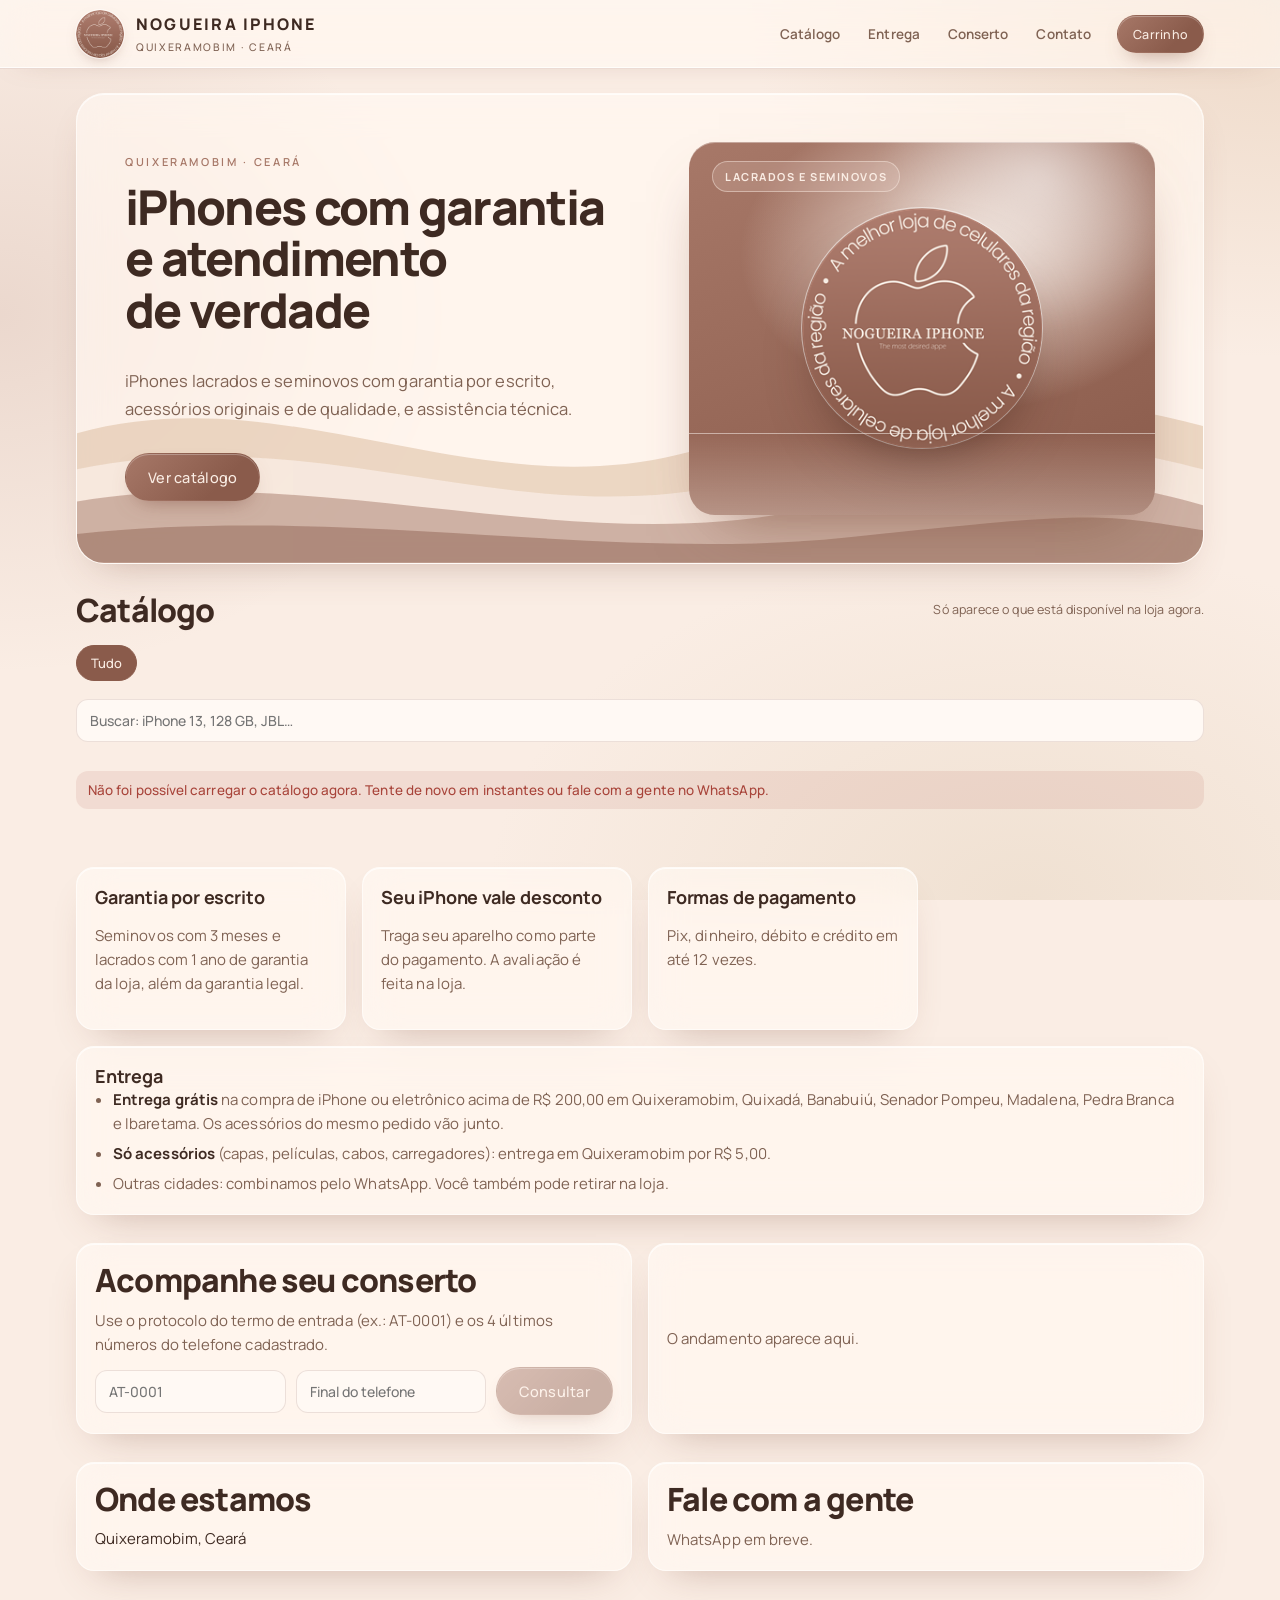
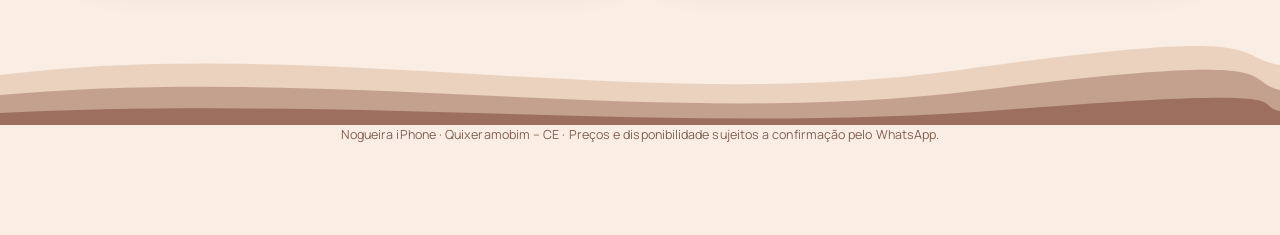
==== commit f5253046: "Atualiza o site" ====
--- a/index.html
+++ b/index.html
@@ -9,9 +9,9 @@
   <link rel="icon" href="/selo.png">
   <link rel="preconnect" href="https://fonts.googleapis.com">
   <link rel="stylesheet" href="https://fonts.googleapis.com/css2?family=Manrope:wght@400;500;600;700;800&display=swap">
-  <script type="module" crossorigin src="/assets/site-hvwKG44x.js"></script>
-  <link rel="modulepreload" crossorigin href="/assets/pedido-c_L3Xmkr.js">
-  <link rel="stylesheet" crossorigin href="/assets/pedido-2iNgp811.css">
+  <script type="module" crossorigin src="/assets/site-rUTEYYtm.js"></script>
+  <link rel="modulepreload" crossorigin href="/assets/pedido-CYKybAZ8.js">
+  <link rel="stylesheet" crossorigin href="/assets/pedido-2u_RuqG2.css">
   <link rel="stylesheet" crossorigin href="/assets/site-BK49MYM8.css">
 </head>
 <body>
--- a/assets/pedido-2u_RuqG2.css
+++ b/assets/pedido-2u_RuqG2.css
@@ -0,0 +1 @@
+:root{--cafe:#8A5B4B;--terracota:#A77868;--areia:#D9B899;--linho:#E0CEB6;--creme:#FAEDE4;--bg:#FAEDE4;--bg-2:#F4E3D6;--ink:#3E2A22;--muted:#7F6253;--surface:rgba(255,250,246,.62);--surface-solid:#FFF9F4;--sunk:rgba(224,206,182,.38);--brand:#8A5B4B;--brand-2:#A77868;--brand-ink:#FAEDE4;--gold:#D9B899;--line:rgba(138,91,75,.16);--glass-hi:rgba(255,255,255,.75);--glass-edge:rgba(255,255,255,.55);--shadow:0 18px 40px -22px rgba(138,91,75,.45);--ok:#3D7A4E;--warn:#A06A16;--bad:#A8443A;--f-display:"Manrope",system-ui,-apple-system,"Segoe UI",sans-serif;--f-body:"Manrope",system-ui,-apple-system,"Segoe UI",sans-serif;--r:18px;--ease:cubic-bezier(.2,.7,.2,1)}@media(prefers-color-scheme:dark){:root:not([data-theme=light]){--bg:#231814;--bg-2:#2D1F19;--ink:#FAEDE4;--muted:#CDB3A2;--surface:rgba(60,42,34,.55);--surface-solid:#33241E;--sunk:rgba(167,120,104,.16);--brand:#D9B899;--brand-2:#A77868;--brand-ink:#2A1C17;--gold:#D9B899;--line:rgba(217,184,153,.16);--glass-hi:rgba(250,237,228,.14);--glass-edge:rgba(250,237,228,.1);--shadow:0 18px 40px -20px rgba(0,0,0,.6);--ok:#7CC492;--warn:#E3B15C;--bad:#E5877B;color-scheme:dark}}:root[data-theme=dark]{--bg:#231814;--bg-2:#2D1F19;--ink:#FAEDE4;--muted:#CDB3A2;--surface:rgba(60,42,34,.55);--surface-solid:#33241E;--sunk:rgba(167,120,104,.16);--brand:#D9B899;--brand-2:#A77868;--brand-ink:#2A1C17;--gold:#D9B899;--line:rgba(217,184,153,.16);--glass-hi:rgba(250,237,228,.14);--glass-edge:rgba(250,237,228,.1);--shadow:0 18px 40px -20px rgba(0,0,0,.6);--ok:#7CC492;--warn:#E3B15C;--bad:#E5877B;color-scheme:dark}*{box-sizing:border-box}body{margin:0;color:var(--ink);font:400 15px/1.6 var(--f-body);letter-spacing:.005em;background:radial-gradient(60vw 40vw at 100% 0%,color-mix(in srgb,var(--areia) 38%,transparent),transparent 70%),radial-gradient(50vw 40vw at 0% 35%,color-mix(in srgb,var(--terracota) 18%,transparent),transparent 70%),radial-gradient(60vw 40vw at 80% 100%,color-mix(in srgb,var(--linho) 40%,transparent),transparent 70%),var(--bg);background-attachment:fixed;min-height:100%}body:before{content:"";position:fixed;inset:0 0 auto;height:env(safe-area-inset-top,0px);z-index:10;background:var(--bg)}.wrap{max-width:1160px;margin:0 auto;padding-left:max(16px,env(safe-area-inset-left,0px));padding-right:max(16px,env(safe-area-inset-right,0px))}.glass,.card,.tbl,header.top,.herocard,.doc{background:var(--surface);-webkit-backdrop-filter:blur(18px) saturate(140%);backdrop-filter:blur(18px) saturate(140%);border:1px solid var(--glass-edge);box-shadow:inset 0 1px 0 var(--glass-hi),var(--shadow)}header.top{position:sticky;top:env(safe-area-inset-top,0px);z-index:5;border-width:0 0 1px;border-color:var(--line);box-shadow:inset 0 -1px 0 var(--glass-hi),0 8px 30px -24px #8a5b4b80}.topin{display:flex;align-items:center;gap:14px;flex-wrap:wrap;padding-block:10px}.brand{display:flex;align-items:center;gap:12px;margin-right:auto}.seal{width:48px;height:48px;border-radius:50%;object-fit:cover;box-shadow:0 0 0 1px var(--glass-edge),0 6px 16px -8px #8a5b4b99}.brand b{font:800 16px/1 var(--f-display);letter-spacing:.14em;text-transform:uppercase}.brand small{display:block;color:var(--muted);font:500 10.5px/1.4 var(--f-body);letter-spacing:.16em;text-transform:uppercase;margin-top:3px}.apps{display:flex;background:var(--sunk);border-radius:999px;padding:4px;border:1px solid var(--line)}.apps button{border:0;background:none;color:var(--muted);font:500 13.5px var(--f-body);letter-spacing:.04em;padding:9px 16px;border-radius:999px;cursor:pointer;transition:background .25s var(--ease),color .25s var(--ease)}.apps button[aria-pressed=true]{background:linear-gradient(135deg,var(--brand-2),var(--brand));color:var(--brand-ink);box-shadow:inset 0 1px #ffffff40,0 6px 14px -8px #8a5b4bb3}select,input,textarea{font:500 14px var(--f-body);color:var(--ink);background:var(--surface-solid);border:1px solid var(--line);border-radius:12px;padding:11px 13px;min-width:0;transition:border-color .2s,box-shadow .2s}select:focus,input:focus{outline:0;border-color:var(--brand-2);box-shadow:0 0 0 3px color-mix(in srgb,var(--areia) 45%,transparent)}button:focus-visible{outline:2px solid var(--brand-2);outline-offset:2px}.role{display:flex;align-items:center;gap:8px;font-size:12px;color:var(--muted);letter-spacing:.04em}.subnav{display:flex;gap:8px;overflow-x:auto;padding-block:14px;scrollbar-width:none}.subnav button{flex:none;border:1px solid var(--line);background:var(--surface);-webkit-backdrop-filter:blur(10px);backdrop-filter:blur(10px);color:var(--ink);padding:9px 16px;border-radius:999px;font:500 13.5px var(--f-body);cursor:pointer;transition:all .25s var(--ease)}.subnav button:hover{border-color:var(--brand-2)}.subnav button[aria-current=true]{border-color:var(--brand);color:var(--brand);box-shadow:inset 0 1px 0 var(--glass-hi)}main{padding-block:6px 56px}h1,h2,h3{font-family:var(--f-display);text-wrap:balance;margin:0;color:var(--ink)}h1{font-size:clamp(34px,5.2vw,60px);font-weight:800;line-height:1.04;letter-spacing:-.035em}h2{font-size:clamp(24px,2.8vw,32px);font-weight:800;line-height:1.15;letter-spacing:-.025em;margin-bottom:14px}h3{font-size:18px;font-weight:700;line-height:1.3;letter-spacing:-.01em}.eyebrow{font:600 11px/1 var(--f-body);letter-spacing:.24em;text-transform:uppercase;color:var(--brand-2)}.muted{color:var(--muted)}.grid{display:grid;gap:16px}.g4{grid-template-columns:repeat(auto-fit,minmax(210px,1fr))}.g3{grid-template-columns:repeat(auto-fit,minmax(260px,1fr))}.g2{grid-template-columns:repeat(auto-fit,minmax(320px,1fr))}@media(max-width:420px){.g2,.g3{grid-template-columns:1fr}}.card{border-radius:var(--r);padding:18px;min-width:0;transition:transform .35s var(--ease),box-shadow .35s var(--ease)}.kpi .lab{font:600 11px var(--f-body);text-transform:uppercase;letter-spacing:.14em;color:var(--muted)}.kpi .val{font:800 28px/1.15 var(--f-display);letter-spacing:-.02em;font-variant-numeric:tabular-nums;margin-top:6px}.kpi .sub{font-size:13px;color:var(--muted)}.btn{position:relative;overflow:hidden;display:inline-flex;align-items:center;justify-content:center;gap:8px;border:1px solid transparent;background:linear-gradient(135deg,var(--brand-2) 0%,var(--brand) 70%);color:var(--brand-ink);font:500 14.5px var(--f-body);letter-spacing:.02em;padding:12px 22px;border-radius:999px;cursor:pointer;min-height:48px;box-shadow:inset 0 1px #ffffff47,0 10px 22px -12px #8a5b4bcc;transition:transform .25s var(--ease),box-shadow .25s var(--ease),filter .25s}.btn:after{content:"";position:absolute;top:0;right:0;bottom:0;left:0;background:linear-gradient(110deg,transparent 30%,rgba(255,255,255,.28) 48%,transparent 66%);transform:translate(-120%);transition:transform .8s var(--ease)}.btn:hover:after{transform:translate(120%)}.btn:hover{transform:translateY(-1px);box-shadow:inset 0 1px #ffffff4d,0 14px 26px -12px #8a5b4bd9}.btn.ghost{background:var(--surface);color:var(--brand);border-color:color-mix(in srgb,var(--brand) 40%,transparent);box-shadow:inset 0 1px 0 var(--glass-hi);-webkit-backdrop-filter:blur(10px);backdrop-filter:blur(10px)}.btn.sm{min-height:38px;padding:7px 15px;font-size:12.5px}.btn.danger{background:transparent;border-color:var(--bad);color:var(--bad);box-shadow:none}.btn:disabled{opacity:.45;cursor:not-allowed;transform:none}.row{display:flex;gap:10px;flex-wrap:wrap;align-items:center}.between{justify-content:space-between}.tbl{overflow-x:auto;border-radius:var(--r);background:var(--surface-solid)}table{border-collapse:collapse;width:100%;font-variant-numeric:tabular-nums}th,td{text-align:left;padding:12px 14px;border-bottom:1px solid var(--line);white-space:nowrap;font-size:14px}th{font:600 11px var(--f-body);text-transform:uppercase;letter-spacing:.12em;color:var(--muted);background:var(--sunk)}tr:last-child td{border-bottom:0}td.num,th.num{text-align:right}.pill{display:inline-block;font:600 11.5px var(--f-body);letter-spacing:.04em;padding:3px 10px;border-radius:999px;border:1px solid currentColor;line-height:1.5}.p-ok{color:var(--ok)}.p-warn{color:var(--warn)}.p-bad{color:var(--bad)}.p-mute{color:var(--muted)}.p-brand{color:var(--brand)}.note{font-size:13px;color:var(--muted);border-left:2px solid var(--areia);padding:8px 12px;background:var(--sunk);border-radius:0 10px 10px 0}.alert{display:flex;gap:10px;padding:12px 14px;border-radius:14px;background:var(--sunk);border-left:3px solid var(--warn)}.alert.bad{border-left-color:var(--bad)}.alert.ok{border-left-color:var(--ok)}.steps{display:flex;gap:6px;flex-wrap:wrap;margin-bottom:16px}.steps span{font:500 12.5px var(--f-body);padding:6px 12px;border-radius:999px;background:var(--sunk);color:var(--muted)}.steps span.on{background:linear-gradient(135deg,var(--brand-2),var(--brand));color:var(--brand-ink)}.steps span.done{color:var(--ok)}.pick{display:flex;justify-content:space-between;gap:10px;align-items:center;padding:13px 14px;border:1px solid var(--line);border-radius:14px;background:var(--surface-solid);cursor:pointer;text-align:left;width:100%;font:inherit;color:inherit;transition:border-color .2s,box-shadow .2s}.pick:hover{border-color:var(--brand-2)}.pick[aria-pressed=true]{border-color:var(--brand);box-shadow:0 0 0 3px color-mix(in srgb,var(--areia) 40%,transparent)}.list{display:grid;gap:8px}label.f{display:grid;gap:5px;font:500 12.5px var(--f-body);color:var(--muted);letter-spacing:.02em}.hero{margin-top:calc(-1*env(safe-area-inset-top,0px));padding-top:calc(env(safe-area-inset-top,0px) + 6px)}.herocard{display:grid;grid-template-columns:minmax(0,1.15fr) minmax(0,1fr);gap:28px;align-items:center;border-radius:28px;padding:clamp(22px,4vw,48px);overflow:hidden;position:relative}@media(max-width:760px){.herocard{grid-template-columns:1fr}}.waves{position:absolute;inset:auto 0 0 0;width:100%;height:46%;z-index:0;opacity:.9;pointer-events:none}.herocard>:not(.waves){position:relative;z-index:1}.wave{display:none}.stage{position:relative;aspect-ratio:5/4;max-width:100%;border-radius:26px;overflow:hidden;background:radial-gradient(70% 60% at 60% 30%,rgba(250,237,228,.95),transparent 70%),linear-gradient(160deg,#a77868,#8a5b4b);box-shadow:inset 0 1px #ffffff59,0 30px 60px -30px #8a5b4bcc}.stage:before{content:"";position:absolute;inset:-30% -10% auto 40%;height:80%;background:radial-gradient(closest-side,rgba(255,255,255,.55),transparent);filter:blur(10px)}.stage .floor{position:absolute;inset:auto 0 0;height:22%;background:linear-gradient(180deg,#faede400,#faede459);border-top:1px solid rgba(255,255,255,.25)}.slot{position:absolute;display:grid;place-items:center;text-align:center;padding:10px;border-radius:18px;font:600 11px/1.4 var(--f-body);letter-spacing:.12em;text-transform:uppercase;color:#faede4;background:#faede424;border:1px dashed rgba(250,237,228,.6);-webkit-backdrop-filter:blur(6px);backdrop-filter:blur(6px)}.slot img{position:absolute;top:0;right:0;bottom:0;left:0;width:100%;height:100%;object-fit:contain}.slot.bag{left:8%;top:18%;width:46%;height:66%;transform:rotate(-4deg)}.slot.phones{right:7%;top:24%;width:42%;height:62%;box-shadow:0 30px 40px -24px #28140eb3}.badge{position:absolute;left:50%;bottom:7%;transform:translate(-50%);width:clamp(64px,16%,96px);aspect-ratio:1;border-radius:50%;overflow:hidden;box-shadow:0 0 0 1px #fff9,0 12px 26px -10px #28140eb3}.badge img{width:100%;height:100%;object-fit:cover;display:block}.stage .tag{position:absolute;z-index:2;left:5%;top:5%;padding:7px 12px;border-radius:999px;font:700 11px var(--f-body);letter-spacing:.14em;text-transform:uppercase;color:#faede4;background:#faede429;border:1px solid rgba(250,237,228,.45);-webkit-backdrop-filter:blur(10px);backdrop-filter:blur(10px)}@media(max-width:760px){.stage{order:-1;aspect-ratio:16/11}.herocard{gap:18px}.lead{font-size:15px}}@media(prefers-reduced-motion:no-preference){.stage .slot.phones{animation:bob 6s ease-in-out infinite}@keyframes bob{50%{transform:translateY(-6px)}}}.lead{font-size:16.5px;line-height:1.7;color:var(--muted);max-width:46ch}.prod{display:grid;gap:10px;padding:12px 12px 16px}.prod:hover{transform:translateY(-3px);box-shadow:inset 0 1px 0 var(--glass-hi),0 26px 50px -26px #8a5b4b99}.prod .ph{aspect-ratio:4/5;max-width:100%;border-radius:14px;display:grid;place-items:center;color:var(--muted);font:500 12px var(--f-body);letter-spacing:.08em;text-transform:uppercase;background:radial-gradient(80% 60% at 50% 35%,var(--surface-solid),var(--linho) 120%);border:1px solid var(--line)}.prod h3{font-size:20px;font-weight:700;letter-spacing:-.02em}.prod>:not(.ph){padding-inline:6px}.price{font:800 26px/1.1 var(--f-display);letter-spacing:-.03em;font-variant-numeric:tabular-nums;color:var(--ink)}.toast{position:fixed;left:50%;bottom:calc(20px + env(safe-area-inset-bottom,0px));transform:translate(-50%);background:var(--ink);color:var(--bg);padding:13px 20px;border-radius:14px;font:500 14px var(--f-body);max-width:min(92vw,520px);z-index:20;box-shadow:0 14px 40px -12px #0006}.chat{display:grid;gap:10px;max-height:420px;overflow-y:auto;padding:4px}.msg{max-width:85%;padding:11px 15px;border-radius:16px;font-size:14px;white-space:pre-line}.msg.me{justify-self:end;background:linear-gradient(135deg,var(--brand-2),var(--brand));color:var(--brand-ink)}.msg.ai{background:var(--surface-solid);border:1px solid var(--line)}.msg .src{display:block;margin-top:6px;font-size:11px;color:var(--muted)}.chips{display:flex;gap:6px;flex-wrap:wrap}.chips button{border:1px solid var(--line);background:var(--surface-solid);color:var(--ink);padding:7px 12px;border-radius:999px;font:500 12.5px var(--f-body);cursor:pointer}.doc{border:1px dashed var(--areia);border-radius:14px;padding:18px;font-size:13px;background:var(--surface-solid)}.doc h4{font:800 14px var(--f-display);margin:0 0 6px;letter-spacing:.14em}.lock{text-align:center;padding:48px 16px}.kan{display:grid;grid-template-columns:repeat(6,minmax(190px,1fr));gap:10px;overflow-x:auto;padding-bottom:6px}.kan .col{background:var(--sunk);border-radius:16px;padding:10px;display:grid;gap:8px;align-content:start;min-height:120px;border:1px solid var(--line)}.kan .col h3{font:600 13px var(--f-body);letter-spacing:.04em}.sec{display:grid;gap:16px;margin-top:28px}footer.foot{margin-top:40px;position:relative;overflow:hidden}footer.foot svg{display:block;width:100%;height:90px}@media(prefers-reduced-motion:reduce){*{transition:none!important;animation:none!important}.btn:after{display:none}}@media(prefers-reduced-motion:no-preference){.herocard,.sec{animation:rise .7s var(--ease) both}.sec{animation-delay:.08s}@keyframes rise{0%{transform:translateY(10px)}to{transform:none}}}.split{display:grid;gap:4px;margin:10px 0 6px}.split span{display:flex;justify-content:space-between;gap:8px;font:500 13px var(--f-body);color:var(--muted);padding:6px 10px;border-radius:10px;background:var(--sunk)}.split b{font:800 14px var(--f-display);color:var(--ink);letter-spacing:-.01em;font-variant-numeric:tabular-nums;white-space:nowrap}.sugest{padding:14px;border-radius:14px;background:linear-gradient(135deg,color-mix(in srgb,var(--areia) 30%,transparent),var(--sunk));border:1px solid color-mix(in srgb,var(--brand-2) 35%,transparent)}textarea{font:400 14px/1.6 var(--f-body);resize:vertical;width:100%}input[type=file]{font-size:13px;padding:8px}html,body,#raiz{min-height:100%}.auth{min-height:100vh;display:grid;place-items:center;padding-block:32px;padding-left:max(16px,env(safe-area-inset-left,0px));padding-right:max(16px,env(safe-area-inset-right,0px))}.auth-card{width:min(440px,100%);border-radius:24px;padding:clamp(22px,5vw,36px);display:grid;gap:16px}.auth-card .topo{display:grid;justify-items:center;gap:10px;text-align:center}.auth-card .topo img{width:76px;height:76px;border-radius:50%;box-shadow:0 0 0 1px var(--glass-edge),0 12px 26px -12px #8a5b4bb3}.auth-card h1{font-size:26px;letter-spacing:-.03em}.auth-card form{display:grid;gap:12px}.auth-card input,.auth-card .btn{width:100%}.link{background:none;border:0;padding:4px;color:var(--brand);font:600 13.5px var(--f-body);cursor:pointer;text-decoration:underline;text-underline-offset:3px}.erro{color:var(--bad);font:500 13.5px var(--f-body);background:color-mix(in srgb,var(--bad) 10%,transparent);border-radius:12px;padding:10px 12px}.ok{color:var(--ok);font:500 13.5px var(--f-body);background:color-mix(in srgb,var(--ok) 10%,transparent);border-radius:12px;padding:10px 12px}.centro{text-align:center}.carregando{min-height:100vh;display:grid;place-items:center;color:var(--muted);font:500 14px var(--f-body)}.lista-equipe{display:grid;gap:10px}.pessoa{display:flex;flex-wrap:wrap;gap:10px;align-items:center;justify-content:space-between}.pessoa .quem{display:grid;gap:2px;min-width:0}.pessoa .quem b{font:700 16px var(--f-display)}.pessoa .quem span{color:var(--muted);font-size:13px;overflow-wrap:anywhere}.vazio{color:var(--muted);padding:12px 0}.form{gap:14px}.campos{display:grid;gap:12px;grid-template-columns:repeat(auto-fit,minmax(190px,1fr))}.campos>div{display:grid;gap:6px;min-width:0}.campos .largo,.largo{grid-column:1/-1}.campos input,.campos select{width:100%}.sunk{background:var(--sunk);border-radius:14px;padding:14px}main{padding-bottom:48px}.venda{display:grid;gap:16px;grid-template-columns:minmax(0,1fr) minmax(300px,380px);align-items:start}.resumo-venda{position:sticky;top:84px}.linha-item{display:flex;justify-content:space-between;align-items:center;gap:10px;flex-wrap:wrap;padding:10px 12px;border:1px solid var(--line);border-radius:14px;background:var(--surface-solid)}.pag{display:flex;gap:8px}.pag select{flex:0 0 auto}.pag input{flex:1;min-width:0}.split label{color:inherit}td small{overflow-wrap:anywhere}@media(max-width:860px){.venda{grid-template-columns:1fr}.resumo-venda{position:static}}.impressao-fundo{position:fixed;top:0;right:0;bottom:0;left:0;z-index:50;overflow:auto;background:color-mix(in srgb,#1b120e 72%,transparent);-webkit-backdrop-filter:blur(6px);backdrop-filter:blur(6px);padding:0 16px 40px}.impressao-barra{position:sticky;top:0;z-index:1;display:flex;flex-wrap:wrap;gap:10px;align-items:center;justify-content:space-between;max-width:820px;margin:0 auto 18px;padding:12px 16px;border-radius:0 0 16px 16px;background:var(--surface-solid);color:var(--ink);box-shadow:0 10px 30px -16px #0009}.folha{margin:0 auto;background:#fff;color:#2b211d;box-shadow:0 20px 50px -20px #0009;font:400 12.5px/1.45 var(--f-body)}.folha.a4{width:min(794px,100%);min-height:1050px;padding:44px 48px}.folha.bobina{width:302px;padding:14px 12px;font-size:11px}.doc-corpo{display:grid;gap:16px}.doc-cab{display:flex;gap:14px;align-items:center;border-bottom:2px solid #8A5B4B;padding-bottom:12px}.doc-cab img{width:56px;height:56px;border-radius:50%}.doc-cab>div{display:grid;gap:1px;flex:1;min-width:0}.doc-cab b{font:800 18px var(--f-display);letter-spacing:-.01em;color:#8a5b4b}.doc-cab small,.doc-bloco small{color:#6b5a52;font-size:11px}.doc-num{text-align:right;flex:0 0 auto!important}.doc-num span{font:700 10px var(--f-body);text-transform:uppercase;letter-spacing:.12em;color:#8a5b4b}.doc-num b{color:#2b211d!important;font-size:16px!important}.doc-bloco{display:grid;grid-template-columns:repeat(auto-fit,minmax(200px,1fr));gap:12px;background:#faede4;border-radius:10px;padding:10px 12px}.doc-bloco>div{display:grid;gap:1px}.doc-bloco span{font:700 9.5px var(--f-body);text-transform:uppercase;letter-spacing:.12em;color:#8a5b4b}.doc-tab{width:100%;border-collapse:collapse}.doc-tab th{font:700 9.5px var(--f-body);text-transform:uppercase;letter-spacing:.1em;color:#8a5b4b;text-align:left;border-bottom:1px solid #D9B899;padding:6px 4px}.doc-tab td{border-bottom:1px solid #eee2d8;padding:7px 4px;vertical-align:top}.doc-tab .num{text-align:right;white-space:nowrap}.doc-totais{display:grid;gap:3px;justify-items:stretch}.doc-totais span{display:flex;justify-content:space-between;gap:10px}.doc-totais .forte{font:800 15px var(--f-display);border-top:1px solid #D9B899;padding-top:6px;margin-top:2px}.doc-nota{margin:0;color:#6b5a52;font-size:11px}.doc-cancelada{margin:0;padding:8px 10px;border:2px solid #b3261e;color:#b3261e;font-weight:800;text-align:center;border-radius:8px}.doc-clausulas{margin:0;padding-left:18px;display:grid;gap:6px;font-size:11.5px}.doc-assin{display:grid;grid-template-columns:1fr 1fr;gap:28px;margin-top:36px}.doc-assin div{display:grid;gap:4px;text-align:center}.doc-assin span{border-top:1px solid #2b211d;height:1px}.doc-assin small{font-size:11px;color:#6b5a52}.folha.bobina .doc-cab{flex-wrap:wrap}.folha.bobina .doc-cab img{width:40px;height:40px}.folha.bobina .doc-num{text-align:left;width:100%}.folha.bobina .doc-bloco{grid-template-columns:1fr;background:none;padding:0}.folha.bobina .doc-assin{grid-template-columns:1fr;gap:26px}@media print{body.imprimindo{background:#fff!important}body.imprimindo:before{display:none!important}body.imprimindo>:not(.impressao-fundo){display:none!important}.nao-imprimir{display:none!important}.impressao-fundo{position:static;background:none;-webkit-backdrop-filter:none;backdrop-filter:none;padding:0;overflow:visible}.folha{box-shadow:none;width:auto!important;min-height:0;padding:0!important}*{-webkit-print-color-adjust:exact;print-color-adjust:exact}}.doc-corpo{grid-template-columns:minmax(0,1fr)}.folha.bobina .doc-tab{table-layout:fixed}.folha.bobina .doc-tab th:nth-child(2),.folha.bobina .doc-tab td:nth-child(2){width:30px}.folha.bobina .doc-tab th:nth-child(3),.folha.bobina .doc-tab td:nth-child(3){width:78px}.folha.bobina .doc-tab td{overflow-wrap:anywhere}.folha.bobina .doc-totais span{flex-wrap:wrap}.doc-tab td{white-space:normal}.folha.bobina .doc-tab td:first-child{word-break:break-all}.folha.bobina .doc-tab td.num{white-space:nowrap}.contador{display:inline-grid;place-items:center;min-width:20px;height:20px;padding:0 6px;margin-left:6px;border-radius:999px;background:var(--brand);color:#fff;font:700 11px var(--f-body)}.aviso{display:grid;gap:8px;padding:14px 16px}.aviso.lido{opacity:.7}.aviso.alta{border-left:3px solid var(--bad)}.aviso .ponto{display:inline-block;width:8px;height:8px;border-radius:50%;background:var(--brand);margin-right:8px;vertical-align:middle}.aviso-corpo{margin:0;white-space:pre-line;font-size:13.5px;color:var(--muted)}.fotos-lista{display:flex;flex-wrap:wrap;gap:10px}.fotos-lista figure{margin:0;width:132px;display:grid;gap:6px}.fotos-lista figure img{width:132px;height:132px;object-fit:cover;border-radius:12px;border:1px solid var(--line);background:var(--sunk)}.fotos-lista figure.capa img{outline:2px solid var(--brand);outline-offset:1px}.fotos-lista figcaption{gap:4px;flex-wrap:wrap}.fotos-add{width:132px;height:132px;border:1.5px dashed var(--line);border-radius:12px;display:grid;place-content:center;justify-items:center;gap:4px;color:var(--muted);font:600 13px var(--f-body);cursor:pointer;transition:border-color .2s,color .2s}.fotos-add:hover{border-color:var(--brand);color:var(--brand)}.fotos-add span[aria-hidden]{font-size:26px;line-height:1}.fotos-add.desabilitado{opacity:.5;pointer-events:none}.linha-fotos>td{background:var(--sunk)}.mini-foto{width:36px;height:36px;object-fit:cover;border-radius:8px;vertical-align:middle;margin-right:8px;border:1px solid var(--line)}.checklist{display:grid;grid-template-columns:repeat(auto-fill,minmax(230px,1fr));gap:8px}.check-item{display:flex;justify-content:space-between;align-items:center;gap:8px;padding:8px 10px;border-radius:12px;background:var(--sunk);font:500 13.5px var(--f-body)}.check-item select{width:auto;padding:6px 8px;font-size:13px}.linha-tempo{list-style:none;margin:0;padding:0 0 0 14px;border-left:2px solid var(--line);display:grid;gap:12px}.linha-tempo li{position:relative;font-size:13.5px}.linha-tempo li:before{content:"";position:absolute;left:-20px;top:5px;width:10px;height:10px;border-radius:50%;background:var(--brand)}.linha-tempo li div{color:var(--muted);margin-top:2px}.subnav.sub2{padding-block:0}.alerta{display:flex;align-items:center;gap:10px;width:100%;text-align:left;padding:11px 14px;border-radius:12px;border:0;border-left:3px solid var(--warn);background:var(--sunk);color:var(--ink);font:500 14px var(--f-body);cursor:pointer}.alerta span:nth-child(2){flex:1}.alerta .ponto{width:8px;height:8px;border-radius:50%;background:var(--warn);flex:none}.alerta.a-alto{border-left-color:var(--bad)}.alerta.a-alto .ponto{background:var(--bad)}.alerta.a-baixo{border-left-color:var(--line)}.alerta.a-baixo .ponto{background:var(--muted)}.alerta:hover{box-shadow:0 0 0 1px var(--brand-2)}.barras{display:flex;align-items:flex-end;gap:4px;height:160px;overflow-x:auto;padding-top:6px}.barra{flex:1 0 22px;display:grid;grid-template-rows:1fr auto;height:100%;gap:4px;text-align:center}.barra span{align-self:end;background:var(--brand);border-radius:6px 6px 2px 2px;min-height:4px}.barra small{font-size:10px;color:var(--muted)}.mini-tab{width:100%;border-collapse:collapse;font-size:13.5px}.mini-tab td{padding:7px 4px;border-bottom:1px solid var(--line)}.mini-tab .num{text-align:right;white-space:nowrap}button.card.clicavel{border:1px solid var(--line);background:var(--surface-solid);color:inherit;font:inherit;text-align:left;cursor:pointer}button.card.clicavel:hover{border-color:var(--brand-2)}.acoes-linha{gap:6px;margin-top:8px}.acoes-linha .btn.sm{min-height:32px;padding:5px 12px}.tbl tr.grupo-cab td{background:var(--sunk);padding-top:10px;padding-bottom:10px}.gerente-chat{display:flex;flex-direction:column;gap:10px;max-height:56vh;min-height:220px;overflow-y:auto}.bolha{max-width:min(620px,88%);padding:10px 14px;border-radius:16px;line-height:1.45;font-size:15px;white-space:pre-wrap}.bolha.gerente{align-self:flex-start;background:var(--sunk);border:1px solid var(--line);border-bottom-left-radius:6px}.bolha.eu{align-self:flex-end;background:var(--brand);color:var(--brand-ink);border-bottom-right-radius:6px}.gerente-entrada{gap:8px;flex-wrap:nowrap}.gerente-entrada input{min-width:0}.btn.mic.ouvindo{background:var(--bad);border-color:var(--bad);color:#fff;animation:pulsar 1.2s var(--ease) infinite}@keyframes pulsar{50%{opacity:.7}}@media(prefers-reduced-motion:reduce){.btn.mic.ouvindo{animation:none}}@media(max-width:560px){.gerente-entrada{flex-wrap:wrap}.gerente-entrada input{flex-basis:100%;order:-1}}.zap-chat{display:flex;flex-direction:column;gap:8px;max-height:60vh;min-height:260px;overflow-y:auto;background:var(--sunk)}.zap{max-width:min(560px,86%);padding:9px 12px;border-radius:12px;line-height:1.45;font-size:14.5px;white-space:pre-wrap;overflow-wrap:anywhere}.zap.robo{align-self:flex-start;background:var(--surface-solid);border:1px solid var(--line);border-top-left-radius:4px}.zap.cliente{align-self:flex-end;background:var(--brand);color:var(--brand-ink);border-top-right-radius:4px}.zap.aviso{align-self:center;max-width:94%;background:transparent;color:var(--muted);font-size:12.5px;text-align:center;padding:2px 8px}:root{--g-custo:#9A5638;--g-ganho:#D9A05B}@media(prefers-color-scheme:dark){:root:not([data-theme=light]){--g-custo:#A84F38;--g-ganho:#B68A31}}:root[data-theme=dark]{--g-custo:#A84F38;--g-ganho:#B68A31}.g-custo,.g-ganho,.g-perda{display:block;height:100%}.g-custo{background:var(--g-custo)}.g-ganho{background:var(--g-ganho)}.g-perda{background:repeating-linear-gradient(135deg,var(--bad) 0 3px,transparent 3px 6px);opacity:.8}.g-legenda{display:flex;flex-wrap:wrap;gap:14px;font-size:13px;color:var(--muted)}.g-legenda span{display:inline-flex;align-items:center;gap:6px}.g-legenda i{display:inline-block;width:12px;height:12px;border-radius:3px}.g-legenda i.g-perda{height:12px}.g-barras-h{display:grid;gap:4px}.g-linha{display:grid;grid-template-columns:minmax(150px,240px) 1fr minmax(92px,auto);gap:12px;align-items:center;padding:6px 4px;border-radius:10px;outline:none}.g-linha:hover,.g-linha:focus-visible{background:var(--sunk)}.g-nome{display:flex;gap:8px;align-items:center;min-width:0}.g-nome img,.g-sem-foto{width:34px;height:34px;border-radius:8px;object-fit:cover;flex:none;background:var(--sunk);display:grid;place-items:center;font-size:16px}.g-nome span{display:grid;min-width:0;font-size:13.5px;line-height:1.3}.g-nome b{overflow:hidden;text-overflow:ellipsis;white-space:nowrap}.g-nome small{font-size:11.5px}.g-trilho{display:flex;height:18px;gap:2px;align-items:stretch}.g-trilho>span:first-child{border-radius:2px 0 0 2px}.g-trilho>span:last-child{border-radius:0 4px 4px 0}.g-trilho>span:only-child{border-radius:2px 4px 4px 2px}.g-valor{display:grid;justify-items:end;font-variant-numeric:tabular-nums;font-size:13.5px;line-height:1.25}.g-valor small{font-size:11.5px}.g-neg{color:var(--bad)}.g-meses{display:flex;align-items:flex-end;gap:10px;height:180px;overflow-x:auto;padding-top:6px}.g-mes{flex:1 0 44px;display:grid;grid-template-rows:1fr auto;height:100%;gap:4px;text-align:center;border-radius:8px;outline:none}.g-mes:hover,.g-mes:focus-visible{background:var(--sunk)}.g-par{display:flex;align-items:flex-end;justify-content:center;gap:2px;height:100%}.g-par span{width:14px;min-height:2px;border-radius:4px 4px 0 0}.g-mes small{font-size:11px;color:var(--muted)}.g-dica{position:fixed;z-index:50;transform:translate(-50%,calc(-100% - 8px));pointer-events:none;background:var(--surface-solid);color:var(--ink);border:1px solid var(--line);box-shadow:var(--shadow);border-radius:10px;padding:8px 10px;font-size:12.5px;line-height:1.45;white-space:nowrap}@media(max-width:600px){.g-linha{grid-template-columns:1fr auto;grid-template-areas:"n v" "t t"}.g-nome{grid-area:n}.g-valor{grid-area:v}.g-trilho{grid-area:t}}.impressao-aviso{max-width:820px;margin:0 auto 12px}.folhas{display:grid;justify-content:center;gap:24px;padding-bottom:24px}.impressao-fundo .folhas:not(.exportando) .pagina.a4-deitada{zoom:var(--z,1)}@media(max-width:1240px){.impressao-fundo .folhas{--z:.82}}@media(max-width:1020px){.impressao-fundo .folhas{--z:.66}}@media(max-width:820px){.impressao-fundo .folhas{--z:.5}}@media(max-width:620px){.impressao-fundo .folhas{--z:.34}}.pagina{background:#fff;color:#1d1510;box-shadow:0 20px 50px -20px #0009;font:400 8.3pt/1.38 var(--f-body);break-after:page;page-break-after:always}.pagina:last-child{break-after:auto;page-break-after:auto}.pagina.bobina{width:302px;padding:14px 12px;font-size:11px}.pagina.a4-deitada{width:297mm;height:210mm;display:grid;grid-template-columns:1fr 1fr;position:relative;overflow:hidden;box-sizing:border-box}.pagina .dobra{position:absolute;left:50%;top:4mm;bottom:4mm;border-left:.3mm dashed #c9b6a6}.metade{height:210mm;padding:8mm 9mm 8mm 10mm;overflow:hidden;box-sizing:border-box;display:flex;flex-direction:column;gap:2.2mm}.metade.direita{padding:8mm 10mm 8mm 9mm;justify-content:space-between}.metade-conteudo{display:flex;flex-direction:column;gap:2.2mm;min-height:0}.pagina .doc-cab{display:flex;align-items:center;gap:3mm;padding-bottom:2mm;border-bottom:.4mm solid #8A5B4B}.pagina .doc-cab img{width:13mm;height:13mm;border-radius:50%}.pagina .doc-cab>div:nth-child(2){display:grid;flex:1;min-width:0}.pagina .doc-cab b{font:800 12pt/1.1 var(--f-display);color:#5e3a2e}.pagina .doc-cab small{font-size:7.2pt;color:#4a3a31}.pagina .doc-num{display:grid;text-align:right;font-size:7.4pt}.pagina .doc-num b{font:800 10pt var(--f-display);color:#1d1510}.doc-sec h4{margin:0 0 1mm;font:800 7.4pt var(--f-body);text-transform:uppercase;letter-spacing:.08em;color:#8a5b4b;border-bottom:.2mm solid #e3d3c4;padding-bottom:.6mm}.doc-campos{display:grid;grid-template-columns:repeat(3,minmax(0,1fr));gap:.8mm 3mm;margin:0}.doc-campos div{min-width:0}.doc-campos dt{font-size:6.6pt;color:#5c4a40;text-transform:uppercase;letter-spacing:.04em}.doc-campos dd{margin:0;font-weight:700;overflow-wrap:anywhere}.doc-linha{display:flex;justify-content:space-between;gap:3mm;padding:.3mm 0}.doc-linha b{white-space:nowrap}.doc-linha.forte{font-weight:800;font-size:9pt;border-top:.2mm solid #e3d3c4;padding-top:.8mm}.pagina .doc-clausulas{margin:0;padding-left:4.2mm;display:grid;gap:.9mm;font-size:7.5pt;line-height:1.36;text-align:justify}.doc-titulo-metade{margin:0 0 1mm;font:800 10pt/1.2 var(--f-display);color:#5e3a2e}.doc-txt{margin:0}.doc-ref{margin:0;padding:1.5mm 2mm;border:.3mm solid #8A5B4B;border-radius:1.5mm}.doc-destaque{padding:1.5mm 2mm;border-left:.8mm solid #8A5B4B;background:#f6ede6}.doc-testes{display:grid;grid-template-columns:repeat(3,minmax(0,1fr));gap:.4mm 2mm;font-size:7.4pt}.doc-linhas-livres{display:grid;gap:7mm;margin-top:4mm}.doc-linhas-livres span{border-bottom:.2mm solid #cdbdb0}.doc-assinaturas{display:grid;gap:1.2mm;font-size:7.6pt;border-top:.3mm solid #e3d3c4;padding-top:2mm}.doc-assinaturas p{margin:0}.pagina .doc-assin{display:grid;grid-template-columns:1fr 1fr;gap:6mm;margin-top:9mm}.pagina .doc-assin div{display:grid;gap:1mm;text-align:center}.pagina .doc-assin span{border-top:.3mm solid #1d1510}.pagina .doc-assin small{font-size:7pt}.pagina .doc-cancelada{margin:0;padding:1.5mm 2mm;border:.4mm solid #A8443A;color:#a8443a;font-weight:800;border-radius:1.5mm}.pagina.complemento{display:flex;flex-direction:column;gap:3mm;padding:10mm 12mm}.complemento-cab{display:grid;border-bottom:.4mm solid #8A5B4B;padding-bottom:2mm}.complemento-colunas{columns:2;column-gap:12mm;flex:1}.complemento-colunas li{break-inside:avoid}.folhas.pb .pagina{filter:grayscale(1) contrast(1.15)}.folhas.pb .doc-destaque{background:#eee}.quadro-impressao .folhas{display:block;padding:0;gap:0}.quadro-impressao .pagina{box-shadow:none;margin:0}.prazos{list-style:none;margin:0;padding:0;display:grid;gap:4px;font-size:13.5px}.prazos li{display:flex;flex-wrap:wrap;justify-content:space-between;gap:4px 10px;padding:4px 0;border-bottom:1px solid var(--line)}.prazos li span{color:var(--muted)}.prazos li.alerta-txt b{color:var(--bad)}.doc-2col{display:grid;grid-template-columns:1fr 1fr;gap:0 5mm}.metade,.metade-conteudo{gap:1.6mm}.doc-sec h4{margin-bottom:.7mm}.pagina .doc-clausulas{font-size:7.3pt;line-height:1.3;gap:.6mm}.pagina .doc-cab img{width:11mm;height:11mm}.metade-conteudo{flex:1 1 auto;overflow:hidden}
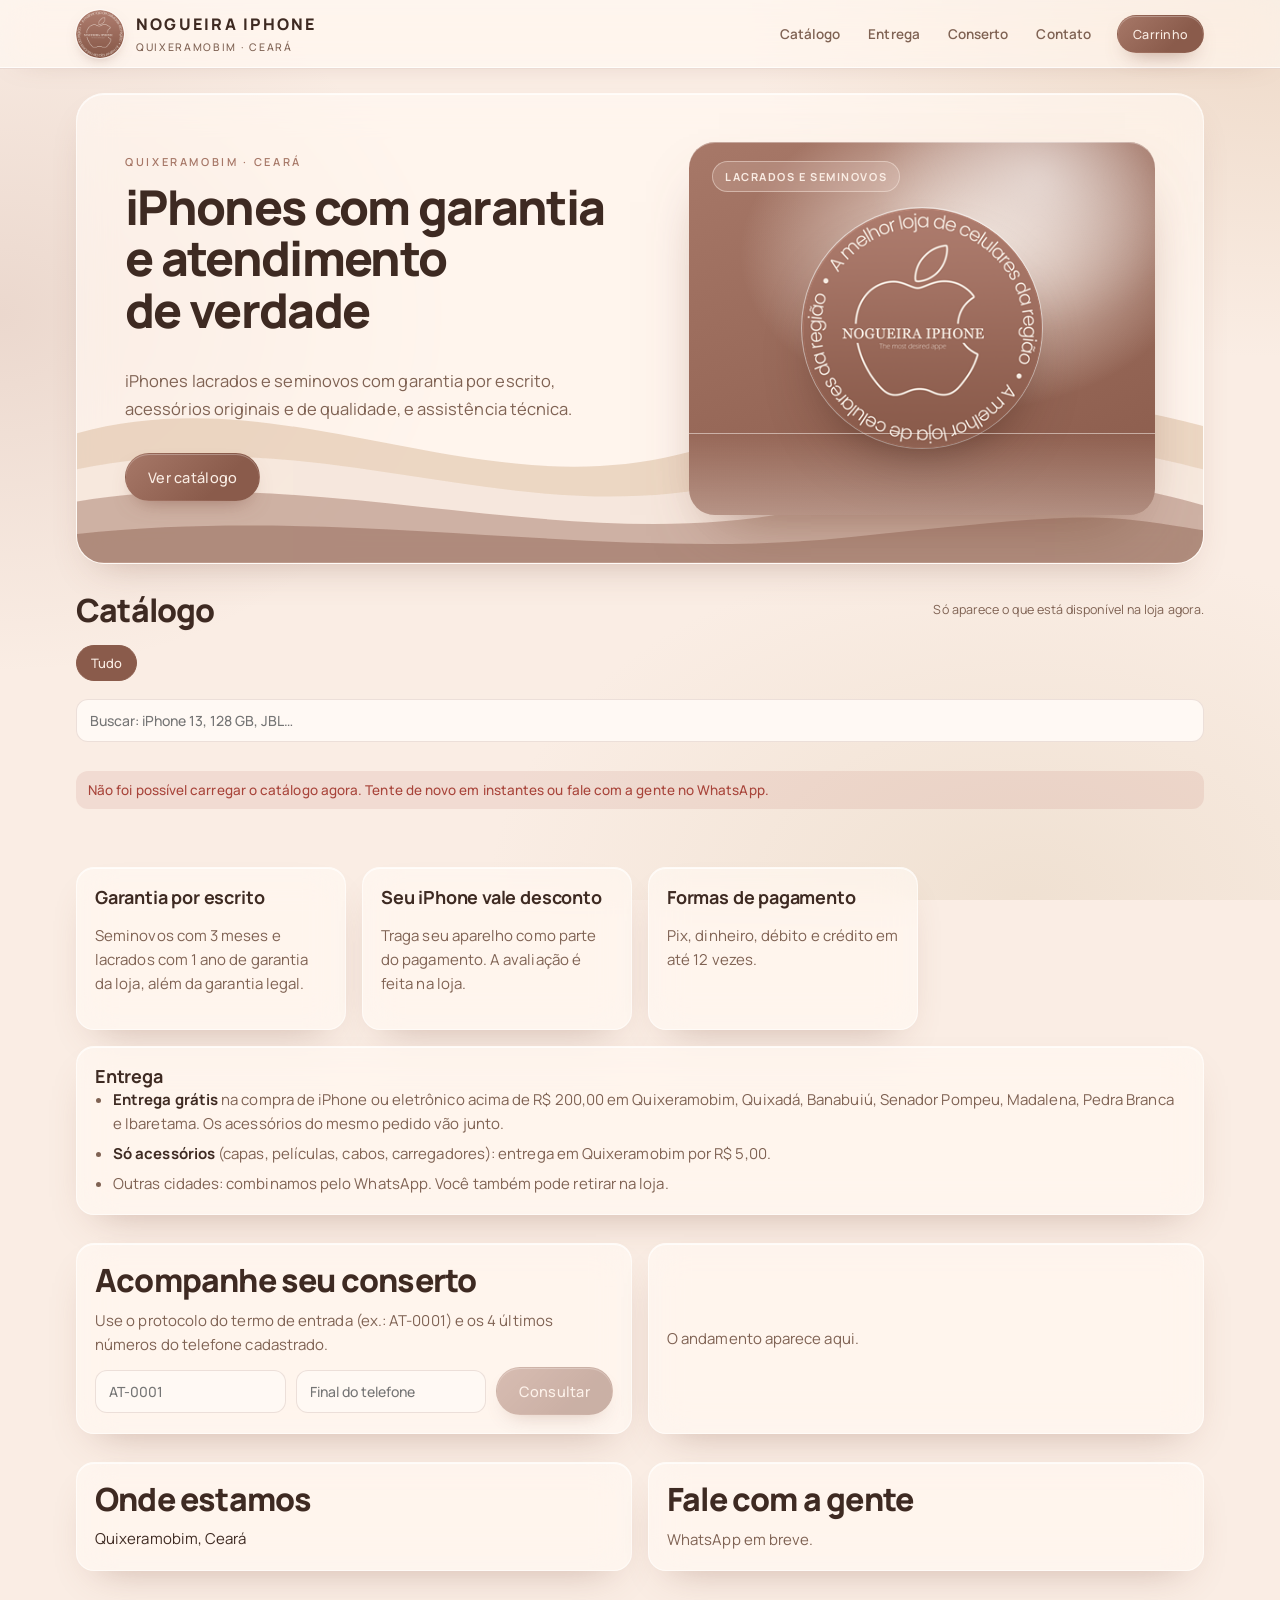
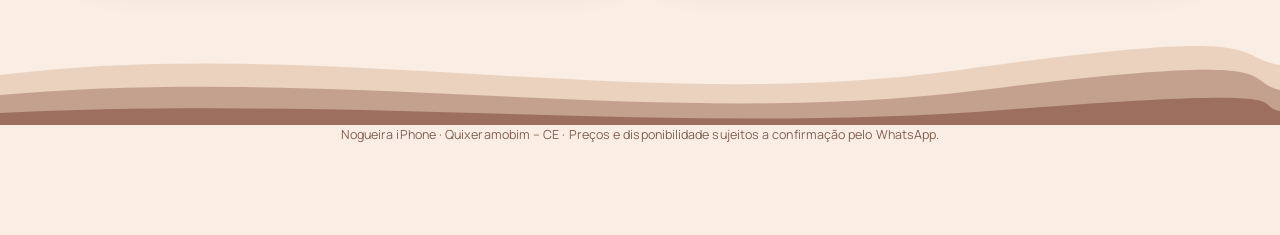
==== commit 6dcc3a2b: "Atualiza o site" ====
--- a/index.html
+++ b/index.html
@@ -9,9 +9,9 @@
   <link rel="icon" href="/selo.png">
   <link rel="preconnect" href="https://fonts.googleapis.com">
   <link rel="stylesheet" href="https://fonts.googleapis.com/css2?family=Manrope:wght@400;500;600;700;800&display=swap">
-  <script type="module" crossorigin src="/assets/site-rUTEYYtm.js"></script>
-  <link rel="modulepreload" crossorigin href="/assets/pedido-CYKybAZ8.js">
-  <link rel="stylesheet" crossorigin href="/assets/pedido-2u_RuqG2.css">
+  <script type="module" crossorigin src="/assets/site-CEi0pZBU.js"></script>
+  <link rel="modulepreload" crossorigin href="/assets/pedido-DVWXxihe.js">
+  <link rel="stylesheet" crossorigin href="/assets/pedido-yulRDHTz.css">
   <link rel="stylesheet" crossorigin href="/assets/site-BK49MYM8.css">
 </head>
 <body>
--- a/assets/pedido-yulRDHTz.css
+++ b/assets/pedido-yulRDHTz.css
@@ -0,0 +1 @@
+:root{--cafe:#8A5B4B;--terracota:#A77868;--areia:#D9B899;--linho:#E0CEB6;--creme:#FAEDE4;--bg:#FAEDE4;--bg-2:#F4E3D6;--ink:#3E2A22;--muted:#7F6253;--surface:rgba(255,250,246,.62);--surface-solid:#FFF9F4;--sunk:rgba(224,206,182,.38);--brand:#8A5B4B;--brand-2:#A77868;--brand-ink:#FAEDE4;--gold:#D9B899;--line:rgba(138,91,75,.16);--glass-hi:rgba(255,255,255,.75);--glass-edge:rgba(255,255,255,.55);--shadow:0 18px 40px -22px rgba(138,91,75,.45);--ok:#3D7A4E;--warn:#A06A16;--bad:#A8443A;--f-display:"Manrope",system-ui,-apple-system,"Segoe UI",sans-serif;--f-body:"Manrope",system-ui,-apple-system,"Segoe UI",sans-serif;--r:18px;--ease:cubic-bezier(.2,.7,.2,1)}@media(prefers-color-scheme:dark){:root:not([data-theme=light]){--bg:#231814;--bg-2:#2D1F19;--ink:#FAEDE4;--muted:#CDB3A2;--surface:rgba(60,42,34,.55);--surface-solid:#33241E;--sunk:rgba(167,120,104,.16);--brand:#D9B899;--brand-2:#A77868;--brand-ink:#2A1C17;--gold:#D9B899;--line:rgba(217,184,153,.16);--glass-hi:rgba(250,237,228,.14);--glass-edge:rgba(250,237,228,.1);--shadow:0 18px 40px -20px rgba(0,0,0,.6);--ok:#7CC492;--warn:#E3B15C;--bad:#E5877B;color-scheme:dark}}:root[data-theme=dark]{--bg:#231814;--bg-2:#2D1F19;--ink:#FAEDE4;--muted:#CDB3A2;--surface:rgba(60,42,34,.55);--surface-solid:#33241E;--sunk:rgba(167,120,104,.16);--brand:#D9B899;--brand-2:#A77868;--brand-ink:#2A1C17;--gold:#D9B899;--line:rgba(217,184,153,.16);--glass-hi:rgba(250,237,228,.14);--glass-edge:rgba(250,237,228,.1);--shadow:0 18px 40px -20px rgba(0,0,0,.6);--ok:#7CC492;--warn:#E3B15C;--bad:#E5877B;color-scheme:dark}*{box-sizing:border-box}body{margin:0;color:var(--ink);font:400 15px/1.6 var(--f-body);letter-spacing:.005em;background:radial-gradient(60vw 40vw at 100% 0%,color-mix(in srgb,var(--areia) 38%,transparent),transparent 70%),radial-gradient(50vw 40vw at 0% 35%,color-mix(in srgb,var(--terracota) 18%,transparent),transparent 70%),radial-gradient(60vw 40vw at 80% 100%,color-mix(in srgb,var(--linho) 40%,transparent),transparent 70%),var(--bg);background-attachment:fixed;min-height:100%}body:before{content:"";position:fixed;inset:0 0 auto;height:env(safe-area-inset-top,0px);z-index:10;background:var(--bg)}.wrap{max-width:1160px;margin:0 auto;padding-left:max(16px,env(safe-area-inset-left,0px));padding-right:max(16px,env(safe-area-inset-right,0px))}.glass,.card,.tbl,header.top,.herocard,.doc{background:var(--surface);-webkit-backdrop-filter:blur(18px) saturate(140%);backdrop-filter:blur(18px) saturate(140%);border:1px solid var(--glass-edge);box-shadow:inset 0 1px 0 var(--glass-hi),var(--shadow)}header.top{position:sticky;top:env(safe-area-inset-top,0px);z-index:5;border-width:0 0 1px;border-color:var(--line);box-shadow:inset 0 -1px 0 var(--glass-hi),0 8px 30px -24px #8a5b4b80}.topin{display:flex;align-items:center;gap:14px;flex-wrap:wrap;padding-block:10px}.brand{display:flex;align-items:center;gap:12px;margin-right:auto}.seal{width:48px;height:48px;border-radius:50%;object-fit:cover;box-shadow:0 0 0 1px var(--glass-edge),0 6px 16px -8px #8a5b4b99}.brand b{font:800 16px/1 var(--f-display);letter-spacing:.14em;text-transform:uppercase}.brand small{display:block;color:var(--muted);font:500 10.5px/1.4 var(--f-body);letter-spacing:.16em;text-transform:uppercase;margin-top:3px}.apps{display:flex;background:var(--sunk);border-radius:999px;padding:4px;border:1px solid var(--line)}.apps button{border:0;background:none;color:var(--muted);font:500 13.5px var(--f-body);letter-spacing:.04em;padding:9px 16px;border-radius:999px;cursor:pointer;transition:background .25s var(--ease),color .25s var(--ease)}.apps button[aria-pressed=true]{background:linear-gradient(135deg,var(--brand-2),var(--brand));color:var(--brand-ink);box-shadow:inset 0 1px #ffffff40,0 6px 14px -8px #8a5b4bb3}select,input,textarea{font:500 14px var(--f-body);color:var(--ink);background:var(--surface-solid);border:1px solid var(--line);border-radius:12px;padding:11px 13px;min-width:0;transition:border-color .2s,box-shadow .2s}select:focus,input:focus{outline:0;border-color:var(--brand-2);box-shadow:0 0 0 3px color-mix(in srgb,var(--areia) 45%,transparent)}button:focus-visible{outline:2px solid var(--brand-2);outline-offset:2px}.role{display:flex;align-items:center;gap:8px;font-size:12px;color:var(--muted);letter-spacing:.04em}.subnav{display:flex;gap:8px;overflow-x:auto;padding-block:14px;scrollbar-width:none}.subnav button{flex:none;border:1px solid var(--line);background:var(--surface);-webkit-backdrop-filter:blur(10px);backdrop-filter:blur(10px);color:var(--ink);padding:9px 16px;border-radius:999px;font:500 13.5px var(--f-body);cursor:pointer;transition:all .25s var(--ease)}.subnav button:hover{border-color:var(--brand-2)}.subnav button[aria-current=true]{border-color:var(--brand);color:var(--brand);box-shadow:inset 0 1px 0 var(--glass-hi)}main{padding-block:6px 56px}h1,h2,h3{font-family:var(--f-display);text-wrap:balance;margin:0;color:var(--ink)}h1{font-size:clamp(34px,5.2vw,60px);font-weight:800;line-height:1.04;letter-spacing:-.035em}h2{font-size:clamp(24px,2.8vw,32px);font-weight:800;line-height:1.15;letter-spacing:-.025em;margin-bottom:14px}h3{font-size:18px;font-weight:700;line-height:1.3;letter-spacing:-.01em}.eyebrow{font:600 11px/1 var(--f-body);letter-spacing:.24em;text-transform:uppercase;color:var(--brand-2)}.muted{color:var(--muted)}.grid{display:grid;gap:16px}.g4{grid-template-columns:repeat(auto-fit,minmax(210px,1fr))}.g3{grid-template-columns:repeat(auto-fit,minmax(260px,1fr))}.g2{grid-template-columns:repeat(auto-fit,minmax(320px,1fr))}@media(max-width:420px){.g2,.g3{grid-template-columns:1fr}}.card{border-radius:var(--r);padding:18px;min-width:0;transition:transform .35s var(--ease),box-shadow .35s var(--ease)}.kpi .lab{font:600 11px var(--f-body);text-transform:uppercase;letter-spacing:.14em;color:var(--muted)}.kpi .val{font:800 28px/1.15 var(--f-display);letter-spacing:-.02em;font-variant-numeric:tabular-nums;margin-top:6px}.kpi .sub{font-size:13px;color:var(--muted)}.btn{position:relative;overflow:hidden;display:inline-flex;align-items:center;justify-content:center;gap:8px;border:1px solid transparent;background:linear-gradient(135deg,var(--brand-2) 0%,var(--brand) 70%);color:var(--brand-ink);font:500 14.5px var(--f-body);letter-spacing:.02em;padding:12px 22px;border-radius:999px;cursor:pointer;min-height:48px;box-shadow:inset 0 1px #ffffff47,0 10px 22px -12px #8a5b4bcc;transition:transform .25s var(--ease),box-shadow .25s var(--ease),filter .25s}.btn:after{content:"";position:absolute;top:0;right:0;bottom:0;left:0;background:linear-gradient(110deg,transparent 30%,rgba(255,255,255,.28) 48%,transparent 66%);transform:translate(-120%);transition:transform .8s var(--ease)}.btn:hover:after{transform:translate(120%)}.btn:hover{transform:translateY(-1px);box-shadow:inset 0 1px #ffffff4d,0 14px 26px -12px #8a5b4bd9}.btn.ghost{background:var(--surface);color:var(--brand);border-color:color-mix(in srgb,var(--brand) 40%,transparent);box-shadow:inset 0 1px 0 var(--glass-hi);-webkit-backdrop-filter:blur(10px);backdrop-filter:blur(10px)}.btn.sm{min-height:38px;padding:7px 15px;font-size:12.5px}.btn.danger{background:transparent;border-color:var(--bad);color:var(--bad);box-shadow:none}.btn:disabled{opacity:.45;cursor:not-allowed;transform:none}.row{display:flex;gap:10px;flex-wrap:wrap;align-items:center}.between{justify-content:space-between}.tbl{overflow-x:auto;border-radius:var(--r);background:var(--surface-solid)}table{border-collapse:collapse;width:100%;font-variant-numeric:tabular-nums}th,td{text-align:left;padding:12px 14px;border-bottom:1px solid var(--line);white-space:nowrap;font-size:14px}th{font:600 11px var(--f-body);text-transform:uppercase;letter-spacing:.12em;color:var(--muted);background:var(--sunk)}tr:last-child td{border-bottom:0}td.num,th.num{text-align:right}.pill{display:inline-block;font:600 11.5px var(--f-body);letter-spacing:.04em;padding:3px 10px;border-radius:999px;border:1px solid currentColor;line-height:1.5}.p-ok{color:var(--ok)}.p-warn{color:var(--warn)}.p-bad{color:var(--bad)}.p-mute{color:var(--muted)}.p-brand{color:var(--brand)}.note{font-size:13px;color:var(--muted);border-left:2px solid var(--areia);padding:8px 12px;background:var(--sunk);border-radius:0 10px 10px 0}.alert{display:flex;gap:10px;padding:12px 14px;border-radius:14px;background:var(--sunk);border-left:3px solid var(--warn)}.alert.bad{border-left-color:var(--bad)}.alert.ok{border-left-color:var(--ok)}.steps{display:flex;gap:6px;flex-wrap:wrap;margin-bottom:16px}.steps span{font:500 12.5px var(--f-body);padding:6px 12px;border-radius:999px;background:var(--sunk);color:var(--muted)}.steps span.on{background:linear-gradient(135deg,var(--brand-2),var(--brand));color:var(--brand-ink)}.steps span.done{color:var(--ok)}.pick{display:flex;justify-content:space-between;gap:10px;align-items:center;padding:13px 14px;border:1px solid var(--line);border-radius:14px;background:var(--surface-solid);cursor:pointer;text-align:left;width:100%;font:inherit;color:inherit;transition:border-color .2s,box-shadow .2s}.pick:hover{border-color:var(--brand-2)}.pick[aria-pressed=true]{border-color:var(--brand);box-shadow:0 0 0 3px color-mix(in srgb,var(--areia) 40%,transparent)}.list{display:grid;gap:8px}label.f{display:grid;gap:5px;font:500 12.5px var(--f-body);color:var(--muted);letter-spacing:.02em}.hero{margin-top:calc(-1*env(safe-area-inset-top,0px));padding-top:calc(env(safe-area-inset-top,0px) + 6px)}.herocard{display:grid;grid-template-columns:minmax(0,1.15fr) minmax(0,1fr);gap:28px;align-items:center;border-radius:28px;padding:clamp(22px,4vw,48px);overflow:hidden;position:relative}@media(max-width:760px){.herocard{grid-template-columns:1fr}}.waves{position:absolute;inset:auto 0 0 0;width:100%;height:46%;z-index:0;opacity:.9;pointer-events:none}.herocard>:not(.waves){position:relative;z-index:1}.wave{display:none}.stage{position:relative;aspect-ratio:5/4;max-width:100%;border-radius:26px;overflow:hidden;background:radial-gradient(70% 60% at 60% 30%,rgba(250,237,228,.95),transparent 70%),linear-gradient(160deg,#a77868,#8a5b4b);box-shadow:inset 0 1px #ffffff59,0 30px 60px -30px #8a5b4bcc}.stage:before{content:"";position:absolute;inset:-30% -10% auto 40%;height:80%;background:radial-gradient(closest-side,rgba(255,255,255,.55),transparent);filter:blur(10px)}.stage .floor{position:absolute;inset:auto 0 0;height:22%;background:linear-gradient(180deg,#faede400,#faede459);border-top:1px solid rgba(255,255,255,.25)}.slot{position:absolute;display:grid;place-items:center;text-align:center;padding:10px;border-radius:18px;font:600 11px/1.4 var(--f-body);letter-spacing:.12em;text-transform:uppercase;color:#faede4;background:#faede424;border:1px dashed rgba(250,237,228,.6);-webkit-backdrop-filter:blur(6px);backdrop-filter:blur(6px)}.slot img{position:absolute;top:0;right:0;bottom:0;left:0;width:100%;height:100%;object-fit:contain}.slot.bag{left:8%;top:18%;width:46%;height:66%;transform:rotate(-4deg)}.slot.phones{right:7%;top:24%;width:42%;height:62%;box-shadow:0 30px 40px -24px #28140eb3}.badge{position:absolute;left:50%;bottom:7%;transform:translate(-50%);width:clamp(64px,16%,96px);aspect-ratio:1;border-radius:50%;overflow:hidden;box-shadow:0 0 0 1px #fff9,0 12px 26px -10px #28140eb3}.badge img{width:100%;height:100%;object-fit:cover;display:block}.stage .tag{position:absolute;z-index:2;left:5%;top:5%;padding:7px 12px;border-radius:999px;font:700 11px var(--f-body);letter-spacing:.14em;text-transform:uppercase;color:#faede4;background:#faede429;border:1px solid rgba(250,237,228,.45);-webkit-backdrop-filter:blur(10px);backdrop-filter:blur(10px)}@media(max-width:760px){.stage{order:-1;aspect-ratio:16/11}.herocard{gap:18px}.lead{font-size:15px}}@media(prefers-reduced-motion:no-preference){.stage .slot.phones{animation:bob 6s ease-in-out infinite}@keyframes bob{50%{transform:translateY(-6px)}}}.lead{font-size:16.5px;line-height:1.7;color:var(--muted);max-width:46ch}.prod{display:grid;gap:10px;padding:12px 12px 16px}.prod:hover{transform:translateY(-3px);box-shadow:inset 0 1px 0 var(--glass-hi),0 26px 50px -26px #8a5b4b99}.prod .ph{aspect-ratio:4/5;max-width:100%;border-radius:14px;display:grid;place-items:center;color:var(--muted);font:500 12px var(--f-body);letter-spacing:.08em;text-transform:uppercase;background:radial-gradient(80% 60% at 50% 35%,var(--surface-solid),var(--linho) 120%);border:1px solid var(--line)}.prod h3{font-size:20px;font-weight:700;letter-spacing:-.02em}.prod>:not(.ph){padding-inline:6px}.price{font:800 26px/1.1 var(--f-display);letter-spacing:-.03em;font-variant-numeric:tabular-nums;color:var(--ink)}.toast{position:fixed;left:50%;bottom:calc(20px + env(safe-area-inset-bottom,0px));transform:translate(-50%);background:var(--ink);color:var(--bg);padding:13px 20px;border-radius:14px;font:500 14px var(--f-body);max-width:min(92vw,520px);z-index:20;box-shadow:0 14px 40px -12px #0006}.chat{display:grid;gap:10px;max-height:420px;overflow-y:auto;padding:4px}.msg{max-width:85%;padding:11px 15px;border-radius:16px;font-size:14px;white-space:pre-line}.msg.me{justify-self:end;background:linear-gradient(135deg,var(--brand-2),var(--brand));color:var(--brand-ink)}.msg.ai{background:var(--surface-solid);border:1px solid var(--line)}.msg .src{display:block;margin-top:6px;font-size:11px;color:var(--muted)}.chips{display:flex;gap:6px;flex-wrap:wrap}.chips button{border:1px solid var(--line);background:var(--surface-solid);color:var(--ink);padding:7px 12px;border-radius:999px;font:500 12.5px var(--f-body);cursor:pointer}.doc{border:1px dashed var(--areia);border-radius:14px;padding:18px;font-size:13px;background:var(--surface-solid)}.doc h4{font:800 14px var(--f-display);margin:0 0 6px;letter-spacing:.14em}.lock{text-align:center;padding:48px 16px}.kan{display:grid;grid-template-columns:repeat(6,minmax(190px,1fr));gap:10px;overflow-x:auto;padding-bottom:6px}.kan .col{background:var(--sunk);border-radius:16px;padding:10px;display:grid;gap:8px;align-content:start;min-height:120px;border:1px solid var(--line)}.kan .col h3{font:600 13px var(--f-body);letter-spacing:.04em}.sec{display:grid;gap:16px;margin-top:28px}footer.foot{margin-top:40px;position:relative;overflow:hidden}footer.foot svg{display:block;width:100%;height:90px}@media(prefers-reduced-motion:reduce){*{transition:none!important;animation:none!important}.btn:after{display:none}}@media(prefers-reduced-motion:no-preference){.herocard,.sec{animation:rise .7s var(--ease) both}.sec{animation-delay:.08s}@keyframes rise{0%{transform:translateY(10px)}to{transform:none}}}.split{display:grid;gap:4px;margin:10px 0 6px}.split span{display:flex;justify-content:space-between;gap:8px;font:500 13px var(--f-body);color:var(--muted);padding:6px 10px;border-radius:10px;background:var(--sunk)}.split b{font:800 14px var(--f-display);color:var(--ink);letter-spacing:-.01em;font-variant-numeric:tabular-nums;white-space:nowrap}.sugest{padding:14px;border-radius:14px;background:linear-gradient(135deg,color-mix(in srgb,var(--areia) 30%,transparent),var(--sunk));border:1px solid color-mix(in srgb,var(--brand-2) 35%,transparent)}textarea{font:400 14px/1.6 var(--f-body);resize:vertical;width:100%}input[type=file]{font-size:13px;padding:8px}html,body,#raiz{min-height:100%}.auth{min-height:100vh;display:grid;place-items:center;padding-block:32px;padding-left:max(16px,env(safe-area-inset-left,0px));padding-right:max(16px,env(safe-area-inset-right,0px))}.auth-card{width:min(440px,100%);border-radius:24px;padding:clamp(22px,5vw,36px);display:grid;gap:16px}.auth-card .topo{display:grid;justify-items:center;gap:10px;text-align:center}.auth-card .topo img{width:76px;height:76px;border-radius:50%;box-shadow:0 0 0 1px var(--glass-edge),0 12px 26px -12px #8a5b4bb3}.auth-card h1{font-size:26px;letter-spacing:-.03em}.auth-card form{display:grid;gap:12px}.auth-card input,.auth-card .btn{width:100%}.link{background:none;border:0;padding:4px;color:var(--brand);font:600 13.5px var(--f-body);cursor:pointer;text-decoration:underline;text-underline-offset:3px}.erro{color:var(--bad);font:500 13.5px var(--f-body);background:color-mix(in srgb,var(--bad) 10%,transparent);border-radius:12px;padding:10px 12px}.ok{color:var(--ok);font:500 13.5px var(--f-body);background:color-mix(in srgb,var(--ok) 10%,transparent);border-radius:12px;padding:10px 12px}.centro{text-align:center}.carregando{min-height:100vh;display:grid;place-items:center;color:var(--muted);font:500 14px var(--f-body)}.lista-equipe{display:grid;gap:10px}.pessoa{display:flex;flex-wrap:wrap;gap:10px;align-items:center;justify-content:space-between}.pessoa .quem{display:grid;gap:2px;min-width:0}.pessoa .quem b{font:700 16px var(--f-display)}.pessoa .quem span{color:var(--muted);font-size:13px;overflow-wrap:anywhere}.vazio{color:var(--muted);padding:12px 0}.form{gap:14px}.campos{display:grid;gap:12px;grid-template-columns:repeat(auto-fit,minmax(190px,1fr))}.campos>div{display:grid;gap:6px;min-width:0}.campos .largo,.largo{grid-column:1/-1}.campos input,.campos select{width:100%}.sunk{background:var(--sunk);border-radius:14px;padding:14px}main{padding-bottom:48px}.venda{display:grid;gap:16px;grid-template-columns:minmax(0,1fr) minmax(300px,380px);align-items:start}.resumo-venda{position:sticky;top:84px}.linha-item{display:flex;justify-content:space-between;align-items:center;gap:10px;flex-wrap:wrap;padding:10px 12px;border:1px solid var(--line);border-radius:14px;background:var(--surface-solid)}.pag{display:flex;gap:8px}.pag select{flex:0 0 auto}.pag input{flex:1;min-width:0}.split label{color:inherit}td small{overflow-wrap:anywhere}@media(max-width:860px){.venda{grid-template-columns:1fr}.resumo-venda{position:static}}.impressao-fundo{position:fixed;top:0;right:0;bottom:0;left:0;z-index:50;overflow:auto;background:color-mix(in srgb,#1b120e 72%,transparent);-webkit-backdrop-filter:blur(6px);backdrop-filter:blur(6px);padding:0 16px 40px}.impressao-barra{position:sticky;top:0;z-index:1;display:flex;flex-wrap:wrap;gap:10px;align-items:center;justify-content:space-between;max-width:820px;margin:0 auto 18px;padding:12px 16px;border-radius:0 0 16px 16px;background:var(--surface-solid);color:var(--ink);box-shadow:0 10px 30px -16px #0009}.folha{margin:0 auto;background:#fff;color:#2b211d;box-shadow:0 20px 50px -20px #0009;font:400 12.5px/1.45 var(--f-body)}.folha.a4{width:min(794px,100%);min-height:1050px;padding:44px 48px}.folha.bobina{width:302px;padding:14px 12px;font-size:11px}.doc-corpo{display:grid;gap:16px}.doc-cab{display:flex;gap:14px;align-items:center;border-bottom:2px solid #8A5B4B;padding-bottom:12px}.doc-cab img{width:56px;height:56px;border-radius:50%}.doc-cab>div{display:grid;gap:1px;flex:1;min-width:0}.doc-cab b{font:800 18px var(--f-display);letter-spacing:-.01em;color:#8a5b4b}.doc-cab small,.doc-bloco small{color:#6b5a52;font-size:11px}.doc-num{text-align:right;flex:0 0 auto!important}.doc-num span{font:700 10px var(--f-body);text-transform:uppercase;letter-spacing:.12em;color:#8a5b4b}.doc-num b{color:#2b211d!important;font-size:16px!important}.doc-bloco{display:grid;grid-template-columns:repeat(auto-fit,minmax(200px,1fr));gap:12px;background:#faede4;border-radius:10px;padding:10px 12px}.doc-bloco>div{display:grid;gap:1px}.doc-bloco span{font:700 9.5px var(--f-body);text-transform:uppercase;letter-spacing:.12em;color:#8a5b4b}.doc-tab{width:100%;border-collapse:collapse}.doc-tab th{font:700 9.5px var(--f-body);text-transform:uppercase;letter-spacing:.1em;color:#8a5b4b;text-align:left;border-bottom:1px solid #D9B899;padding:6px 4px}.doc-tab td{border-bottom:1px solid #eee2d8;padding:7px 4px;vertical-align:top}.doc-tab .num{text-align:right;white-space:nowrap}.doc-totais{display:grid;gap:3px;justify-items:stretch}.doc-totais span{display:flex;justify-content:space-between;gap:10px}.doc-totais .forte{font:800 15px var(--f-display);border-top:1px solid #D9B899;padding-top:6px;margin-top:2px}.doc-nota{margin:0;color:#6b5a52;font-size:11px}.doc-cancelada{margin:0;padding:8px 10px;border:2px solid #b3261e;color:#b3261e;font-weight:800;text-align:center;border-radius:8px}.doc-clausulas{margin:0;padding-left:18px;display:grid;gap:6px;font-size:11.5px}.doc-assin{display:grid;grid-template-columns:1fr 1fr;gap:28px;margin-top:36px}.doc-assin div{display:grid;gap:4px;text-align:center}.doc-assin span{border-top:1px solid #2b211d;height:1px}.doc-assin small{font-size:11px;color:#6b5a52}.folha.bobina .doc-cab{flex-wrap:wrap}.folha.bobina .doc-cab img{width:40px;height:40px}.folha.bobina .doc-num{text-align:left;width:100%}.folha.bobina .doc-bloco{grid-template-columns:1fr;background:none;padding:0}.folha.bobina .doc-assin{grid-template-columns:1fr;gap:26px}@media print{body.imprimindo{background:#fff!important}body.imprimindo:before{display:none!important}body.imprimindo>:not(.impressao-fundo){display:none!important}.nao-imprimir{display:none!important}.impressao-fundo{position:static;background:none;-webkit-backdrop-filter:none;backdrop-filter:none;padding:0;overflow:visible}.folha{box-shadow:none;width:auto!important;min-height:0;padding:0!important}*{-webkit-print-color-adjust:exact;print-color-adjust:exact}}.doc-corpo{grid-template-columns:minmax(0,1fr)}.folha.bobina .doc-tab{table-layout:fixed}.folha.bobina .doc-tab th:nth-child(2),.folha.bobina .doc-tab td:nth-child(2){width:30px}.folha.bobina .doc-tab th:nth-child(3),.folha.bobina .doc-tab td:nth-child(3){width:78px}.folha.bobina .doc-tab td{overflow-wrap:anywhere}.folha.bobina .doc-totais span{flex-wrap:wrap}.doc-tab td{white-space:normal}.folha.bobina .doc-tab td:first-child{word-break:break-all}.folha.bobina .doc-tab td.num{white-space:nowrap}.contador{display:inline-grid;place-items:center;min-width:20px;height:20px;padding:0 6px;margin-left:6px;border-radius:999px;background:var(--brand);color:#fff;font:700 11px var(--f-body)}.aviso{display:grid;gap:8px;padding:14px 16px}.aviso.lido{opacity:.7}.aviso.alta{border-left:3px solid var(--bad)}.aviso .ponto{display:inline-block;width:8px;height:8px;border-radius:50%;background:var(--brand);margin-right:8px;vertical-align:middle}.aviso-corpo{margin:0;white-space:pre-line;font-size:13.5px;color:var(--muted)}.fotos-lista{display:flex;flex-wrap:wrap;gap:10px}.fotos-lista figure{margin:0;width:132px;display:grid;gap:6px}.fotos-lista figure img{width:132px;height:132px;object-fit:cover;border-radius:12px;border:1px solid var(--line);background:var(--sunk)}.fotos-lista figure.capa img{outline:2px solid var(--brand);outline-offset:1px}.fotos-lista figcaption{gap:4px;flex-wrap:wrap}.fotos-add{width:132px;height:132px;border:1.5px dashed var(--line);border-radius:12px;display:grid;place-content:center;justify-items:center;gap:4px;color:var(--muted);font:600 13px var(--f-body);cursor:pointer;transition:border-color .2s,color .2s}.fotos-add:hover{border-color:var(--brand);color:var(--brand)}.fotos-add span[aria-hidden]{font-size:26px;line-height:1}.fotos-add.desabilitado{opacity:.5;pointer-events:none}.linha-fotos>td{background:var(--sunk)}.mini-foto{width:36px;height:36px;object-fit:cover;border-radius:8px;vertical-align:middle;margin-right:8px;border:1px solid var(--line)}.checklist{display:grid;grid-template-columns:repeat(auto-fill,minmax(230px,1fr));gap:8px}.check-item{display:flex;justify-content:space-between;align-items:center;gap:8px;padding:8px 10px;border-radius:12px;background:var(--sunk);font:500 13.5px var(--f-body)}.check-item select{width:auto;padding:6px 8px;font-size:13px}.linha-tempo{list-style:none;margin:0;padding:0 0 0 14px;border-left:2px solid var(--line);display:grid;gap:12px}.linha-tempo li{position:relative;font-size:13.5px}.linha-tempo li:before{content:"";position:absolute;left:-20px;top:5px;width:10px;height:10px;border-radius:50%;background:var(--brand)}.linha-tempo li div{color:var(--muted);margin-top:2px}.subnav.sub2{padding-block:0}.alerta{display:flex;align-items:center;gap:10px;width:100%;text-align:left;padding:11px 14px;border-radius:12px;border:0;border-left:3px solid var(--warn);background:var(--sunk);color:var(--ink);font:500 14px var(--f-body);cursor:pointer}.alerta span:nth-child(2){flex:1}.alerta .ponto{width:8px;height:8px;border-radius:50%;background:var(--warn);flex:none}.alerta.a-alto{border-left-color:var(--bad)}.alerta.a-alto .ponto{background:var(--bad)}.alerta.a-baixo{border-left-color:var(--line)}.alerta.a-baixo .ponto{background:var(--muted)}.alerta:hover{box-shadow:0 0 0 1px var(--brand-2)}.barras{display:flex;align-items:flex-end;gap:4px;height:160px;overflow-x:auto;padding-top:6px}.barra{flex:1 0 22px;display:grid;grid-template-rows:1fr auto;height:100%;gap:4px;text-align:center}.barra span{align-self:end;background:var(--brand);border-radius:6px 6px 2px 2px;min-height:4px}.barra small{font-size:10px;color:var(--muted)}.mini-tab{width:100%;border-collapse:collapse;font-size:13.5px}.mini-tab td{padding:7px 4px;border-bottom:1px solid var(--line)}.mini-tab .num{text-align:right;white-space:nowrap}button.card.clicavel{border:1px solid var(--line);background:var(--surface-solid);color:inherit;font:inherit;text-align:left;cursor:pointer}button.card.clicavel:hover{border-color:var(--brand-2)}.acoes-linha{gap:6px;margin-top:8px}.acoes-linha .btn.sm{min-height:32px;padding:5px 12px}.tbl tr.grupo-cab td{background:var(--sunk);padding-top:10px;padding-bottom:10px}.gerente-chat{display:flex;flex-direction:column;gap:10px;max-height:56vh;min-height:220px;overflow-y:auto}.bolha{max-width:min(620px,88%);padding:10px 14px;border-radius:16px;line-height:1.45;font-size:15px;white-space:pre-wrap}.bolha.gerente{align-self:flex-start;background:var(--sunk);border:1px solid var(--line);border-bottom-left-radius:6px}.bolha.eu{align-self:flex-end;background:var(--brand);color:var(--brand-ink);border-bottom-right-radius:6px}.gerente-entrada{gap:8px;flex-wrap:nowrap}.gerente-entrada input{min-width:0}.btn.mic.ouvindo{background:var(--bad);border-color:var(--bad);color:#fff;animation:pulsar 1.2s var(--ease) infinite}@keyframes pulsar{50%{opacity:.7}}@media(prefers-reduced-motion:reduce){.btn.mic.ouvindo{animation:none}}@media(max-width:560px){.gerente-entrada{flex-wrap:wrap}.gerente-entrada input{flex-basis:100%;order:-1}}.zap-chat{display:flex;flex-direction:column;gap:8px;max-height:60vh;min-height:260px;overflow-y:auto;background:var(--sunk)}.zap{max-width:min(560px,86%);padding:9px 12px;border-radius:12px;line-height:1.45;font-size:14.5px;white-space:pre-wrap;overflow-wrap:anywhere}.zap.robo{align-self:flex-start;background:var(--surface-solid);border:1px solid var(--line);border-top-left-radius:4px}.zap.cliente{align-self:flex-end;background:var(--brand);color:var(--brand-ink);border-top-right-radius:4px}.zap.aviso{align-self:center;max-width:94%;background:transparent;color:var(--muted);font-size:12.5px;text-align:center;padding:2px 8px}:root{--g-custo:#9A5638;--g-ganho:#D9A05B}@media(prefers-color-scheme:dark){:root:not([data-theme=light]){--g-custo:#A84F38;--g-ganho:#B68A31}}:root[data-theme=dark]{--g-custo:#A84F38;--g-ganho:#B68A31}.g-custo,.g-ganho,.g-perda{display:block;height:100%}.g-custo{background:var(--g-custo)}.g-ganho{background:var(--g-ganho)}.g-perda{background:repeating-linear-gradient(135deg,var(--bad) 0 3px,transparent 3px 6px);opacity:.8}.g-legenda{display:flex;flex-wrap:wrap;gap:14px;font-size:13px;color:var(--muted)}.g-legenda span{display:inline-flex;align-items:center;gap:6px}.g-legenda i{display:inline-block;width:12px;height:12px;border-radius:3px}.g-legenda i.g-perda{height:12px}.g-barras-h{display:grid;gap:4px}.g-linha{display:grid;grid-template-columns:minmax(150px,240px) 1fr minmax(92px,auto);gap:12px;align-items:center;padding:6px 4px;border-radius:10px;outline:none}.g-linha:hover,.g-linha:focus-visible{background:var(--sunk)}.g-nome{display:flex;gap:8px;align-items:center;min-width:0}.g-nome img,.g-sem-foto{width:34px;height:34px;border-radius:8px;object-fit:cover;flex:none;background:var(--sunk);display:grid;place-items:center;font-size:16px}.g-nome span{display:grid;min-width:0;font-size:13.5px;line-height:1.3}.g-nome b{overflow:hidden;text-overflow:ellipsis;white-space:nowrap}.g-nome small{font-size:11.5px}.g-trilho{display:flex;height:18px;gap:2px;align-items:stretch}.g-trilho>span:first-child{border-radius:2px 0 0 2px}.g-trilho>span:last-child{border-radius:0 4px 4px 0}.g-trilho>span:only-child{border-radius:2px 4px 4px 2px}.g-valor{display:grid;justify-items:end;font-variant-numeric:tabular-nums;font-size:13.5px;line-height:1.25}.g-valor small{font-size:11.5px}.g-neg{color:var(--bad)}.g-meses{display:flex;align-items:flex-end;gap:10px;height:180px;overflow-x:auto;padding-top:6px}.g-mes{flex:1 0 44px;display:grid;grid-template-rows:1fr auto;height:100%;gap:4px;text-align:center;border-radius:8px;outline:none}.g-mes:hover,.g-mes:focus-visible{background:var(--sunk)}.g-par{display:flex;align-items:flex-end;justify-content:center;gap:2px;height:100%}.g-par span{width:14px;min-height:2px;border-radius:4px 4px 0 0}.g-mes small{font-size:11px;color:var(--muted)}.g-dica{position:fixed;z-index:50;transform:translate(-50%,calc(-100% - 8px));pointer-events:none;background:var(--surface-solid);color:var(--ink);border:1px solid var(--line);box-shadow:var(--shadow);border-radius:10px;padding:8px 10px;font-size:12.5px;line-height:1.45;white-space:nowrap}@media(max-width:600px){.g-linha{grid-template-columns:1fr auto;grid-template-areas:"n v" "t t"}.g-nome{grid-area:n}.g-valor{grid-area:v}.g-trilho{grid-area:t}}.impressao-aviso{max-width:820px;margin:0 auto 12px}.folhas{display:grid;justify-content:center;gap:24px;padding-bottom:24px}.impressao-fundo .folhas:not(.exportando) .pagina.a4-deitada{zoom:var(--z,1)}@media(max-width:1240px){.impressao-fundo .folhas{--z:.82}}@media(max-width:1020px){.impressao-fundo .folhas{--z:.66}}@media(max-width:820px){.impressao-fundo .folhas{--z:.5}}@media(max-width:620px){.impressao-fundo .folhas{--z:.34}}.pagina{background:#fff;color:#1d1510;box-shadow:0 20px 50px -20px #0009;font:400 8.3pt/1.38 var(--f-body);break-after:page;page-break-after:always}.pagina:last-child{break-after:auto;page-break-after:auto}.pagina.bobina{width:302px;padding:14px 12px;font-size:11px}.pagina.a4-deitada{width:297mm;height:210mm;display:grid;grid-template-columns:1fr 1fr;position:relative;overflow:hidden;box-sizing:border-box}.pagina .dobra{position:absolute;left:50%;top:4mm;bottom:4mm;border-left:.3mm dashed #c9b6a6}.metade{height:210mm;padding:8mm 9mm 8mm 10mm;overflow:hidden;box-sizing:border-box;display:flex;flex-direction:column;gap:2.2mm}.metade.direita{padding:8mm 10mm 8mm 9mm;justify-content:space-between}.metade-conteudo{display:flex;flex-direction:column;gap:2.2mm;min-height:0}.pagina .doc-cab{display:flex;align-items:center;gap:3mm;padding-bottom:2mm;border-bottom:.4mm solid #8A5B4B}.pagina .doc-cab img{width:13mm;height:13mm;border-radius:50%}.pagina .doc-cab>div:nth-child(2){display:grid;flex:1;min-width:0}.pagina .doc-cab b{font:800 12pt/1.1 var(--f-display);color:#5e3a2e}.pagina .doc-cab small{font-size:7.2pt;color:#4a3a31}.pagina .doc-num{display:grid;text-align:right;font-size:7.4pt}.pagina .doc-num b{font:800 10pt var(--f-display);color:#1d1510}.doc-sec h4{margin:0 0 1mm;font:800 7.4pt var(--f-body);text-transform:uppercase;letter-spacing:.08em;color:#8a5b4b;border-bottom:.2mm solid #e3d3c4;padding-bottom:.6mm}.doc-campos{display:grid;grid-template-columns:repeat(3,minmax(0,1fr));gap:.8mm 3mm;margin:0}.doc-campos div{min-width:0}.doc-campos dt{font-size:6.6pt;color:#5c4a40;text-transform:uppercase;letter-spacing:.04em}.doc-campos dd{margin:0;font-weight:700;overflow-wrap:anywhere}.doc-linha{display:flex;justify-content:space-between;gap:3mm;padding:.3mm 0}.doc-linha b{white-space:nowrap}.doc-linha.forte{font-weight:800;font-size:9pt;border-top:.2mm solid #e3d3c4;padding-top:.8mm}.pagina .doc-clausulas{margin:0;padding-left:4.2mm;display:grid;gap:.9mm;font-size:7.5pt;line-height:1.36;text-align:justify}.doc-titulo-metade{margin:0 0 1mm;font:800 10pt/1.2 var(--f-display);color:#5e3a2e}.doc-txt{margin:0}.doc-ref{margin:0;padding:1.5mm 2mm;border:.3mm solid #8A5B4B;border-radius:1.5mm}.doc-destaque{padding:1.5mm 2mm;border-left:.8mm solid #8A5B4B;background:#f6ede6}.doc-testes{display:grid;grid-template-columns:repeat(3,minmax(0,1fr));gap:.4mm 2mm;font-size:7.4pt}.doc-linhas-livres{display:grid;gap:7mm;margin-top:4mm}.doc-linhas-livres span{border-bottom:.2mm solid #cdbdb0}.doc-assinaturas{display:grid;gap:1.2mm;font-size:7.6pt;border-top:.3mm solid #e3d3c4;padding-top:2mm}.doc-assinaturas p{margin:0}.pagina .doc-assin{display:grid;grid-template-columns:1fr 1fr;gap:6mm;margin-top:9mm}.pagina .doc-assin div{display:grid;gap:1mm;text-align:center}.pagina .doc-assin span{border-top:.3mm solid #1d1510}.pagina .doc-assin small{font-size:7pt}.pagina .doc-cancelada{margin:0;padding:1.5mm 2mm;border:.4mm solid #A8443A;color:#a8443a;font-weight:800;border-radius:1.5mm}.pagina.complemento{display:flex;flex-direction:column;gap:3mm;padding:10mm 12mm}.complemento-cab{display:grid;border-bottom:.4mm solid #8A5B4B;padding-bottom:2mm}.complemento-colunas{columns:2;column-gap:12mm;flex:1}.complemento-colunas li{break-inside:avoid}.folhas.pb .pagina{filter:grayscale(1) contrast(1.15)}.folhas.pb .doc-destaque{background:#eee}.quadro-impressao .folhas{display:block;padding:0;gap:0}.quadro-impressao .pagina{box-shadow:none;margin:0}.prazos{list-style:none;margin:0;padding:0;display:grid;gap:4px;font-size:13.5px}.prazos li{display:flex;flex-wrap:wrap;justify-content:space-between;gap:4px 10px;padding:4px 0;border-bottom:1px solid var(--line)}.prazos li span{color:var(--muted)}.prazos li.alerta-txt b{color:var(--bad)}.doc-2col{display:grid;grid-template-columns:1fr 1fr;gap:0 5mm}.metade,.metade-conteudo{gap:1.6mm}.doc-sec h4{margin-bottom:.7mm}.pagina .doc-clausulas{font-size:7.3pt;line-height:1.3;gap:.6mm}.pagina .doc-cab img{width:11mm;height:11mm}.metade-conteudo{flex:1 1 auto;overflow:hidden}.pagina.a4-deitada{font-size:var(--fs,9pt);line-height:1.34}.a4-deitada .metade,.a4-deitada .metade-conteudo{gap:.5em}.a4-deitada .doc-cab b{font-size:1.55em}.a4-deitada .doc-cab small{font-size:.82em}.a4-deitada .doc-num{font-size:.86em}.a4-deitada .doc-num b{font-size:1.25em}.a4-deitada .doc-titulo-metade{font-size:1.18em;text-transform:uppercase;letter-spacing:.04em;margin:0}.a4-deitada .doc-sec h4{font-size:.82em;margin-bottom:.15em}.a4-deitada .doc-campos{gap:.15em 1em}.a4-deitada .doc-campos dt{font-size:.74em}.a4-deitada .doc-linha{padding:.05em 0}.a4-deitada .doc-linha.forte{font-size:1.06em}.a4-deitada .doc-clausulas{font-size:1em;line-height:1.34;gap:.3em;padding-left:1.2em}.a4-deitada .doc-txt,.a4-deitada .doc-destaque{font-size:.95em}.a4-deitada .doc-assinaturas{font-size:.92em;gap:.3em}.doc-assin-linha{display:grid;gap:1mm;margin-top:8mm;text-align:center}.doc-assin-linha span{border-top:.3mm solid #1d1510}.doc-assin-linha small{font-size:.9em}.doc-sem-entrada{color:#5c4a40;margin-top:4mm}.a4-deitada .doc-txt,.a4-deitada .doc-destaque,.a4-deitada .doc-campos dd{overflow-wrap:anywhere}
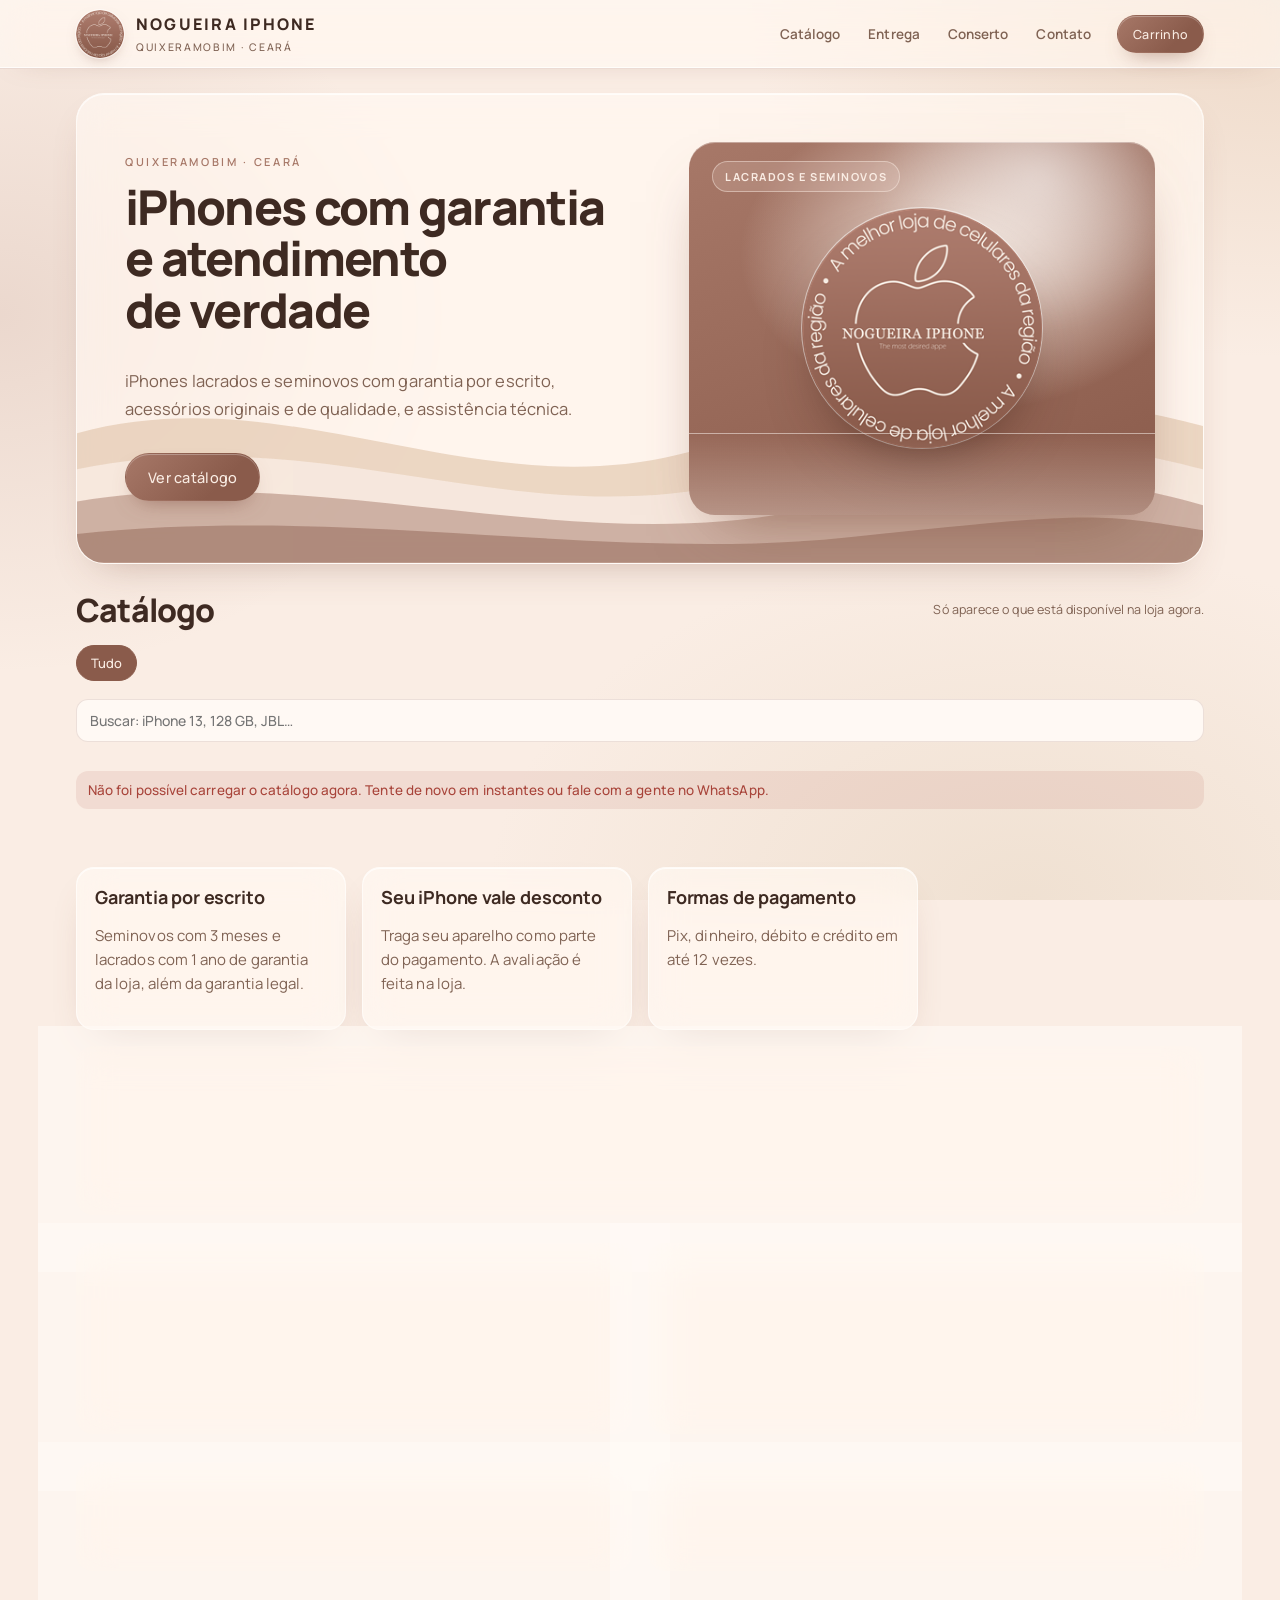
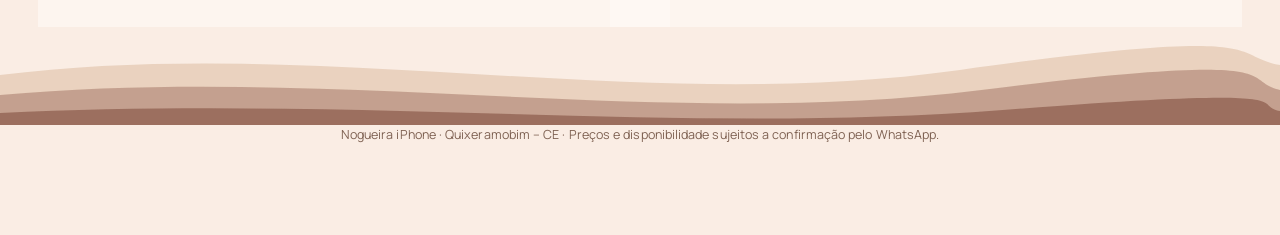
==== commit 34da2e0f: "Atualiza o site" ====
--- a/index.html
+++ b/index.html
@@ -9,9 +9,9 @@
   <link rel="icon" href="/selo.png">
   <link rel="preconnect" href="https://fonts.googleapis.com">
   <link rel="stylesheet" href="https://fonts.googleapis.com/css2?family=Manrope:wght@400;500;600;700;800&display=swap">
-  <script type="module" crossorigin src="/assets/site-CEi0pZBU.js"></script>
-  <link rel="modulepreload" crossorigin href="/assets/pedido-DVWXxihe.js">
-  <link rel="stylesheet" crossorigin href="/assets/pedido-yulRDHTz.css">
+  <script type="module" crossorigin src="/assets/site-DEh2ffu8.js"></script>
+  <link rel="modulepreload" crossorigin href="/assets/pedido-DiIxncqD.js">
+  <link rel="stylesheet" crossorigin href="/assets/pedido-BHcSpaGp.css">
   <link rel="stylesheet" crossorigin href="/assets/site-BK49MYM8.css">
 </head>
 <body>
--- a/assets/pedido-BHcSpaGp.css
+++ b/assets/pedido-BHcSpaGp.css
@@ -0,0 +1 @@
+:root{--cafe:#8A5B4B;--terracota:#A77868;--areia:#D9B899;--linho:#E0CEB6;--creme:#FAEDE4;--bg:#FAEDE4;--bg-2:#F4E3D6;--ink:#3E2A22;--muted:#7F6253;--surface:rgba(255,250,246,.62);--surface-solid:#FFF9F4;--sunk:rgba(224,206,182,.38);--brand:#8A5B4B;--brand-2:#A77868;--brand-ink:#FAEDE4;--gold:#D9B899;--line:rgba(138,91,75,.16);--glass-hi:rgba(255,255,255,.75);--glass-edge:rgba(255,255,255,.55);--shadow:0 18px 40px -22px rgba(138,91,75,.45);--ok:#3D7A4E;--warn:#A06A16;--bad:#A8443A;--f-display:"Manrope",system-ui,-apple-system,"Segoe UI",sans-serif;--f-body:"Manrope",system-ui,-apple-system,"Segoe UI",sans-serif;--r:18px;--ease:cubic-bezier(.2,.7,.2,1)}@media(prefers-color-scheme:dark){:root:not([data-theme=light]){--bg:#231814;--bg-2:#2D1F19;--ink:#FAEDE4;--muted:#CDB3A2;--surface:rgba(60,42,34,.55);--surface-solid:#33241E;--sunk:rgba(167,120,104,.16);--brand:#D9B899;--brand-2:#A77868;--brand-ink:#2A1C17;--gold:#D9B899;--line:rgba(217,184,153,.16);--glass-hi:rgba(250,237,228,.14);--glass-edge:rgba(250,237,228,.1);--shadow:0 18px 40px -20px rgba(0,0,0,.6);--ok:#7CC492;--warn:#E3B15C;--bad:#E5877B;color-scheme:dark}}:root[data-theme=dark]{--bg:#231814;--bg-2:#2D1F19;--ink:#FAEDE4;--muted:#CDB3A2;--surface:rgba(60,42,34,.55);--surface-solid:#33241E;--sunk:rgba(167,120,104,.16);--brand:#D9B899;--brand-2:#A77868;--brand-ink:#2A1C17;--gold:#D9B899;--line:rgba(217,184,153,.16);--glass-hi:rgba(250,237,228,.14);--glass-edge:rgba(250,237,228,.1);--shadow:0 18px 40px -20px rgba(0,0,0,.6);--ok:#7CC492;--warn:#E3B15C;--bad:#E5877B;color-scheme:dark}*{box-sizing:border-box}body{margin:0;color:var(--ink);font:400 15px/1.6 var(--f-body);letter-spacing:.005em;background:radial-gradient(60vw 40vw at 100% 0%,color-mix(in srgb,var(--areia) 38%,transparent),transparent 70%),radial-gradient(50vw 40vw at 0% 35%,color-mix(in srgb,var(--terracota) 18%,transparent),transparent 70%),radial-gradient(60vw 40vw at 80% 100%,color-mix(in srgb,var(--linho) 40%,transparent),transparent 70%),var(--bg);background-attachment:fixed;min-height:100%}body:before{content:"";position:fixed;inset:0 0 auto;height:env(safe-area-inset-top,0px);z-index:10;background:var(--bg)}.wrap{max-width:1160px;margin:0 auto;padding-left:max(16px,env(safe-area-inset-left,0px));padding-right:max(16px,env(safe-area-inset-right,0px))}.glass,.card,.tbl,header.top,.herocard,.doc{background:var(--surface);-webkit-backdrop-filter:blur(18px) saturate(140%);backdrop-filter:blur(18px) saturate(140%);border:1px solid var(--glass-edge);box-shadow:inset 0 1px 0 var(--glass-hi),var(--shadow)}header.top{position:sticky;top:env(safe-area-inset-top,0px);z-index:5;border-width:0 0 1px;border-color:var(--line);box-shadow:inset 0 -1px 0 var(--glass-hi),0 8px 30px -24px #8a5b4b80}.topin{display:flex;align-items:center;gap:14px;flex-wrap:wrap;padding-block:10px}.brand{display:flex;align-items:center;gap:12px;margin-right:auto}.seal{width:48px;height:48px;border-radius:50%;object-fit:cover;box-shadow:0 0 0 1px var(--glass-edge),0 6px 16px -8px #8a5b4b99}.brand b{font:800 16px/1 var(--f-display);letter-spacing:.14em;text-transform:uppercase}.brand small{display:block;color:var(--muted);font:500 10.5px/1.4 var(--f-body);letter-spacing:.16em;text-transform:uppercase;margin-top:3px}.apps{display:flex;background:var(--sunk);border-radius:999px;padding:4px;border:1px solid var(--line)}.apps button{border:0;background:none;color:var(--muted);font:500 13.5px var(--f-body);letter-spacing:.04em;padding:9px 16px;border-radius:999px;cursor:pointer;transition:background .25s var(--ease),color .25s var(--ease)}.apps button[aria-pressed=true]{background:linear-gradient(135deg,var(--brand-2),var(--brand));color:var(--brand-ink);box-shadow:inset 0 1px #ffffff40,0 6px 14px -8px #8a5b4bb3}select,input,textarea{font:500 14px var(--f-body);color:var(--ink);background:var(--surface-solid);border:1px solid var(--line);border-radius:12px;padding:11px 13px;min-width:0;transition:border-color .2s,box-shadow .2s}select:focus,input:focus{outline:0;border-color:var(--brand-2);box-shadow:0 0 0 3px color-mix(in srgb,var(--areia) 45%,transparent)}button:focus-visible{outline:2px solid var(--brand-2);outline-offset:2px}.role{display:flex;align-items:center;gap:8px;font-size:12px;color:var(--muted);letter-spacing:.04em}.subnav{display:flex;gap:8px;overflow-x:auto;padding-block:14px;scrollbar-width:none}.subnav button{flex:none;border:1px solid var(--line);background:var(--surface);-webkit-backdrop-filter:blur(10px);backdrop-filter:blur(10px);color:var(--ink);padding:9px 16px;border-radius:999px;font:500 13.5px var(--f-body);cursor:pointer;transition:all .25s var(--ease)}.subnav button:hover{border-color:var(--brand-2)}.subnav button[aria-current=true]{border-color:var(--brand);color:var(--brand);box-shadow:inset 0 1px 0 var(--glass-hi)}main{padding-block:6px 56px}h1,h2,h3{font-family:var(--f-display);text-wrap:balance;margin:0;color:var(--ink)}h1{font-size:clamp(34px,5.2vw,60px);font-weight:800;line-height:1.04;letter-spacing:-.035em}h2{font-size:clamp(24px,2.8vw,32px);font-weight:800;line-height:1.15;letter-spacing:-.025em;margin-bottom:14px}h3{font-size:18px;font-weight:700;line-height:1.3;letter-spacing:-.01em}.eyebrow{font:600 11px/1 var(--f-body);letter-spacing:.24em;text-transform:uppercase;color:var(--brand-2)}.muted{color:var(--muted)}.grid{display:grid;gap:16px}.g4{grid-template-columns:repeat(auto-fit,minmax(210px,1fr))}.g3{grid-template-columns:repeat(auto-fit,minmax(260px,1fr))}.g2{grid-template-columns:repeat(auto-fit,minmax(320px,1fr))}@media(max-width:420px){.g2,.g3{grid-template-columns:1fr}}.card{border-radius:var(--r);padding:18px;min-width:0;transition:transform .35s var(--ease),box-shadow .35s var(--ease)}.kpi .lab{font:600 11px var(--f-body);text-transform:uppercase;letter-spacing:.14em;color:var(--muted)}.kpi .val{font:800 28px/1.15 var(--f-display);letter-spacing:-.02em;font-variant-numeric:tabular-nums;margin-top:6px}.kpi .sub{font-size:13px;color:var(--muted)}.btn{position:relative;overflow:hidden;display:inline-flex;align-items:center;justify-content:center;gap:8px;border:1px solid transparent;background:linear-gradient(135deg,var(--brand-2) 0%,var(--brand) 70%);color:var(--brand-ink);font:500 14.5px var(--f-body);letter-spacing:.02em;padding:12px 22px;border-radius:999px;cursor:pointer;min-height:48px;box-shadow:inset 0 1px #ffffff47,0 10px 22px -12px #8a5b4bcc;transition:transform .25s var(--ease),box-shadow .25s var(--ease),filter .25s}.btn:after{content:"";position:absolute;top:0;right:0;bottom:0;left:0;background:linear-gradient(110deg,transparent 30%,rgba(255,255,255,.28) 48%,transparent 66%);transform:translate(-120%);transition:transform .8s var(--ease)}.btn:hover:after{transform:translate(120%)}.btn:hover{transform:translateY(-1px);box-shadow:inset 0 1px #ffffff4d,0 14px 26px -12px #8a5b4bd9}.btn.ghost{background:var(--surface);color:var(--brand);border-color:color-mix(in srgb,var(--brand) 40%,transparent);box-shadow:inset 0 1px 0 var(--glass-hi);-webkit-backdrop-filter:blur(10px);backdrop-filter:blur(10px)}.btn.sm{min-height:38px;padding:7px 15px;font-size:12.5px}.btn.danger{background:transparent;border-color:var(--bad);color:var(--bad);box-shadow:none}.btn:disabled{opacity:.45;cursor:not-allowed;transform:none}.row{display:flex;gap:10px;flex-wrap:wrap;align-items:center}.between{justify-content:space-between}.tbl{overflow-x:auto;border-radius:var(--r);background:var(--surface-solid)}table{border-collapse:collapse;width:100%;font-variant-numeric:tabular-nums}th,td{text-align:left;padding:12px 14px;border-bottom:1px solid var(--line);white-space:nowrap;font-size:14px}th{font:600 11px var(--f-body);text-transform:uppercase;letter-spacing:.12em;color:var(--muted);background:var(--sunk)}tr:last-child td{border-bottom:0}td.num,th.num{text-align:right}.pill{display:inline-block;font:600 11.5px var(--f-body);letter-spacing:.04em;padding:3px 10px;border-radius:999px;border:1px solid currentColor;line-height:1.5}.p-ok{color:var(--ok)}.p-warn{color:var(--warn)}.p-bad{color:var(--bad)}.p-mute{color:var(--muted)}.p-brand{color:var(--brand)}.note{font-size:13px;color:var(--muted);border-left:2px solid var(--areia);padding:8px 12px;background:var(--sunk);border-radius:0 10px 10px 0}.alert{display:flex;gap:10px;padding:12px 14px;border-radius:14px;background:var(--sunk);border-left:3px solid var(--warn)}.alert.bad{border-left-color:var(--bad)}.alert.ok{border-left-color:var(--ok)}.steps{display:flex;gap:6px;flex-wrap:wrap;margin-bottom:16px}.steps span{font:500 12.5px var(--f-body);padding:6px 12px;border-radius:999px;background:var(--sunk);color:var(--muted)}.steps span.on{background:linear-gradient(135deg,var(--brand-2),var(--brand));color:var(--brand-ink)}.steps span.done{color:var(--ok)}.pick{display:flex;justify-content:space-between;gap:10px;align-items:center;padding:13px 14px;border:1px solid var(--line);border-radius:14px;background:var(--surface-solid);cursor:pointer;text-align:left;width:100%;font:inherit;color:inherit;transition:border-color .2s,box-shadow .2s}.pick:hover{border-color:var(--brand-2)}.pick[aria-pressed=true]{border-color:var(--brand);box-shadow:0 0 0 3px color-mix(in srgb,var(--areia) 40%,transparent)}.list{display:grid;gap:8px}label.f{display:grid;gap:5px;font:500 12.5px var(--f-body);color:var(--muted);letter-spacing:.02em}.hero{margin-top:calc(-1*env(safe-area-inset-top,0px));padding-top:calc(env(safe-area-inset-top,0px) + 6px)}.herocard{display:grid;grid-template-columns:minmax(0,1.15fr) minmax(0,1fr);gap:28px;align-items:center;border-radius:28px;padding:clamp(22px,4vw,48px);overflow:hidden;position:relative}@media(max-width:760px){.herocard{grid-template-columns:1fr}}.waves{position:absolute;inset:auto 0 0 0;width:100%;height:46%;z-index:0;opacity:.9;pointer-events:none}.herocard>:not(.waves){position:relative;z-index:1}.wave{display:none}.stage{position:relative;aspect-ratio:5/4;max-width:100%;border-radius:26px;overflow:hidden;background:radial-gradient(70% 60% at 60% 30%,rgba(250,237,228,.95),transparent 70%),linear-gradient(160deg,#a77868,#8a5b4b);box-shadow:inset 0 1px #ffffff59,0 30px 60px -30px #8a5b4bcc}.stage:before{content:"";position:absolute;inset:-30% -10% auto 40%;height:80%;background:radial-gradient(closest-side,rgba(255,255,255,.55),transparent);filter:blur(10px)}.stage .floor{position:absolute;inset:auto 0 0;height:22%;background:linear-gradient(180deg,#faede400,#faede459);border-top:1px solid rgba(255,255,255,.25)}.slot{position:absolute;display:grid;place-items:center;text-align:center;padding:10px;border-radius:18px;font:600 11px/1.4 var(--f-body);letter-spacing:.12em;text-transform:uppercase;color:#faede4;background:#faede424;border:1px dashed rgba(250,237,228,.6);-webkit-backdrop-filter:blur(6px);backdrop-filter:blur(6px)}.slot img{position:absolute;top:0;right:0;bottom:0;left:0;width:100%;height:100%;object-fit:contain}.slot.bag{left:8%;top:18%;width:46%;height:66%;transform:rotate(-4deg)}.slot.phones{right:7%;top:24%;width:42%;height:62%;box-shadow:0 30px 40px -24px #28140eb3}.badge{position:absolute;left:50%;bottom:7%;transform:translate(-50%);width:clamp(64px,16%,96px);aspect-ratio:1;border-radius:50%;overflow:hidden;box-shadow:0 0 0 1px #fff9,0 12px 26px -10px #28140eb3}.badge img{width:100%;height:100%;object-fit:cover;display:block}.stage .tag{position:absolute;z-index:2;left:5%;top:5%;padding:7px 12px;border-radius:999px;font:700 11px var(--f-body);letter-spacing:.14em;text-transform:uppercase;color:#faede4;background:#faede429;border:1px solid rgba(250,237,228,.45);-webkit-backdrop-filter:blur(10px);backdrop-filter:blur(10px)}@media(max-width:760px){.stage{order:-1;aspect-ratio:16/11}.herocard{gap:18px}.lead{font-size:15px}}@media(prefers-reduced-motion:no-preference){.stage .slot.phones{animation:bob 6s ease-in-out infinite}@keyframes bob{50%{transform:translateY(-6px)}}}.lead{font-size:16.5px;line-height:1.7;color:var(--muted);max-width:46ch}.prod{display:grid;gap:10px;padding:12px 12px 16px}.prod:hover{transform:translateY(-3px);box-shadow:inset 0 1px 0 var(--glass-hi),0 26px 50px -26px #8a5b4b99}.prod .ph{aspect-ratio:4/5;max-width:100%;border-radius:14px;display:grid;place-items:center;color:var(--muted);font:500 12px var(--f-body);letter-spacing:.08em;text-transform:uppercase;background:radial-gradient(80% 60% at 50% 35%,var(--surface-solid),var(--linho) 120%);border:1px solid var(--line)}.prod h3{font-size:20px;font-weight:700;letter-spacing:-.02em}.prod>:not(.ph){padding-inline:6px}.price{font:800 26px/1.1 var(--f-display);letter-spacing:-.03em;font-variant-numeric:tabular-nums;color:var(--ink)}.toast{position:fixed;left:50%;bottom:calc(20px + env(safe-area-inset-bottom,0px));transform:translate(-50%);background:var(--ink);color:var(--bg);padding:13px 20px;border-radius:14px;font:500 14px var(--f-body);max-width:min(92vw,520px);z-index:20;box-shadow:0 14px 40px -12px #0006}.chat{display:grid;gap:10px;max-height:420px;overflow-y:auto;padding:4px}.msg{max-width:85%;padding:11px 15px;border-radius:16px;font-size:14px;white-space:pre-line}.msg.me{justify-self:end;background:linear-gradient(135deg,var(--brand-2),var(--brand));color:var(--brand-ink)}.msg.ai{background:var(--surface-solid);border:1px solid var(--line)}.msg .src{display:block;margin-top:6px;font-size:11px;color:var(--muted)}.chips{display:flex;gap:6px;flex-wrap:wrap}.chips button{border:1px solid var(--line);background:var(--surface-solid);color:var(--ink);padding:7px 12px;border-radius:999px;font:500 12.5px var(--f-body);cursor:pointer}.doc{border:1px dashed var(--areia);border-radius:14px;padding:18px;font-size:13px;background:var(--surface-solid)}.doc h4{font:800 14px var(--f-display);margin:0 0 6px;letter-spacing:.14em}.lock{text-align:center;padding:48px 16px}.kan{display:grid;grid-template-columns:repeat(6,minmax(190px,1fr));gap:10px;overflow-x:auto;padding-bottom:6px}.kan .col{background:var(--sunk);border-radius:16px;padding:10px;display:grid;gap:8px;align-content:start;min-height:120px;border:1px solid var(--line)}.kan .col h3{font:600 13px var(--f-body);letter-spacing:.04em}.sec{display:grid;gap:16px;margin-top:28px}footer.foot{margin-top:40px;position:relative;overflow:hidden}footer.foot svg{display:block;width:100%;height:90px}@media(prefers-reduced-motion:reduce){*{transition:none!important;animation:none!important}.btn:after{display:none}}@media(prefers-reduced-motion:no-preference){.herocard,.sec{animation:rise .7s var(--ease) both}.sec{animation-delay:.08s}@keyframes rise{0%{transform:translateY(10px)}to{transform:none}}}.split{display:grid;gap:4px;margin:10px 0 6px}.split span{display:flex;justify-content:space-between;gap:8px;font:500 13px var(--f-body);color:var(--muted);padding:6px 10px;border-radius:10px;background:var(--sunk)}.split b{font:800 14px var(--f-display);color:var(--ink);letter-spacing:-.01em;font-variant-numeric:tabular-nums;white-space:nowrap}.sugest{padding:14px;border-radius:14px;background:linear-gradient(135deg,color-mix(in srgb,var(--areia) 30%,transparent),var(--sunk));border:1px solid color-mix(in srgb,var(--brand-2) 35%,transparent)}textarea{font:400 14px/1.6 var(--f-body);resize:vertical;width:100%}input[type=file]{font-size:13px;padding:8px}html,body,#raiz{min-height:100%}.auth{min-height:100vh;display:grid;place-items:center;padding-block:32px;padding-left:max(16px,env(safe-area-inset-left,0px));padding-right:max(16px,env(safe-area-inset-right,0px))}.auth-card{width:min(440px,100%);border-radius:24px;padding:clamp(22px,5vw,36px);display:grid;gap:16px}.auth-card .topo{display:grid;justify-items:center;gap:10px;text-align:center}.auth-card .topo img{width:76px;height:76px;border-radius:50%;box-shadow:0 0 0 1px var(--glass-edge),0 12px 26px -12px #8a5b4bb3}.auth-card h1{font-size:26px;letter-spacing:-.03em}.auth-card form{display:grid;gap:12px}.auth-card input,.auth-card .btn{width:100%}.link{background:none;border:0;padding:4px;color:var(--brand);font:600 13.5px var(--f-body);cursor:pointer;text-decoration:underline;text-underline-offset:3px}.erro{color:var(--bad);font:500 13.5px var(--f-body);background:color-mix(in srgb,var(--bad) 10%,transparent);border-radius:12px;padding:10px 12px}.ok{color:var(--ok);font:500 13.5px var(--f-body);background:color-mix(in srgb,var(--ok) 10%,transparent);border-radius:12px;padding:10px 12px}.centro{text-align:center}.carregando{min-height:100vh;display:grid;place-items:center;color:var(--muted);font:500 14px var(--f-body)}.lista-equipe{display:grid;gap:10px}.pessoa{display:flex;flex-wrap:wrap;gap:10px;align-items:center;justify-content:space-between}.pessoa .quem{display:grid;gap:2px;min-width:0}.pessoa .quem b{font:700 16px var(--f-display)}.pessoa .quem span{color:var(--muted);font-size:13px;overflow-wrap:anywhere}.vazio{color:var(--muted);padding:12px 0}.form{gap:14px}.campos{display:grid;gap:12px;grid-template-columns:repeat(auto-fit,minmax(190px,1fr))}.campos>div{display:grid;gap:6px;min-width:0}.campos .largo,.largo{grid-column:1/-1}.campos input,.campos select{width:100%}.sunk{background:var(--sunk);border-radius:14px;padding:14px}main{padding-bottom:48px}.venda{display:grid;gap:16px;grid-template-columns:minmax(0,1fr) minmax(300px,380px);align-items:start}.resumo-venda{position:sticky;top:84px}.linha-item{display:flex;justify-content:space-between;align-items:center;gap:10px;flex-wrap:wrap;padding:10px 12px;border:1px solid var(--line);border-radius:14px;background:var(--surface-solid)}.pag{display:flex;gap:8px}.pag select{flex:0 0 auto}.pag input{flex:1;min-width:0}.split label{color:inherit}td small{overflow-wrap:anywhere}@media(max-width:860px){.venda{grid-template-columns:1fr}.resumo-venda{position:static}}.impressao-fundo{position:fixed;top:0;right:0;bottom:0;left:0;z-index:50;overflow:auto;background:color-mix(in srgb,#1b120e 72%,transparent);-webkit-backdrop-filter:blur(6px);backdrop-filter:blur(6px);padding:0 16px 40px}.impressao-barra{position:sticky;top:0;z-index:1;display:flex;flex-wrap:wrap;gap:10px;align-items:center;justify-content:space-between;max-width:820px;margin:0 auto 18px;padding:12px 16px;border-radius:0 0 16px 16px;background:var(--surface-solid);color:var(--ink);box-shadow:0 10px 30px -16px #0009}.folha{margin:0 auto;background:#fff;color:#2b211d;box-shadow:0 20px 50px -20px #0009;font:400 12.5px/1.45 var(--f-body)}.folha.a4{width:min(794px,100%);min-height:1050px;padding:44px 48px}.folha.bobina{width:302px;padding:14px 12px;font-size:11px}.doc-corpo{display:grid;gap:16px}.doc-cab{display:flex;gap:14px;align-items:center;border-bottom:2px solid #8A5B4B;padding-bottom:12px}.doc-cab img{width:56px;height:56px;border-radius:50%}.doc-cab>div{display:grid;gap:1px;flex:1;min-width:0}.doc-cab b{font:800 18px var(--f-display);letter-spacing:-.01em;color:#8a5b4b}.doc-cab small,.doc-bloco small{color:#6b5a52;font-size:11px}.doc-num{text-align:right;flex:0 0 auto!important}.doc-num span{font:700 10px var(--f-body);text-transform:uppercase;letter-spacing:.12em;color:#8a5b4b}.doc-num b{color:#2b211d!important;font-size:16px!important}.doc-bloco{display:grid;grid-template-columns:repeat(auto-fit,minmax(200px,1fr));gap:12px;background:#faede4;border-radius:10px;padding:10px 12px}.doc-bloco>div{display:grid;gap:1px}.doc-bloco span{font:700 9.5px var(--f-body);text-transform:uppercase;letter-spacing:.12em;color:#8a5b4b}.doc-tab{width:100%;border-collapse:collapse}.doc-tab th{font:700 9.5px var(--f-body);text-transform:uppercase;letter-spacing:.1em;color:#8a5b4b;text-align:left;border-bottom:1px solid #D9B899;padding:6px 4px}.doc-tab td{border-bottom:1px solid #eee2d8;padding:7px 4px;vertical-align:top}.doc-tab .num{text-align:right;white-space:nowrap}.doc-totais{display:grid;gap:3px;justify-items:stretch}.doc-totais span{display:flex;justify-content:space-between;gap:10px}.doc-totais .forte{font:800 15px var(--f-display);border-top:1px solid #D9B899;padding-top:6px;margin-top:2px}.doc-nota{margin:0;color:#6b5a52;font-size:11px}.doc-cancelada{margin:0;padding:8px 10px;border:2px solid #b3261e;color:#b3261e;font-weight:800;text-align:center;border-radius:8px}.doc-clausulas{margin:0;padding-left:18px;display:grid;gap:6px;font-size:11.5px}.doc-assin{display:grid;grid-template-columns:1fr 1fr;gap:28px;margin-top:36px}.doc-assin div{display:grid;gap:4px;text-align:center}.doc-assin span{border-top:1px solid #2b211d;height:1px}.doc-assin small{font-size:11px;color:#6b5a52}.folha.bobina .doc-cab{flex-wrap:wrap}.folha.bobina .doc-cab img{width:40px;height:40px}.folha.bobina .doc-num{text-align:left;width:100%}.folha.bobina .doc-bloco{grid-template-columns:1fr;background:none;padding:0}.folha.bobina .doc-assin{grid-template-columns:1fr;gap:26px}@media print{body.imprimindo{background:#fff!important}body.imprimindo:before{display:none!important}body.imprimindo>:not(.impressao-fundo){display:none!important}.nao-imprimir{display:none!important}.impressao-fundo{position:static;background:none;-webkit-backdrop-filter:none;backdrop-filter:none;padding:0;overflow:visible}.folha{box-shadow:none;width:auto!important;min-height:0;padding:0!important}*{-webkit-print-color-adjust:exact;print-color-adjust:exact}}.doc-corpo{grid-template-columns:minmax(0,1fr)}.folha.bobina .doc-tab{table-layout:fixed}.folha.bobina .doc-tab th:nth-child(2),.folha.bobina .doc-tab td:nth-child(2){width:30px}.folha.bobina .doc-tab th:nth-child(3),.folha.bobina .doc-tab td:nth-child(3){width:78px}.folha.bobina .doc-tab td{overflow-wrap:anywhere}.folha.bobina .doc-totais span{flex-wrap:wrap}.doc-tab td{white-space:normal}.folha.bobina .doc-tab td:first-child{word-break:break-all}.folha.bobina .doc-tab td.num{white-space:nowrap}.contador{display:inline-grid;place-items:center;min-width:20px;height:20px;padding:0 6px;margin-left:6px;border-radius:999px;background:var(--brand);color:#fff;font:700 11px var(--f-body)}.aviso{display:grid;gap:8px;padding:14px 16px}.aviso.lido{opacity:.7}.aviso.alta{border-left:3px solid var(--bad)}.aviso .ponto{display:inline-block;width:8px;height:8px;border-radius:50%;background:var(--brand);margin-right:8px;vertical-align:middle}.aviso-corpo{margin:0;white-space:pre-line;font-size:13.5px;color:var(--muted)}.fotos-lista{display:flex;flex-wrap:wrap;gap:10px}.fotos-lista figure{margin:0;width:132px;display:grid;gap:6px}.fotos-lista figure img{width:132px;height:132px;object-fit:cover;border-radius:12px;border:1px solid var(--line);background:var(--sunk)}.fotos-lista figure.capa img{outline:2px solid var(--brand);outline-offset:1px}.fotos-lista figcaption{gap:4px;flex-wrap:wrap}.fotos-add{width:132px;height:132px;border:1.5px dashed var(--line);border-radius:12px;display:grid;place-content:center;justify-items:center;gap:4px;color:var(--muted);font:600 13px var(--f-body);cursor:pointer;transition:border-color .2s,color .2s}.fotos-add:hover{border-color:var(--brand);color:var(--brand)}.fotos-add span[aria-hidden]{font-size:26px;line-height:1}.fotos-add.desabilitado{opacity:.5;pointer-events:none}.linha-fotos>td{background:var(--sunk)}.mini-foto{width:36px;height:36px;object-fit:cover;border-radius:8px;vertical-align:middle;margin-right:8px;border:1px solid var(--line)}.checklist{display:grid;grid-template-columns:repeat(auto-fill,minmax(230px,1fr));gap:8px}.check-item{display:flex;justify-content:space-between;align-items:center;gap:8px;padding:8px 10px;border-radius:12px;background:var(--sunk);font:500 13.5px var(--f-body)}.check-item select{width:auto;padding:6px 8px;font-size:13px}.linha-tempo{list-style:none;margin:0;padding:0 0 0 14px;border-left:2px solid var(--line);display:grid;gap:12px}.linha-tempo li{position:relative;font-size:13.5px}.linha-tempo li:before{content:"";position:absolute;left:-20px;top:5px;width:10px;height:10px;border-radius:50%;background:var(--brand)}.linha-tempo li div{color:var(--muted);margin-top:2px}.subnav.sub2{padding-block:0}.alerta{display:flex;align-items:center;gap:10px;width:100%;text-align:left;padding:11px 14px;border-radius:12px;border:0;border-left:3px solid var(--warn);background:var(--sunk);color:var(--ink);font:500 14px var(--f-body);cursor:pointer}.alerta span:nth-child(2){flex:1}.alerta .ponto{width:8px;height:8px;border-radius:50%;background:var(--warn);flex:none}.alerta.a-alto{border-left-color:var(--bad)}.alerta.a-alto .ponto{background:var(--bad)}.alerta.a-baixo{border-left-color:var(--line)}.alerta.a-baixo .ponto{background:var(--muted)}.alerta:hover{box-shadow:0 0 0 1px var(--brand-2)}.barras{display:flex;align-items:flex-end;gap:4px;height:160px;overflow-x:auto;padding-top:6px}.barra{flex:1 0 22px;display:grid;grid-template-rows:1fr auto;height:100%;gap:4px;text-align:center}.barra span{align-self:end;background:var(--brand);border-radius:6px 6px 2px 2px;min-height:4px}.barra small{font-size:10px;color:var(--muted)}.mini-tab{width:100%;border-collapse:collapse;font-size:13.5px}.mini-tab td{padding:7px 4px;border-bottom:1px solid var(--line)}.mini-tab .num{text-align:right;white-space:nowrap}button.card.clicavel{border:1px solid var(--line);background:var(--surface-solid);color:inherit;font:inherit;text-align:left;cursor:pointer}button.card.clicavel:hover{border-color:var(--brand-2)}.acoes-linha{gap:6px;margin-top:8px}.acoes-linha .btn.sm{min-height:32px;padding:5px 12px}.tbl tr.grupo-cab td{background:var(--sunk);padding-top:10px;padding-bottom:10px}.gerente-chat{display:flex;flex-direction:column;gap:10px;max-height:56vh;min-height:220px;overflow-y:auto}.bolha{max-width:min(620px,88%);padding:10px 14px;border-radius:16px;line-height:1.45;font-size:15px;white-space:pre-wrap}.bolha.gerente{align-self:flex-start;background:var(--sunk);border:1px solid var(--line);border-bottom-left-radius:6px}.bolha.eu{align-self:flex-end;background:var(--brand);color:var(--brand-ink);border-bottom-right-radius:6px}.gerente-entrada{gap:8px;flex-wrap:nowrap}.gerente-entrada input{min-width:0}.btn.mic.ouvindo{background:var(--bad);border-color:var(--bad);color:#fff;animation:pulsar 1.2s var(--ease) infinite}@keyframes pulsar{50%{opacity:.7}}@media(prefers-reduced-motion:reduce){.btn.mic.ouvindo{animation:none}}@media(max-width:560px){.gerente-entrada{flex-wrap:wrap}.gerente-entrada input{flex-basis:100%;order:-1}}.zap-chat{display:flex;flex-direction:column;gap:8px;max-height:60vh;min-height:260px;overflow-y:auto;background:var(--sunk)}.zap{max-width:min(560px,86%);padding:9px 12px;border-radius:12px;line-height:1.45;font-size:14.5px;white-space:pre-wrap;overflow-wrap:anywhere}.zap.robo{align-self:flex-start;background:var(--surface-solid);border:1px solid var(--line);border-top-left-radius:4px}.zap.cliente{align-self:flex-end;background:var(--brand);color:var(--brand-ink);border-top-right-radius:4px}.zap.aviso{align-self:center;max-width:94%;background:transparent;color:var(--muted);font-size:12.5px;text-align:center;padding:2px 8px}:root{--g-custo:#9A5638;--g-ganho:#D9A05B}@media(prefers-color-scheme:dark){:root:not([data-theme=light]){--g-custo:#A84F38;--g-ganho:#B68A31}}:root[data-theme=dark]{--g-custo:#A84F38;--g-ganho:#B68A31}.g-custo,.g-ganho,.g-perda{display:block;height:100%}.g-custo{background:var(--g-custo)}.g-ganho{background:var(--g-ganho)}.g-perda{background:repeating-linear-gradient(135deg,var(--bad) 0 3px,transparent 3px 6px);opacity:.8}.g-legenda{display:flex;flex-wrap:wrap;gap:14px;font-size:13px;color:var(--muted)}.g-legenda span{display:inline-flex;align-items:center;gap:6px}.g-legenda i{display:inline-block;width:12px;height:12px;border-radius:3px}.g-legenda i.g-perda{height:12px}.g-barras-h{display:grid;gap:4px}.g-linha{display:grid;grid-template-columns:minmax(150px,240px) 1fr minmax(92px,auto);gap:12px;align-items:center;padding:6px 4px;border-radius:10px;outline:none}.g-linha:hover,.g-linha:focus-visible{background:var(--sunk)}.g-nome{display:flex;gap:8px;align-items:center;min-width:0}.g-nome img,.g-sem-foto{width:34px;height:34px;border-radius:8px;object-fit:cover;flex:none;background:var(--sunk);display:grid;place-items:center;font-size:16px}.g-nome span{display:grid;min-width:0;font-size:13.5px;line-height:1.3}.g-nome b{overflow:hidden;text-overflow:ellipsis;white-space:nowrap}.g-nome small{font-size:11.5px}.g-trilho{display:flex;height:18px;gap:2px;align-items:stretch}.g-trilho>span:first-child{border-radius:2px 0 0 2px}.g-trilho>span:last-child{border-radius:0 4px 4px 0}.g-trilho>span:only-child{border-radius:2px 4px 4px 2px}.g-valor{display:grid;justify-items:end;font-variant-numeric:tabular-nums;font-size:13.5px;line-height:1.25}.g-valor small{font-size:11.5px}.g-neg{color:var(--bad)}.g-meses{display:flex;align-items:flex-end;gap:10px;height:180px;overflow-x:auto;padding-top:6px}.g-mes{flex:1 0 44px;display:grid;grid-template-rows:1fr auto;height:100%;gap:4px;text-align:center;border-radius:8px;outline:none}.g-mes:hover,.g-mes:focus-visible{background:var(--sunk)}.g-par{display:flex;align-items:flex-end;justify-content:center;gap:2px;height:100%}.g-par span{width:14px;min-height:2px;border-radius:4px 4px 0 0}.g-mes small{font-size:11px;color:var(--muted)}.g-dica{position:fixed;z-index:50;transform:translate(-50%,calc(-100% - 8px));pointer-events:none;background:var(--surface-solid);color:var(--ink);border:1px solid var(--line);box-shadow:var(--shadow);border-radius:10px;padding:8px 10px;font-size:12.5px;line-height:1.45;white-space:nowrap}@media(max-width:600px){.g-linha{grid-template-columns:1fr auto;grid-template-areas:"n v" "t t"}.g-nome{grid-area:n}.g-valor{grid-area:v}.g-trilho{grid-area:t}}.impressao-aviso{max-width:820px;margin:0 auto 12px}.folhas{display:grid;justify-content:center;gap:24px;padding-bottom:24px}.impressao-fundo .folhas:not(.exportando) .pagina.a4-deitada{zoom:var(--z,1)}@media(max-width:1240px){.impressao-fundo .folhas{--z:.82}}@media(max-width:1020px){.impressao-fundo .folhas{--z:.66}}@media(max-width:820px){.impressao-fundo .folhas{--z:.5}}@media(max-width:620px){.impressao-fundo .folhas{--z:.34}}.pagina{background:#fff;color:#1d1510;box-shadow:0 20px 50px -20px #0009;font:400 8.3pt/1.38 var(--f-body);break-after:page;page-break-after:always}.pagina:last-child{break-after:auto;page-break-after:auto}.pagina.bobina{width:302px;padding:14px 12px;font-size:11px}.pagina.a4-deitada{width:297mm;height:210mm;display:grid;grid-template-columns:1fr 1fr;position:relative;overflow:hidden;box-sizing:border-box}.pagina .dobra{position:absolute;left:50%;top:4mm;bottom:4mm;border-left:.3mm dashed #c9b6a6}.metade{height:210mm;padding:8mm 9mm 8mm 10mm;overflow:hidden;box-sizing:border-box;display:flex;flex-direction:column;gap:2.2mm}.metade.direita{padding:8mm 10mm 8mm 9mm;justify-content:space-between}.metade-conteudo{display:flex;flex-direction:column;gap:2.2mm;min-height:0}.pagina .doc-cab{display:flex;align-items:center;gap:3mm;padding-bottom:2mm;border-bottom:.4mm solid #8A5B4B}.pagina .doc-cab img{width:13mm;height:13mm;border-radius:50%}.pagina .doc-cab>div:nth-child(2){display:grid;flex:1;min-width:0}.pagina .doc-cab b{font:800 12pt/1.1 var(--f-display);color:#5e3a2e}.pagina .doc-cab small{font-size:7.2pt;color:#4a3a31}.pagina .doc-num{display:grid;text-align:right;font-size:7.4pt}.pagina .doc-num b{font:800 10pt var(--f-display);color:#1d1510}.doc-sec h4{margin:0 0 1mm;font:800 7.4pt var(--f-body);text-transform:uppercase;letter-spacing:.08em;color:#8a5b4b;border-bottom:.2mm solid #e3d3c4;padding-bottom:.6mm}.doc-campos{display:grid;grid-template-columns:repeat(3,minmax(0,1fr));gap:.8mm 3mm;margin:0}.doc-campos div{min-width:0}.doc-campos dt{font-size:6.6pt;color:#5c4a40;text-transform:uppercase;letter-spacing:.04em}.doc-campos dd{margin:0;font-weight:700;overflow-wrap:anywhere}.doc-linha{display:flex;justify-content:space-between;gap:3mm;padding:.3mm 0}.doc-linha b{white-space:nowrap}.doc-linha.forte{font-weight:800;font-size:9pt;border-top:.2mm solid #e3d3c4;padding-top:.8mm}.pagina .doc-clausulas{margin:0;padding-left:4.2mm;display:grid;gap:.9mm;font-size:7.5pt;line-height:1.36;text-align:justify}.doc-titulo-metade{margin:0 0 1mm;font:800 10pt/1.2 var(--f-display);color:#5e3a2e}.doc-txt{margin:0}.doc-ref{margin:0;padding:1.5mm 2mm;border:.3mm solid #8A5B4B;border-radius:1.5mm}.doc-destaque{padding:1.5mm 2mm;border-left:.8mm solid #8A5B4B;background:#f6ede6}.doc-testes{display:grid;grid-template-columns:repeat(3,minmax(0,1fr));gap:.4mm 2mm;font-size:7.4pt}.doc-linhas-livres{display:grid;gap:7mm;margin-top:4mm}.doc-linhas-livres span{border-bottom:.2mm solid #cdbdb0}.doc-assinaturas{display:grid;gap:1.2mm;font-size:7.6pt;border-top:.3mm solid #e3d3c4;padding-top:2mm}.doc-assinaturas p{margin:0}.pagina .doc-assin{display:grid;grid-template-columns:1fr 1fr;gap:6mm;margin-top:9mm}.pagina .doc-assin div{display:grid;gap:1mm;text-align:center}.pagina .doc-assin span{border-top:.3mm solid #1d1510}.pagina .doc-assin small{font-size:7pt}.pagina .doc-cancelada{margin:0;padding:1.5mm 2mm;border:.4mm solid #A8443A;color:#a8443a;font-weight:800;border-radius:1.5mm}.pagina.complemento{display:flex;flex-direction:column;gap:3mm;padding:10mm 12mm}.complemento-cab{display:grid;border-bottom:.4mm solid #8A5B4B;padding-bottom:2mm}.complemento-colunas{columns:2;column-gap:12mm;flex:1}.complemento-colunas li{break-inside:avoid}.folhas.pb .pagina{filter:grayscale(1) contrast(1.15)}.folhas.pb .doc-destaque{background:#eee}.quadro-impressao .folhas{display:block;padding:0;gap:0}.quadro-impressao .pagina{box-shadow:none;margin:0}.prazos{list-style:none;margin:0;padding:0;display:grid;gap:4px;font-size:13.5px}.prazos li{display:flex;flex-wrap:wrap;justify-content:space-between;gap:4px 10px;padding:4px 0;border-bottom:1px solid var(--line)}.prazos li span{color:var(--muted)}.prazos li.alerta-txt b{color:var(--bad)}.doc-2col{display:grid;grid-template-columns:1fr 1fr;gap:0 5mm}.metade,.metade-conteudo{gap:1.6mm}.doc-sec h4{margin-bottom:.7mm}.pagina .doc-clausulas{font-size:7.3pt;line-height:1.3;gap:.6mm}.pagina .doc-cab img{width:11mm;height:11mm}.metade-conteudo{flex:1 1 auto;overflow:hidden}.pagina.a4-deitada{font-size:var(--fs,9pt);line-height:1.34}.a4-deitada .metade,.a4-deitada .metade-conteudo{gap:.5em}.a4-deitada .doc-cab b{font-size:1.55em}.a4-deitada .doc-cab small{font-size:.82em}.a4-deitada .doc-num{font-size:.86em}.a4-deitada .doc-num b{font-size:1.25em}.a4-deitada .doc-titulo-metade{font-size:1.18em;text-transform:uppercase;letter-spacing:.04em;margin:0}.a4-deitada .doc-sec h4{font-size:.82em;margin-bottom:.15em}.a4-deitada .doc-campos{gap:.15em 1em}.a4-deitada .doc-campos dt{font-size:.74em}.a4-deitada .doc-linha{padding:.05em 0}.a4-deitada .doc-linha.forte{font-size:1.06em}.a4-deitada .doc-clausulas{font-size:1em;line-height:1.34;gap:.3em;padding-left:1.2em}.a4-deitada .doc-txt,.a4-deitada .doc-destaque{font-size:.95em}.a4-deitada .doc-assinaturas{font-size:.92em;gap:.3em}.doc-assin-linha{display:grid;gap:1mm;margin-top:8mm;text-align:center}.doc-assin-linha span{border-top:.3mm solid #1d1510}.doc-assin-linha small{font-size:.9em}.doc-sem-entrada{color:#5c4a40;margin-top:4mm}.a4-deitada .doc-txt,.a4-deitada .doc-destaque,.a4-deitada .doc-campos dd{overflow-wrap:anywhere}.a4-deitada .metade{padding:10mm 9mm 14mm 11mm}.a4-deitada .metade.direita{padding:10mm 11mm 14mm 9mm}.a4-deitada .metade-conteudo{padding-bottom:3mm;box-sizing:border-box}.pagina .dobra{top:6mm;bottom:6mm}.quadro-impressao,.quadro-impressao body{width:297mm;height:210mm;overflow:hidden}
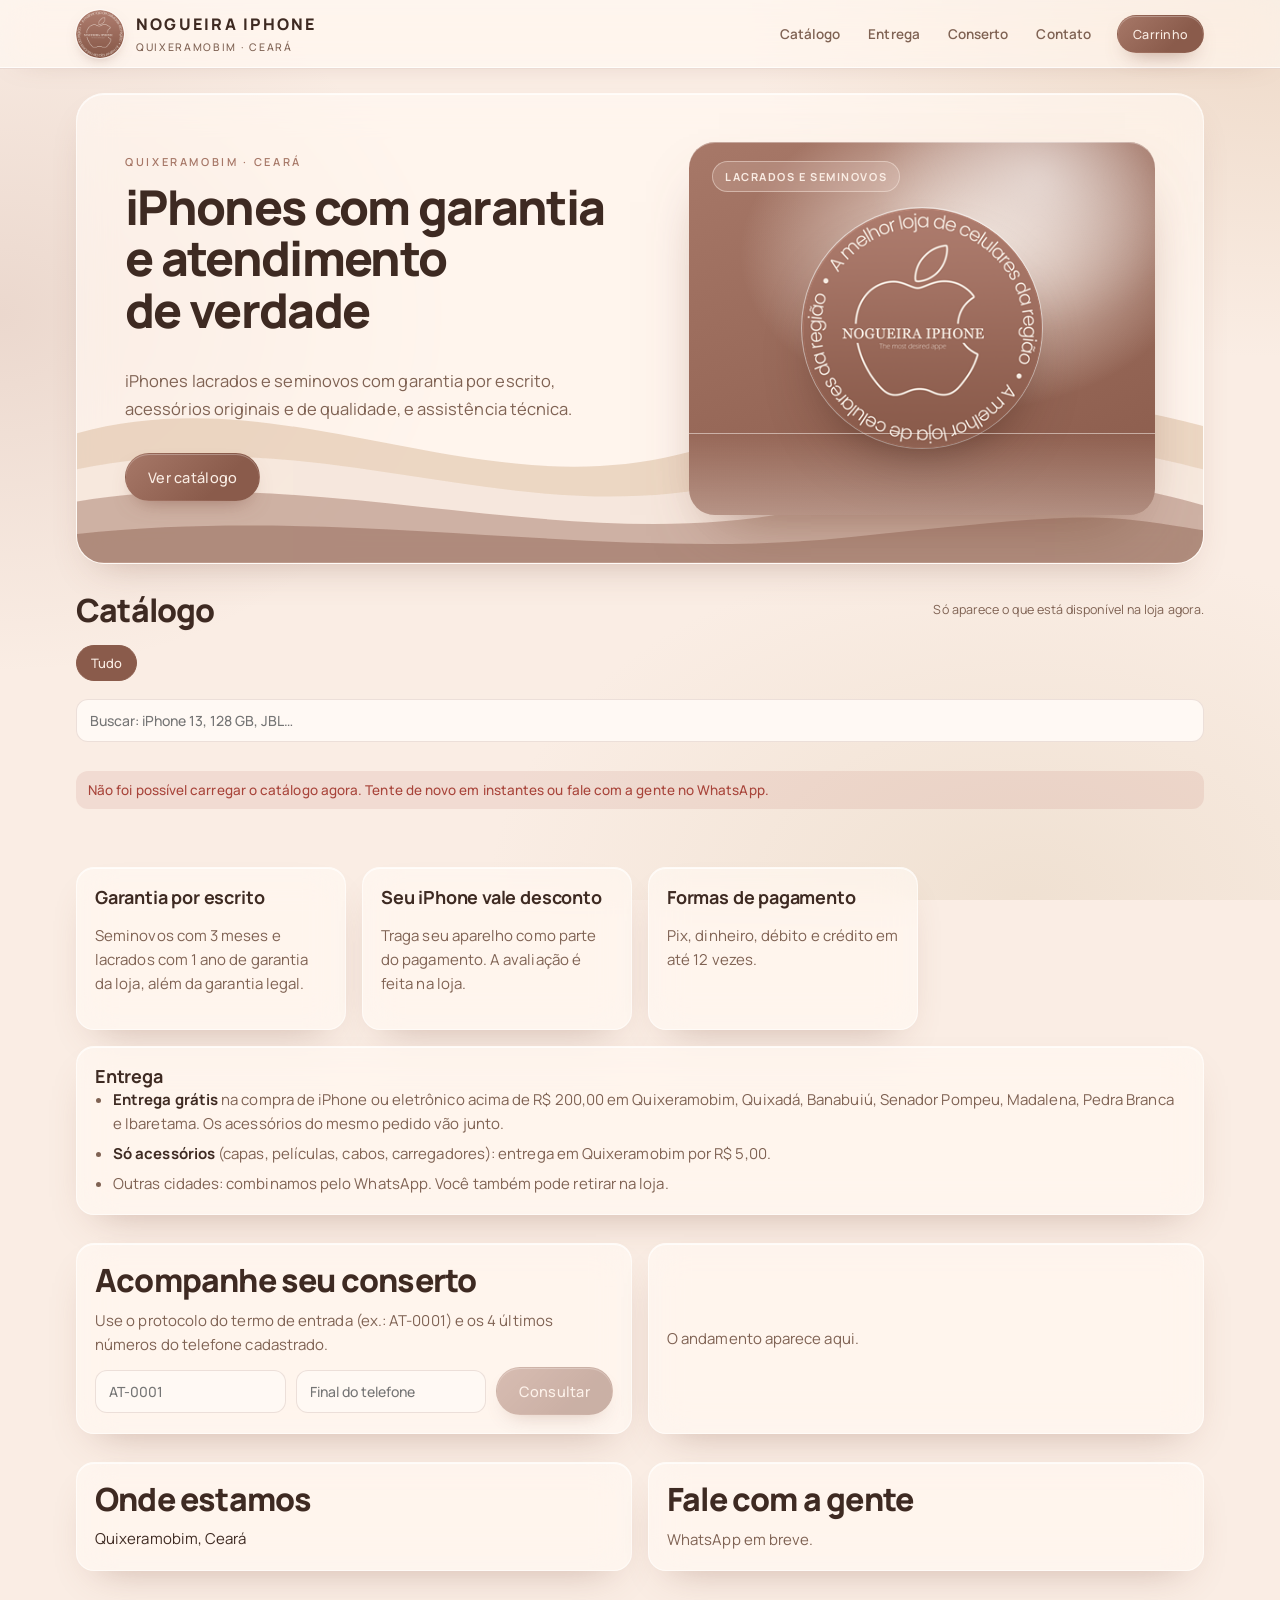
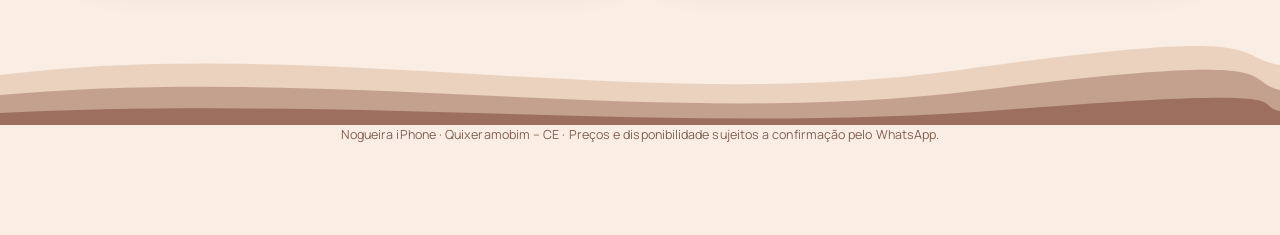
==== commit 3a6034e8: "Atualiza o site" ====
--- a/index.html
+++ b/index.html
@@ -9,9 +9,9 @@
   <link rel="icon" href="/selo.png">
   <link rel="preconnect" href="https://fonts.googleapis.com">
   <link rel="stylesheet" href="https://fonts.googleapis.com/css2?family=Manrope:wght@400;500;600;700;800&display=swap">
-  <script type="module" crossorigin src="/assets/site-DEh2ffu8.js"></script>
-  <link rel="modulepreload" crossorigin href="/assets/pedido-DiIxncqD.js">
-  <link rel="stylesheet" crossorigin href="/assets/pedido-BHcSpaGp.css">
+  <script type="module" crossorigin src="/assets/site-DjJK-W3m.js"></script>
+  <link rel="modulepreload" crossorigin href="/assets/pedido-Bdwe16xE.js">
+  <link rel="stylesheet" crossorigin href="/assets/pedido-B4J7u271.css">
   <link rel="stylesheet" crossorigin href="/assets/site-BK49MYM8.css">
 </head>
 <body>
--- a/assets/pedido-B4J7u271.css
+++ b/assets/pedido-B4J7u271.css
@@ -0,0 +1 @@
+:root{--cafe:#8A5B4B;--terracota:#A77868;--areia:#D9B899;--linho:#E0CEB6;--creme:#FAEDE4;--bg:#FAEDE4;--bg-2:#F4E3D6;--ink:#3E2A22;--muted:#7F6253;--surface:rgba(255,250,246,.62);--surface-solid:#FFF9F4;--sunk:rgba(224,206,182,.38);--brand:#8A5B4B;--brand-2:#A77868;--brand-ink:#FAEDE4;--gold:#D9B899;--line:rgba(138,91,75,.16);--glass-hi:rgba(255,255,255,.75);--glass-edge:rgba(255,255,255,.55);--shadow:0 18px 40px -22px rgba(138,91,75,.45);--ok:#3D7A4E;--warn:#A06A16;--bad:#A8443A;--f-display:"Manrope",system-ui,-apple-system,"Segoe UI",sans-serif;--f-body:"Manrope",system-ui,-apple-system,"Segoe UI",sans-serif;--r:18px;--ease:cubic-bezier(.2,.7,.2,1)}@media(prefers-color-scheme:dark){:root:not([data-theme=light]){--bg:#231814;--bg-2:#2D1F19;--ink:#FAEDE4;--muted:#CDB3A2;--surface:rgba(60,42,34,.55);--surface-solid:#33241E;--sunk:rgba(167,120,104,.16);--brand:#D9B899;--brand-2:#A77868;--brand-ink:#2A1C17;--gold:#D9B899;--line:rgba(217,184,153,.16);--glass-hi:rgba(250,237,228,.14);--glass-edge:rgba(250,237,228,.1);--shadow:0 18px 40px -20px rgba(0,0,0,.6);--ok:#7CC492;--warn:#E3B15C;--bad:#E5877B;color-scheme:dark}}:root[data-theme=dark]{--bg:#231814;--bg-2:#2D1F19;--ink:#FAEDE4;--muted:#CDB3A2;--surface:rgba(60,42,34,.55);--surface-solid:#33241E;--sunk:rgba(167,120,104,.16);--brand:#D9B899;--brand-2:#A77868;--brand-ink:#2A1C17;--gold:#D9B899;--line:rgba(217,184,153,.16);--glass-hi:rgba(250,237,228,.14);--glass-edge:rgba(250,237,228,.1);--shadow:0 18px 40px -20px rgba(0,0,0,.6);--ok:#7CC492;--warn:#E3B15C;--bad:#E5877B;color-scheme:dark}*{box-sizing:border-box}body{margin:0;color:var(--ink);font:400 15px/1.6 var(--f-body);letter-spacing:.005em;background:radial-gradient(60vw 40vw at 100% 0%,color-mix(in srgb,var(--areia) 38%,transparent),transparent 70%),radial-gradient(50vw 40vw at 0% 35%,color-mix(in srgb,var(--terracota) 18%,transparent),transparent 70%),radial-gradient(60vw 40vw at 80% 100%,color-mix(in srgb,var(--linho) 40%,transparent),transparent 70%),var(--bg);background-attachment:fixed;min-height:100%}body:before{content:"";position:fixed;inset:0 0 auto;height:env(safe-area-inset-top,0px);z-index:10;background:var(--bg)}.wrap{max-width:1160px;margin:0 auto;padding-left:max(16px,env(safe-area-inset-left,0px));padding-right:max(16px,env(safe-area-inset-right,0px))}.glass,.card,.tbl,header.top,.herocard,.doc{background:var(--surface);-webkit-backdrop-filter:blur(18px) saturate(140%);backdrop-filter:blur(18px) saturate(140%);border:1px solid var(--glass-edge);box-shadow:inset 0 1px 0 var(--glass-hi),var(--shadow)}header.top{position:sticky;top:env(safe-area-inset-top,0px);z-index:5;border-width:0 0 1px;border-color:var(--line);box-shadow:inset 0 -1px 0 var(--glass-hi),0 8px 30px -24px #8a5b4b80}.topin{display:flex;align-items:center;gap:14px;flex-wrap:wrap;padding-block:10px}.brand{display:flex;align-items:center;gap:12px;margin-right:auto}.seal{width:48px;height:48px;border-radius:50%;object-fit:cover;box-shadow:0 0 0 1px var(--glass-edge),0 6px 16px -8px #8a5b4b99}.brand b{font:800 16px/1 var(--f-display);letter-spacing:.14em;text-transform:uppercase}.brand small{display:block;color:var(--muted);font:500 10.5px/1.4 var(--f-body);letter-spacing:.16em;text-transform:uppercase;margin-top:3px}.apps{display:flex;background:var(--sunk);border-radius:999px;padding:4px;border:1px solid var(--line)}.apps button{border:0;background:none;color:var(--muted);font:500 13.5px var(--f-body);letter-spacing:.04em;padding:9px 16px;border-radius:999px;cursor:pointer;transition:background .25s var(--ease),color .25s var(--ease)}.apps button[aria-pressed=true]{background:linear-gradient(135deg,var(--brand-2),var(--brand));color:var(--brand-ink);box-shadow:inset 0 1px #ffffff40,0 6px 14px -8px #8a5b4bb3}select,input,textarea{font:500 14px var(--f-body);color:var(--ink);background:var(--surface-solid);border:1px solid var(--line);border-radius:12px;padding:11px 13px;min-width:0;transition:border-color .2s,box-shadow .2s}select:focus,input:focus{outline:0;border-color:var(--brand-2);box-shadow:0 0 0 3px color-mix(in srgb,var(--areia) 45%,transparent)}button:focus-visible{outline:2px solid var(--brand-2);outline-offset:2px}.role{display:flex;align-items:center;gap:8px;font-size:12px;color:var(--muted);letter-spacing:.04em}.subnav{display:flex;gap:8px;overflow-x:auto;padding-block:14px;scrollbar-width:none}.subnav button{flex:none;border:1px solid var(--line);background:var(--surface);-webkit-backdrop-filter:blur(10px);backdrop-filter:blur(10px);color:var(--ink);padding:9px 16px;border-radius:999px;font:500 13.5px var(--f-body);cursor:pointer;transition:all .25s var(--ease)}.subnav button:hover{border-color:var(--brand-2)}.subnav button[aria-current=true]{border-color:var(--brand);color:var(--brand);box-shadow:inset 0 1px 0 var(--glass-hi)}main{padding-block:6px 56px}h1,h2,h3{font-family:var(--f-display);text-wrap:balance;margin:0;color:var(--ink)}h1{font-size:clamp(34px,5.2vw,60px);font-weight:800;line-height:1.04;letter-spacing:-.035em}h2{font-size:clamp(24px,2.8vw,32px);font-weight:800;line-height:1.15;letter-spacing:-.025em;margin-bottom:14px}h3{font-size:18px;font-weight:700;line-height:1.3;letter-spacing:-.01em}.eyebrow{font:600 11px/1 var(--f-body);letter-spacing:.24em;text-transform:uppercase;color:var(--brand-2)}.muted{color:var(--muted)}.grid{display:grid;gap:16px}.g4{grid-template-columns:repeat(auto-fit,minmax(210px,1fr))}.g3{grid-template-columns:repeat(auto-fit,minmax(260px,1fr))}.g2{grid-template-columns:repeat(auto-fit,minmax(320px,1fr))}@media(max-width:420px){.g2,.g3{grid-template-columns:1fr}}.card{border-radius:var(--r);padding:18px;min-width:0;transition:transform .35s var(--ease),box-shadow .35s var(--ease)}.kpi .lab{font:600 11px var(--f-body);text-transform:uppercase;letter-spacing:.14em;color:var(--muted)}.kpi .val{font:800 28px/1.15 var(--f-display);letter-spacing:-.02em;font-variant-numeric:tabular-nums;margin-top:6px}.kpi .sub{font-size:13px;color:var(--muted)}.btn{position:relative;overflow:hidden;display:inline-flex;align-items:center;justify-content:center;gap:8px;border:1px solid transparent;background:linear-gradient(135deg,var(--brand-2) 0%,var(--brand) 70%);color:var(--brand-ink);font:500 14.5px var(--f-body);letter-spacing:.02em;padding:12px 22px;border-radius:999px;cursor:pointer;min-height:48px;box-shadow:inset 0 1px #ffffff47,0 10px 22px -12px #8a5b4bcc;transition:transform .25s var(--ease),box-shadow .25s var(--ease),filter .25s}.btn:after{content:"";position:absolute;top:0;right:0;bottom:0;left:0;background:linear-gradient(110deg,transparent 30%,rgba(255,255,255,.28) 48%,transparent 66%);transform:translate(-120%);transition:transform .8s var(--ease)}.btn:hover:after{transform:translate(120%)}.btn:hover{transform:translateY(-1px);box-shadow:inset 0 1px #ffffff4d,0 14px 26px -12px #8a5b4bd9}.btn.ghost{background:var(--surface);color:var(--brand);border-color:color-mix(in srgb,var(--brand) 40%,transparent);box-shadow:inset 0 1px 0 var(--glass-hi);-webkit-backdrop-filter:blur(10px);backdrop-filter:blur(10px)}.btn.sm{min-height:38px;padding:7px 15px;font-size:12.5px}.btn.danger{background:transparent;border-color:var(--bad);color:var(--bad);box-shadow:none}.btn:disabled{opacity:.45;cursor:not-allowed;transform:none}.row{display:flex;gap:10px;flex-wrap:wrap;align-items:center}.between{justify-content:space-between}.tbl{overflow-x:auto;border-radius:var(--r);background:var(--surface-solid)}table{border-collapse:collapse;width:100%;font-variant-numeric:tabular-nums}th,td{text-align:left;padding:12px 14px;border-bottom:1px solid var(--line);white-space:nowrap;font-size:14px}th{font:600 11px var(--f-body);text-transform:uppercase;letter-spacing:.12em;color:var(--muted);background:var(--sunk)}tr:last-child td{border-bottom:0}td.num,th.num{text-align:right}.pill{display:inline-block;font:600 11.5px var(--f-body);letter-spacing:.04em;padding:3px 10px;border-radius:999px;border:1px solid currentColor;line-height:1.5}.p-ok{color:var(--ok)}.p-warn{color:var(--warn)}.p-bad{color:var(--bad)}.p-mute{color:var(--muted)}.p-brand{color:var(--brand)}.note{font-size:13px;color:var(--muted);border-left:2px solid var(--areia);padding:8px 12px;background:var(--sunk);border-radius:0 10px 10px 0}.alert{display:flex;gap:10px;padding:12px 14px;border-radius:14px;background:var(--sunk);border-left:3px solid var(--warn)}.alert.bad{border-left-color:var(--bad)}.alert.ok{border-left-color:var(--ok)}.steps{display:flex;gap:6px;flex-wrap:wrap;margin-bottom:16px}.steps span{font:500 12.5px var(--f-body);padding:6px 12px;border-radius:999px;background:var(--sunk);color:var(--muted)}.steps span.on{background:linear-gradient(135deg,var(--brand-2),var(--brand));color:var(--brand-ink)}.steps span.done{color:var(--ok)}.pick{display:flex;justify-content:space-between;gap:10px;align-items:center;padding:13px 14px;border:1px solid var(--line);border-radius:14px;background:var(--surface-solid);cursor:pointer;text-align:left;width:100%;font:inherit;color:inherit;transition:border-color .2s,box-shadow .2s}.pick:hover{border-color:var(--brand-2)}.pick[aria-pressed=true]{border-color:var(--brand);box-shadow:0 0 0 3px color-mix(in srgb,var(--areia) 40%,transparent)}.list{display:grid;gap:8px}label.f{display:grid;gap:5px;font:500 12.5px var(--f-body);color:var(--muted);letter-spacing:.02em}.hero{margin-top:calc(-1*env(safe-area-inset-top,0px));padding-top:calc(env(safe-area-inset-top,0px) + 6px)}.herocard{display:grid;grid-template-columns:minmax(0,1.15fr) minmax(0,1fr);gap:28px;align-items:center;border-radius:28px;padding:clamp(22px,4vw,48px);overflow:hidden;position:relative}@media(max-width:760px){.herocard{grid-template-columns:1fr}}.waves{position:absolute;inset:auto 0 0 0;width:100%;height:46%;z-index:0;opacity:.9;pointer-events:none}.herocard>:not(.waves){position:relative;z-index:1}.wave{display:none}.stage{position:relative;aspect-ratio:5/4;max-width:100%;border-radius:26px;overflow:hidden;background:radial-gradient(70% 60% at 60% 30%,rgba(250,237,228,.95),transparent 70%),linear-gradient(160deg,#a77868,#8a5b4b);box-shadow:inset 0 1px #ffffff59,0 30px 60px -30px #8a5b4bcc}.stage:before{content:"";position:absolute;inset:-30% -10% auto 40%;height:80%;background:radial-gradient(closest-side,rgba(255,255,255,.55),transparent);filter:blur(10px)}.stage .floor{position:absolute;inset:auto 0 0;height:22%;background:linear-gradient(180deg,#faede400,#faede459);border-top:1px solid rgba(255,255,255,.25)}.slot{position:absolute;display:grid;place-items:center;text-align:center;padding:10px;border-radius:18px;font:600 11px/1.4 var(--f-body);letter-spacing:.12em;text-transform:uppercase;color:#faede4;background:#faede424;border:1px dashed rgba(250,237,228,.6);-webkit-backdrop-filter:blur(6px);backdrop-filter:blur(6px)}.slot img{position:absolute;top:0;right:0;bottom:0;left:0;width:100%;height:100%;object-fit:contain}.slot.bag{left:8%;top:18%;width:46%;height:66%;transform:rotate(-4deg)}.slot.phones{right:7%;top:24%;width:42%;height:62%;box-shadow:0 30px 40px -24px #28140eb3}.badge{position:absolute;left:50%;bottom:7%;transform:translate(-50%);width:clamp(64px,16%,96px);aspect-ratio:1;border-radius:50%;overflow:hidden;box-shadow:0 0 0 1px #fff9,0 12px 26px -10px #28140eb3}.badge img{width:100%;height:100%;object-fit:cover;display:block}.stage .tag{position:absolute;z-index:2;left:5%;top:5%;padding:7px 12px;border-radius:999px;font:700 11px var(--f-body);letter-spacing:.14em;text-transform:uppercase;color:#faede4;background:#faede429;border:1px solid rgba(250,237,228,.45);-webkit-backdrop-filter:blur(10px);backdrop-filter:blur(10px)}@media(max-width:760px){.stage{order:-1;aspect-ratio:16/11}.herocard{gap:18px}.lead{font-size:15px}}@media(prefers-reduced-motion:no-preference){.stage .slot.phones{animation:bob 6s ease-in-out infinite}@keyframes bob{50%{transform:translateY(-6px)}}}.lead{font-size:16.5px;line-height:1.7;color:var(--muted);max-width:46ch}.prod{display:grid;gap:10px;padding:12px 12px 16px}.prod:hover{transform:translateY(-3px);box-shadow:inset 0 1px 0 var(--glass-hi),0 26px 50px -26px #8a5b4b99}.prod .ph{aspect-ratio:4/5;max-width:100%;border-radius:14px;display:grid;place-items:center;color:var(--muted);font:500 12px var(--f-body);letter-spacing:.08em;text-transform:uppercase;background:radial-gradient(80% 60% at 50% 35%,var(--surface-solid),var(--linho) 120%);border:1px solid var(--line)}.prod h3{font-size:20px;font-weight:700;letter-spacing:-.02em}.prod>:not(.ph){padding-inline:6px}.price{font:800 26px/1.1 var(--f-display);letter-spacing:-.03em;font-variant-numeric:tabular-nums;color:var(--ink)}.toast{position:fixed;left:50%;bottom:calc(20px + env(safe-area-inset-bottom,0px));transform:translate(-50%);background:var(--ink);color:var(--bg);padding:13px 20px;border-radius:14px;font:500 14px var(--f-body);max-width:min(92vw,520px);z-index:20;box-shadow:0 14px 40px -12px #0006}.chat{display:grid;gap:10px;max-height:420px;overflow-y:auto;padding:4px}.msg{max-width:85%;padding:11px 15px;border-radius:16px;font-size:14px;white-space:pre-line}.msg.me{justify-self:end;background:linear-gradient(135deg,var(--brand-2),var(--brand));color:var(--brand-ink)}.msg.ai{background:var(--surface-solid);border:1px solid var(--line)}.msg .src{display:block;margin-top:6px;font-size:11px;color:var(--muted)}.chips{display:flex;gap:6px;flex-wrap:wrap}.chips button{border:1px solid var(--line);background:var(--surface-solid);color:var(--ink);padding:7px 12px;border-radius:999px;font:500 12.5px var(--f-body);cursor:pointer}.doc{border:1px dashed var(--areia);border-radius:14px;padding:18px;font-size:13px;background:var(--surface-solid)}.doc h4{font:800 14px var(--f-display);margin:0 0 6px;letter-spacing:.14em}.lock{text-align:center;padding:48px 16px}.kan{display:grid;grid-template-columns:repeat(6,minmax(190px,1fr));gap:10px;overflow-x:auto;padding-bottom:6px}.kan .col{background:var(--sunk);border-radius:16px;padding:10px;display:grid;gap:8px;align-content:start;min-height:120px;border:1px solid var(--line)}.kan .col h3{font:600 13px var(--f-body);letter-spacing:.04em}.sec{display:grid;gap:16px;margin-top:28px}footer.foot{margin-top:40px;position:relative;overflow:hidden}footer.foot svg{display:block;width:100%;height:90px}@media(prefers-reduced-motion:reduce){*{transition:none!important;animation:none!important}.btn:after{display:none}}@media(prefers-reduced-motion:no-preference){.herocard,.sec{animation:rise .7s var(--ease) both}.sec{animation-delay:.08s}@keyframes rise{0%{transform:translateY(10px)}to{transform:none}}}.split{display:grid;gap:4px;margin:10px 0 6px}.split span{display:flex;justify-content:space-between;gap:8px;font:500 13px var(--f-body);color:var(--muted);padding:6px 10px;border-radius:10px;background:var(--sunk)}.split b{font:800 14px var(--f-display);color:var(--ink);letter-spacing:-.01em;font-variant-numeric:tabular-nums;white-space:nowrap}.sugest{padding:14px;border-radius:14px;background:linear-gradient(135deg,color-mix(in srgb,var(--areia) 30%,transparent),var(--sunk));border:1px solid color-mix(in srgb,var(--brand-2) 35%,transparent)}textarea{font:400 14px/1.6 var(--f-body);resize:vertical;width:100%}input[type=file]{font-size:13px;padding:8px}html,body,#raiz{min-height:100%}.auth{min-height:100vh;display:grid;place-items:center;padding-block:32px;padding-left:max(16px,env(safe-area-inset-left,0px));padding-right:max(16px,env(safe-area-inset-right,0px))}.auth-card{width:min(440px,100%);border-radius:24px;padding:clamp(22px,5vw,36px);display:grid;gap:16px}.auth-card .topo{display:grid;justify-items:center;gap:10px;text-align:center}.auth-card .topo img{width:76px;height:76px;border-radius:50%;box-shadow:0 0 0 1px var(--glass-edge),0 12px 26px -12px #8a5b4bb3}.auth-card h1{font-size:26px;letter-spacing:-.03em}.auth-card form{display:grid;gap:12px}.auth-card input,.auth-card .btn{width:100%}.link{background:none;border:0;padding:4px;color:var(--brand);font:600 13.5px var(--f-body);cursor:pointer;text-decoration:underline;text-underline-offset:3px}.erro{color:var(--bad);font:500 13.5px var(--f-body);background:color-mix(in srgb,var(--bad) 10%,transparent);border-radius:12px;padding:10px 12px}.ok{color:var(--ok);font:500 13.5px var(--f-body);background:color-mix(in srgb,var(--ok) 10%,transparent);border-radius:12px;padding:10px 12px}.centro{text-align:center}.carregando{min-height:100vh;display:grid;place-items:center;color:var(--muted);font:500 14px var(--f-body)}.lista-equipe{display:grid;gap:10px}.pessoa{display:flex;flex-wrap:wrap;gap:10px;align-items:center;justify-content:space-between}.pessoa .quem{display:grid;gap:2px;min-width:0}.pessoa .quem b{font:700 16px var(--f-display)}.pessoa .quem span{color:var(--muted);font-size:13px;overflow-wrap:anywhere}.vazio{color:var(--muted);padding:12px 0}.form{gap:14px}.campos{display:grid;gap:12px;grid-template-columns:repeat(auto-fit,minmax(190px,1fr))}.campos>div{display:grid;gap:6px;min-width:0}.campos .largo,.largo{grid-column:1/-1}.campos input,.campos select{width:100%}.sunk{background:var(--sunk);border-radius:14px;padding:14px}main{padding-bottom:48px}.venda{display:grid;gap:16px;grid-template-columns:minmax(0,1fr) minmax(300px,380px);align-items:start}.resumo-venda{position:sticky;top:84px}.linha-item{display:flex;justify-content:space-between;align-items:center;gap:10px;flex-wrap:wrap;padding:10px 12px;border:1px solid var(--line);border-radius:14px;background:var(--surface-solid)}.pag{display:flex;gap:8px}.pag select{flex:0 0 auto}.pag input{flex:1;min-width:0}.split label{color:inherit}td small{overflow-wrap:anywhere}@media(max-width:860px){.venda{grid-template-columns:1fr}.resumo-venda{position:static}}.impressao-fundo{position:fixed;top:0;right:0;bottom:0;left:0;z-index:50;overflow:auto;background:color-mix(in srgb,#1b120e 72%,transparent);-webkit-backdrop-filter:blur(6px);backdrop-filter:blur(6px);padding:0 16px 40px}.impressao-barra{position:sticky;top:0;z-index:1;display:flex;flex-wrap:wrap;gap:10px;align-items:center;justify-content:space-between;max-width:820px;margin:0 auto 18px;padding:12px 16px;border-radius:0 0 16px 16px;background:var(--surface-solid);color:var(--ink);box-shadow:0 10px 30px -16px #0009}.folha{margin:0 auto;background:#fff;color:#2b211d;box-shadow:0 20px 50px -20px #0009;font:400 12.5px/1.45 var(--f-body)}.folha.a4{width:min(794px,100%);min-height:1050px;padding:44px 48px}.folha.bobina{width:302px;padding:14px 12px;font-size:11px}.doc-corpo{display:grid;gap:16px}.doc-cab{display:flex;gap:14px;align-items:center;border-bottom:2px solid #8A5B4B;padding-bottom:12px}.doc-cab img{width:56px;height:56px;border-radius:50%}.doc-cab>div{display:grid;gap:1px;flex:1;min-width:0}.doc-cab b{font:800 18px var(--f-display);letter-spacing:-.01em;color:#8a5b4b}.doc-cab small,.doc-bloco small{color:#6b5a52;font-size:11px}.doc-num{text-align:right;flex:0 0 auto!important}.doc-num span{font:700 10px var(--f-body);text-transform:uppercase;letter-spacing:.12em;color:#8a5b4b}.doc-num b{color:#2b211d!important;font-size:16px!important}.doc-bloco{display:grid;grid-template-columns:repeat(auto-fit,minmax(200px,1fr));gap:12px;background:#faede4;border-radius:10px;padding:10px 12px}.doc-bloco>div{display:grid;gap:1px}.doc-bloco span{font:700 9.5px var(--f-body);text-transform:uppercase;letter-spacing:.12em;color:#8a5b4b}.doc-tab{width:100%;border-collapse:collapse}.doc-tab th{font:700 9.5px var(--f-body);text-transform:uppercase;letter-spacing:.1em;color:#8a5b4b;text-align:left;border-bottom:1px solid #D9B899;padding:6px 4px}.doc-tab td{border-bottom:1px solid #eee2d8;padding:7px 4px;vertical-align:top}.doc-tab .num{text-align:right;white-space:nowrap}.doc-totais{display:grid;gap:3px;justify-items:stretch}.doc-totais span{display:flex;justify-content:space-between;gap:10px}.doc-totais .forte{font:800 15px var(--f-display);border-top:1px solid #D9B899;padding-top:6px;margin-top:2px}.doc-nota{margin:0;color:#6b5a52;font-size:11px}.doc-cancelada{margin:0;padding:8px 10px;border:2px solid #b3261e;color:#b3261e;font-weight:800;text-align:center;border-radius:8px}.doc-clausulas{margin:0;padding-left:18px;display:grid;gap:6px;font-size:11.5px}.doc-assin{display:grid;grid-template-columns:1fr 1fr;gap:28px;margin-top:36px}.doc-assin div{display:grid;gap:4px;text-align:center}.doc-assin span{border-top:1px solid #2b211d;height:1px}.doc-assin small{font-size:11px;color:#6b5a52}.folha.bobina .doc-cab{flex-wrap:wrap}.folha.bobina .doc-cab img{width:40px;height:40px}.folha.bobina .doc-num{text-align:left;width:100%}.folha.bobina .doc-bloco{grid-template-columns:1fr;background:none;padding:0}.folha.bobina .doc-assin{grid-template-columns:1fr;gap:26px}@media print{body.imprimindo{background:#fff!important}body.imprimindo:before{display:none!important}body.imprimindo>:not(.impressao-fundo){display:none!important}.nao-imprimir{display:none!important}.impressao-fundo{position:static;background:none;-webkit-backdrop-filter:none;backdrop-filter:none;padding:0;overflow:visible}.folha{box-shadow:none;width:auto!important;min-height:0;padding:0!important}*{-webkit-print-color-adjust:exact;print-color-adjust:exact}}.doc-corpo{grid-template-columns:minmax(0,1fr)}.folha.bobina .doc-tab{table-layout:fixed}.folha.bobina .doc-tab th:nth-child(2),.folha.bobina .doc-tab td:nth-child(2){width:30px}.folha.bobina .doc-tab th:nth-child(3),.folha.bobina .doc-tab td:nth-child(3){width:78px}.folha.bobina .doc-tab td{overflow-wrap:anywhere}.folha.bobina .doc-totais span{flex-wrap:wrap}.doc-tab td{white-space:normal}.folha.bobina .doc-tab td:first-child{word-break:break-all}.folha.bobina .doc-tab td.num{white-space:nowrap}.contador{display:inline-grid;place-items:center;min-width:20px;height:20px;padding:0 6px;margin-left:6px;border-radius:999px;background:var(--brand);color:#fff;font:700 11px var(--f-body)}.aviso{display:grid;gap:8px;padding:14px 16px}.aviso.lido{opacity:.7}.aviso.alta{border-left:3px solid var(--bad)}.aviso .ponto{display:inline-block;width:8px;height:8px;border-radius:50%;background:var(--brand);margin-right:8px;vertical-align:middle}.aviso-corpo{margin:0;white-space:pre-line;font-size:13.5px;color:var(--muted)}.fotos-lista{display:flex;flex-wrap:wrap;gap:10px}.fotos-lista figure{margin:0;width:132px;display:grid;gap:6px}.fotos-lista figure img{width:132px;height:132px;object-fit:cover;border-radius:12px;border:1px solid var(--line);background:var(--sunk)}.fotos-lista figure.capa img{outline:2px solid var(--brand);outline-offset:1px}.fotos-lista figcaption{gap:4px;flex-wrap:wrap}.fotos-add{width:132px;height:132px;border:1.5px dashed var(--line);border-radius:12px;display:grid;place-content:center;justify-items:center;gap:4px;color:var(--muted);font:600 13px var(--f-body);cursor:pointer;transition:border-color .2s,color .2s}.fotos-add:hover{border-color:var(--brand);color:var(--brand)}.fotos-add span[aria-hidden]{font-size:26px;line-height:1}.fotos-add.desabilitado{opacity:.5;pointer-events:none}.linha-fotos>td{background:var(--sunk)}.mini-foto{width:36px;height:36px;object-fit:cover;border-radius:8px;vertical-align:middle;margin-right:8px;border:1px solid var(--line)}.checklist{display:grid;grid-template-columns:repeat(auto-fill,minmax(230px,1fr));gap:8px}.check-item{display:flex;justify-content:space-between;align-items:center;gap:8px;padding:8px 10px;border-radius:12px;background:var(--sunk);font:500 13.5px var(--f-body)}.check-item select{width:auto;padding:6px 8px;font-size:13px}.linha-tempo{list-style:none;margin:0;padding:0 0 0 14px;border-left:2px solid var(--line);display:grid;gap:12px}.linha-tempo li{position:relative;font-size:13.5px}.linha-tempo li:before{content:"";position:absolute;left:-20px;top:5px;width:10px;height:10px;border-radius:50%;background:var(--brand)}.linha-tempo li div{color:var(--muted);margin-top:2px}.subnav.sub2{padding-block:0}.alerta{display:flex;align-items:center;gap:10px;width:100%;text-align:left;padding:11px 14px;border-radius:12px;border:0;border-left:3px solid var(--warn);background:var(--sunk);color:var(--ink);font:500 14px var(--f-body);cursor:pointer}.alerta span:nth-child(2){flex:1}.alerta .ponto{width:8px;height:8px;border-radius:50%;background:var(--warn);flex:none}.alerta.a-alto{border-left-color:var(--bad)}.alerta.a-alto .ponto{background:var(--bad)}.alerta.a-baixo{border-left-color:var(--line)}.alerta.a-baixo .ponto{background:var(--muted)}.alerta:hover{box-shadow:0 0 0 1px var(--brand-2)}.barras{display:flex;align-items:flex-end;gap:4px;height:160px;overflow-x:auto;padding-top:6px}.barra{flex:1 0 22px;display:grid;grid-template-rows:1fr auto;height:100%;gap:4px;text-align:center}.barra span{align-self:end;background:var(--brand);border-radius:6px 6px 2px 2px;min-height:4px}.barra small{font-size:10px;color:var(--muted)}.mini-tab{width:100%;border-collapse:collapse;font-size:13.5px}.mini-tab td{padding:7px 4px;border-bottom:1px solid var(--line)}.mini-tab .num{text-align:right;white-space:nowrap}button.card.clicavel{border:1px solid var(--line);background:var(--surface-solid);color:inherit;font:inherit;text-align:left;cursor:pointer}button.card.clicavel:hover{border-color:var(--brand-2)}.acoes-linha{gap:6px;margin-top:8px}.acoes-linha .btn.sm{min-height:32px;padding:5px 12px}.tbl tr.grupo-cab td{background:var(--sunk);padding-top:10px;padding-bottom:10px}.gerente-chat{display:flex;flex-direction:column;gap:10px;max-height:56vh;min-height:220px;overflow-y:auto}.bolha{max-width:min(620px,88%);padding:10px 14px;border-radius:16px;line-height:1.45;font-size:15px;white-space:pre-wrap}.bolha.gerente{align-self:flex-start;background:var(--sunk);border:1px solid var(--line);border-bottom-left-radius:6px}.bolha.eu{align-self:flex-end;background:var(--brand);color:var(--brand-ink);border-bottom-right-radius:6px}.gerente-entrada{gap:8px;flex-wrap:nowrap}.gerente-entrada input{min-width:0}.btn.mic.ouvindo{background:var(--bad);border-color:var(--bad);color:#fff;animation:pulsar 1.2s var(--ease) infinite}@keyframes pulsar{50%{opacity:.7}}@media(prefers-reduced-motion:reduce){.btn.mic.ouvindo{animation:none}}@media(max-width:560px){.gerente-entrada{flex-wrap:wrap}.gerente-entrada input{flex-basis:100%;order:-1}}.zap-chat{display:flex;flex-direction:column;gap:8px;max-height:60vh;min-height:260px;overflow-y:auto;background:var(--sunk)}.zap{max-width:min(560px,86%);padding:9px 12px;border-radius:12px;line-height:1.45;font-size:14.5px;white-space:pre-wrap;overflow-wrap:anywhere}.zap.robo{align-self:flex-start;background:var(--surface-solid);border:1px solid var(--line);border-top-left-radius:4px}.zap.cliente{align-self:flex-end;background:var(--brand);color:var(--brand-ink);border-top-right-radius:4px}.zap.aviso{align-self:center;max-width:94%;background:transparent;color:var(--muted);font-size:12.5px;text-align:center;padding:2px 8px}:root{--g-custo:#9A5638;--g-ganho:#D9A05B}@media(prefers-color-scheme:dark){:root:not([data-theme=light]){--g-custo:#A84F38;--g-ganho:#B68A31}}:root[data-theme=dark]{--g-custo:#A84F38;--g-ganho:#B68A31}.g-custo,.g-ganho,.g-perda{display:block;height:100%}.g-custo{background:var(--g-custo)}.g-ganho{background:var(--g-ganho)}.g-perda{background:repeating-linear-gradient(135deg,var(--bad) 0 3px,transparent 3px 6px);opacity:.8}.g-legenda{display:flex;flex-wrap:wrap;gap:14px;font-size:13px;color:var(--muted)}.g-legenda span{display:inline-flex;align-items:center;gap:6px}.g-legenda i{display:inline-block;width:12px;height:12px;border-radius:3px}.g-legenda i.g-perda{height:12px}.g-barras-h{display:grid;gap:4px}.g-linha{display:grid;grid-template-columns:minmax(150px,240px) 1fr minmax(92px,auto);gap:12px;align-items:center;padding:6px 4px;border-radius:10px;outline:none}.g-linha:hover,.g-linha:focus-visible{background:var(--sunk)}.g-nome{display:flex;gap:8px;align-items:center;min-width:0}.g-nome img,.g-sem-foto{width:34px;height:34px;border-radius:8px;object-fit:cover;flex:none;background:var(--sunk);display:grid;place-items:center;font-size:16px}.g-nome span{display:grid;min-width:0;font-size:13.5px;line-height:1.3}.g-nome b{overflow:hidden;text-overflow:ellipsis;white-space:nowrap}.g-nome small{font-size:11.5px}.g-trilho{display:flex;height:18px;gap:2px;align-items:stretch}.g-trilho>span:first-child{border-radius:2px 0 0 2px}.g-trilho>span:last-child{border-radius:0 4px 4px 0}.g-trilho>span:only-child{border-radius:2px 4px 4px 2px}.g-valor{display:grid;justify-items:end;font-variant-numeric:tabular-nums;font-size:13.5px;line-height:1.25}.g-valor small{font-size:11.5px}.g-neg{color:var(--bad)}.g-meses{display:flex;align-items:flex-end;gap:10px;height:180px;overflow-x:auto;padding-top:6px}.g-mes{flex:1 0 44px;display:grid;grid-template-rows:1fr auto;height:100%;gap:4px;text-align:center;border-radius:8px;outline:none}.g-mes:hover,.g-mes:focus-visible{background:var(--sunk)}.g-par{display:flex;align-items:flex-end;justify-content:center;gap:2px;height:100%}.g-par span{width:14px;min-height:2px;border-radius:4px 4px 0 0}.g-mes small{font-size:11px;color:var(--muted)}.g-dica{position:fixed;z-index:50;transform:translate(-50%,calc(-100% - 8px));pointer-events:none;background:var(--surface-solid);color:var(--ink);border:1px solid var(--line);box-shadow:var(--shadow);border-radius:10px;padding:8px 10px;font-size:12.5px;line-height:1.45;white-space:nowrap}@media(max-width:600px){.g-linha{grid-template-columns:1fr auto;grid-template-areas:"n v" "t t"}.g-nome{grid-area:n}.g-valor{grid-area:v}.g-trilho{grid-area:t}}.impressao-aviso{max-width:820px;margin:0 auto 12px}.folhas{display:grid;justify-content:center;gap:24px;padding-bottom:24px}.impressao-fundo .folhas:not(.exportando) .pagina.a4-deitada{zoom:var(--z,1)}@media(max-width:1240px){.impressao-fundo .folhas{--z:.82}}@media(max-width:1020px){.impressao-fundo .folhas{--z:.66}}@media(max-width:820px){.impressao-fundo .folhas{--z:.5}}@media(max-width:620px){.impressao-fundo .folhas{--z:.34}}.pagina{background:#fff;color:#1d1510;box-shadow:0 20px 50px -20px #0009;font:400 8.3pt/1.38 var(--f-body);break-after:page;page-break-after:always}.pagina:last-child{break-after:auto;page-break-after:auto}.pagina.bobina{width:302px;padding:14px 12px;font-size:11px}.pagina.a4-deitada{width:297mm;height:210mm;display:grid;grid-template-columns:1fr 1fr;position:relative;overflow:hidden;box-sizing:border-box}.pagina .dobra{position:absolute;left:50%;top:4mm;bottom:4mm;border-left:.3mm dashed #c9b6a6}.metade{height:210mm;padding:8mm 9mm 8mm 10mm;overflow:hidden;box-sizing:border-box;display:flex;flex-direction:column;gap:2.2mm}.metade.direita{padding:8mm 10mm 8mm 9mm;justify-content:space-between}.metade-conteudo{display:flex;flex-direction:column;gap:2.2mm;min-height:0}.pagina .doc-cab{display:flex;align-items:center;gap:3mm;padding-bottom:2mm;border-bottom:.4mm solid #8A5B4B}.pagina .doc-cab img{width:13mm;height:13mm;border-radius:50%}.pagina .doc-cab>div:nth-child(2){display:grid;flex:1;min-width:0}.pagina .doc-cab b{font:800 12pt/1.1 var(--f-display);color:#5e3a2e}.pagina .doc-cab small{font-size:7.2pt;color:#4a3a31}.pagina .doc-num{display:grid;text-align:right;font-size:7.4pt}.pagina .doc-num b{font:800 10pt var(--f-display);color:#1d1510}.doc-sec h4{margin:0 0 1mm;font:800 7.4pt var(--f-body);text-transform:uppercase;letter-spacing:.08em;color:#8a5b4b;border-bottom:.2mm solid #e3d3c4;padding-bottom:.6mm}.doc-campos{display:grid;grid-template-columns:repeat(3,minmax(0,1fr));gap:.8mm 3mm;margin:0}.doc-campos div{min-width:0}.doc-campos dt{font-size:6.6pt;color:#5c4a40;text-transform:uppercase;letter-spacing:.04em}.doc-campos dd{margin:0;font-weight:700;overflow-wrap:anywhere}.doc-linha{display:flex;justify-content:space-between;gap:3mm;padding:.3mm 0}.doc-linha b{white-space:nowrap}.doc-linha.forte{font-weight:800;font-size:9pt;border-top:.2mm solid #e3d3c4;padding-top:.8mm}.pagina .doc-clausulas{margin:0;padding-left:4.2mm;display:grid;gap:.9mm;font-size:7.5pt;line-height:1.36;text-align:justify}.doc-titulo-metade{margin:0 0 1mm;font:800 10pt/1.2 var(--f-display);color:#5e3a2e}.doc-txt{margin:0}.doc-ref{margin:0;padding:1.5mm 2mm;border:.3mm solid #8A5B4B;border-radius:1.5mm}.doc-destaque{padding:1.5mm 2mm;border-left:.8mm solid #8A5B4B;background:#f6ede6}.doc-testes{display:grid;grid-template-columns:repeat(3,minmax(0,1fr));gap:.4mm 2mm;font-size:7.4pt}.doc-linhas-livres{display:grid;gap:7mm;margin-top:4mm}.doc-linhas-livres span{border-bottom:.2mm solid #cdbdb0}.doc-assinaturas{display:grid;gap:1.2mm;font-size:7.6pt;border-top:.3mm solid #e3d3c4;padding-top:2mm}.doc-assinaturas p{margin:0}.pagina .doc-assin{display:grid;grid-template-columns:1fr 1fr;gap:6mm;margin-top:9mm}.pagina .doc-assin div{display:grid;gap:1mm;text-align:center}.pagina .doc-assin span{border-top:.3mm solid #1d1510}.pagina .doc-assin small{font-size:7pt}.pagina .doc-cancelada{margin:0;padding:1.5mm 2mm;border:.4mm solid #A8443A;color:#a8443a;font-weight:800;border-radius:1.5mm}.pagina.complemento{display:flex;flex-direction:column;gap:3mm;padding:10mm 12mm}.complemento-cab{display:grid;border-bottom:.4mm solid #8A5B4B;padding-bottom:2mm}.complemento-colunas{columns:2;column-gap:12mm;flex:1}.complemento-colunas li{break-inside:avoid}.folhas.pb .pagina{filter:grayscale(1) contrast(1.15)}.folhas.pb .doc-destaque{background:#eee}.quadro-impressao .folhas{display:block;padding:0;gap:0}.quadro-impressao .pagina{box-shadow:none;margin:0}.prazos{list-style:none;margin:0;padding:0;display:grid;gap:4px;font-size:13.5px}.prazos li{display:flex;flex-wrap:wrap;justify-content:space-between;gap:4px 10px;padding:4px 0;border-bottom:1px solid var(--line)}.prazos li span{color:var(--muted)}.prazos li.alerta-txt b{color:var(--bad)}.doc-2col{display:grid;grid-template-columns:1fr 1fr;gap:0 5mm}.metade,.metade-conteudo{gap:1.6mm}.doc-sec h4{margin-bottom:.7mm}.pagina .doc-clausulas{font-size:7.3pt;line-height:1.3;gap:.6mm}.pagina .doc-cab img{width:11mm;height:11mm}.metade-conteudo{flex:1 1 auto;overflow:hidden}.pagina.a4-deitada{font-size:var(--fs,9pt);line-height:1.34}.a4-deitada .metade,.a4-deitada .metade-conteudo{gap:.5em}.a4-deitada .doc-cab b{font-size:1.55em}.a4-deitada .doc-cab small{font-size:.82em}.a4-deitada .doc-num{font-size:.86em}.a4-deitada .doc-num b{font-size:1.25em}.a4-deitada .doc-titulo-metade{font-size:1.18em;text-transform:uppercase;letter-spacing:.04em;margin:0}.a4-deitada .doc-sec h4{font-size:.82em;margin-bottom:.15em}.a4-deitada .doc-campos{gap:.15em 1em}.a4-deitada .doc-campos dt{font-size:.74em}.a4-deitada .doc-linha{padding:.05em 0}.a4-deitada .doc-linha.forte{font-size:1.06em}.a4-deitada .doc-clausulas{font-size:1em;line-height:1.34;gap:.3em;padding-left:1.2em}.a4-deitada .doc-txt,.a4-deitada .doc-destaque{font-size:.95em}.a4-deitada .doc-assinaturas{font-size:.92em;gap:.3em}.doc-assin-linha{display:grid;gap:1mm;margin-top:8mm;text-align:center}.doc-assin-linha span{border-top:.3mm solid #1d1510}.doc-assin-linha small{font-size:.9em}.doc-sem-entrada{color:#5c4a40;margin-top:4mm}.a4-deitada .doc-txt,.a4-deitada .doc-destaque,.a4-deitada .doc-campos dd{overflow-wrap:anywhere}.a4-deitada .metade{padding:10mm 9mm 14mm 11mm}.a4-deitada .metade.direita{padding:10mm 11mm 14mm 9mm}.a4-deitada .metade-conteudo{padding-bottom:3mm;box-sizing:border-box}.pagina .dobra{top:6mm;bottom:6mm}.quadro-impressao,.quadro-impressao body{width:297mm;height:210mm;overflow:hidden}.clicavel{cursor:pointer;text-align:left;font:inherit;color:inherit}.linha-prod{display:flex;justify-content:space-between;align-items:center;gap:10px;width:100%;text-align:left;font:inherit;color:inherit;background:transparent;border:1px solid var(--line,rgba(217,184,153,.18));border-radius:14px;padding:10px 12px;cursor:pointer}.linha-prod:hover,.linha-prod.sel{border-color:var(--brand)}.ref{display:grid;gap:4px;padding:10px 0;border-top:1px solid var(--line,rgba(217,184,153,.14))}.log{display:grid;gap:2px;padding:8px 0 8px 12px;border-left:3px solid var(--brand)}.log-aviso{border-left-color:var(--warn)}.log-erro{border-left-color:var(--bad)}.btn.perigo{background:var(--bad);border-color:var(--bad);color:#fff}.btn.ghost.perigo{background:transparent;color:var(--bad)}.pausa-on{border-color:var(--bad)}.player-grade{display:grid;gap:16px;grid-template-columns:minmax(260px,380px) 1fr;align-items:start}@media(max-width:860px){.player-grade{grid-template-columns:1fr}}.player-caixa{background:#000;border-radius:18px;overflow:hidden;aspect-ratio:9/16;max-height:78vh;display:flex}.player-video{width:100%;height:100%;object-fit:contain;background:#000;display:flex;align-items:center;justify-content:center}.capa-mini{width:96px;border-radius:12px;aspect-ratio:9/16;object-fit:cover}.acoes5{display:grid;gap:8px;grid-template-columns:repeat(auto-fit,minmax(180px,1fr))}.confirmar{border-top:1px solid var(--line,rgba(217,184,153,.18));padding-top:10px}
